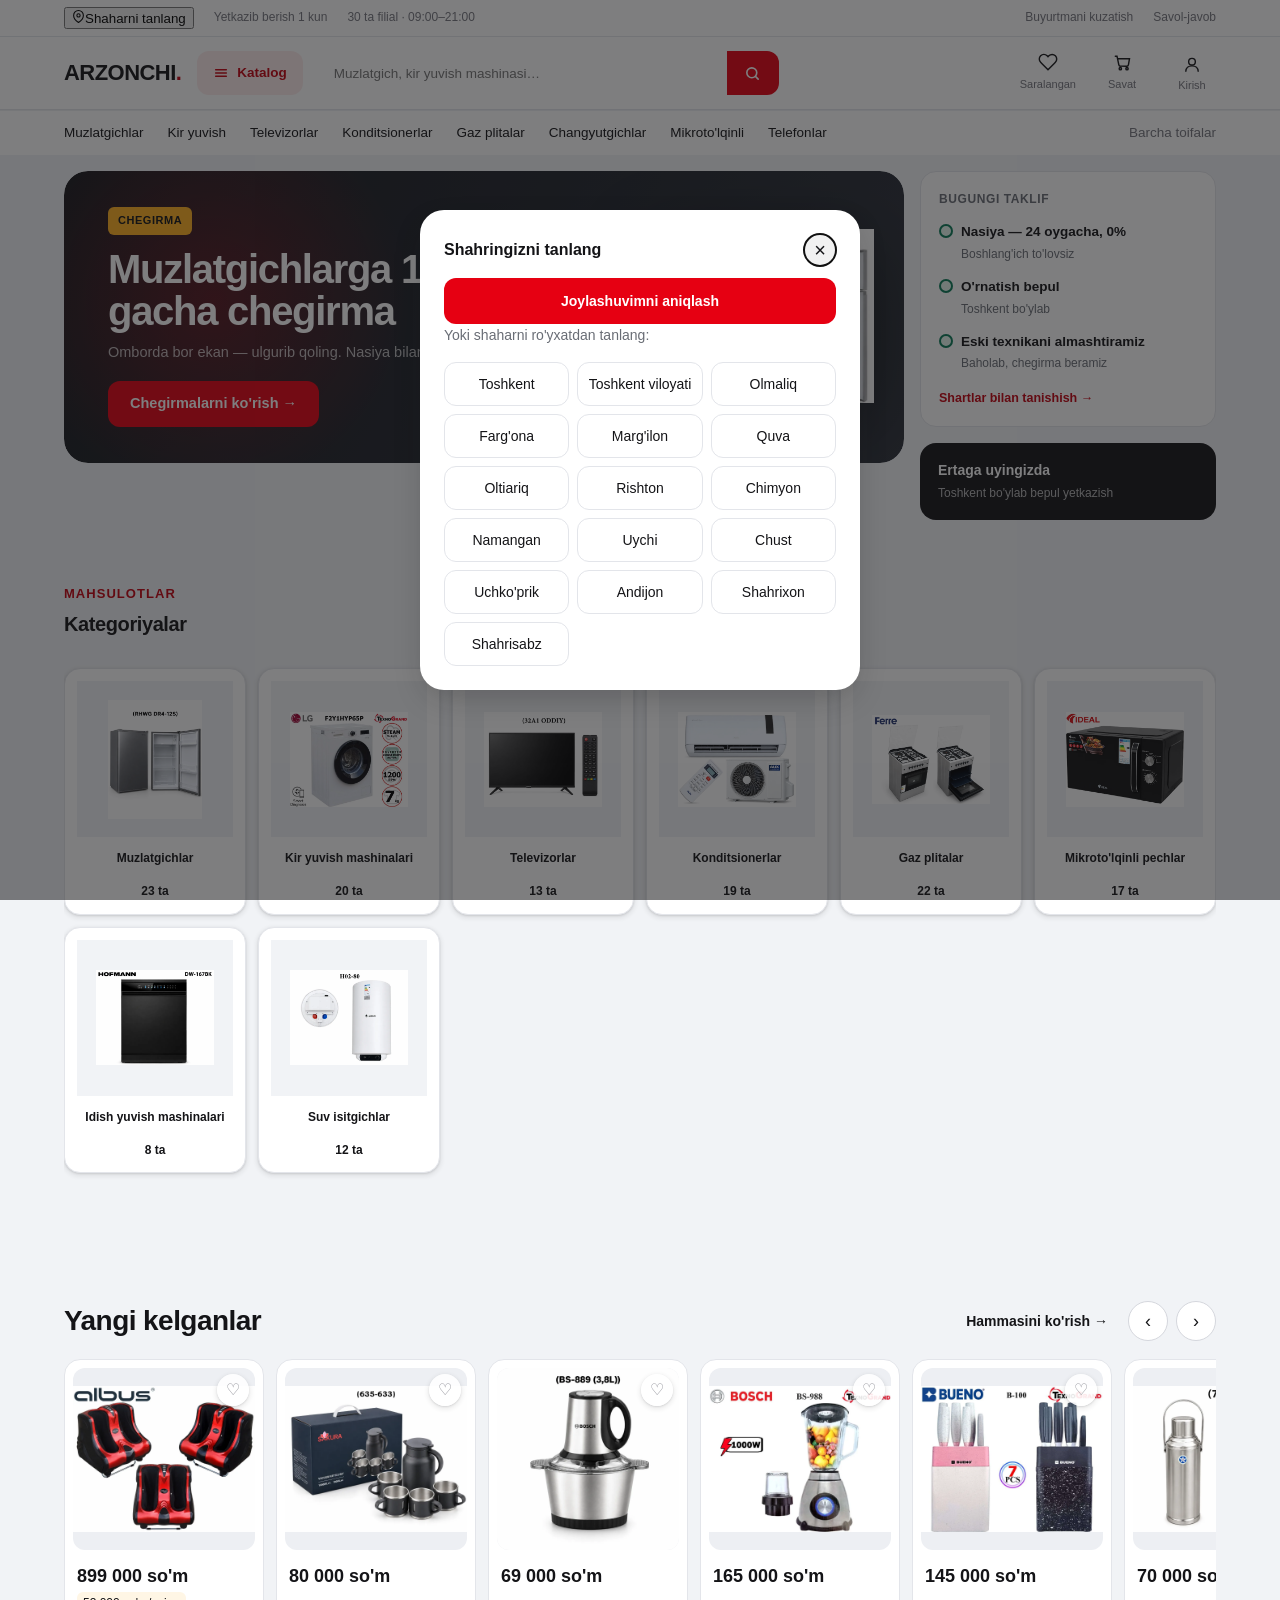
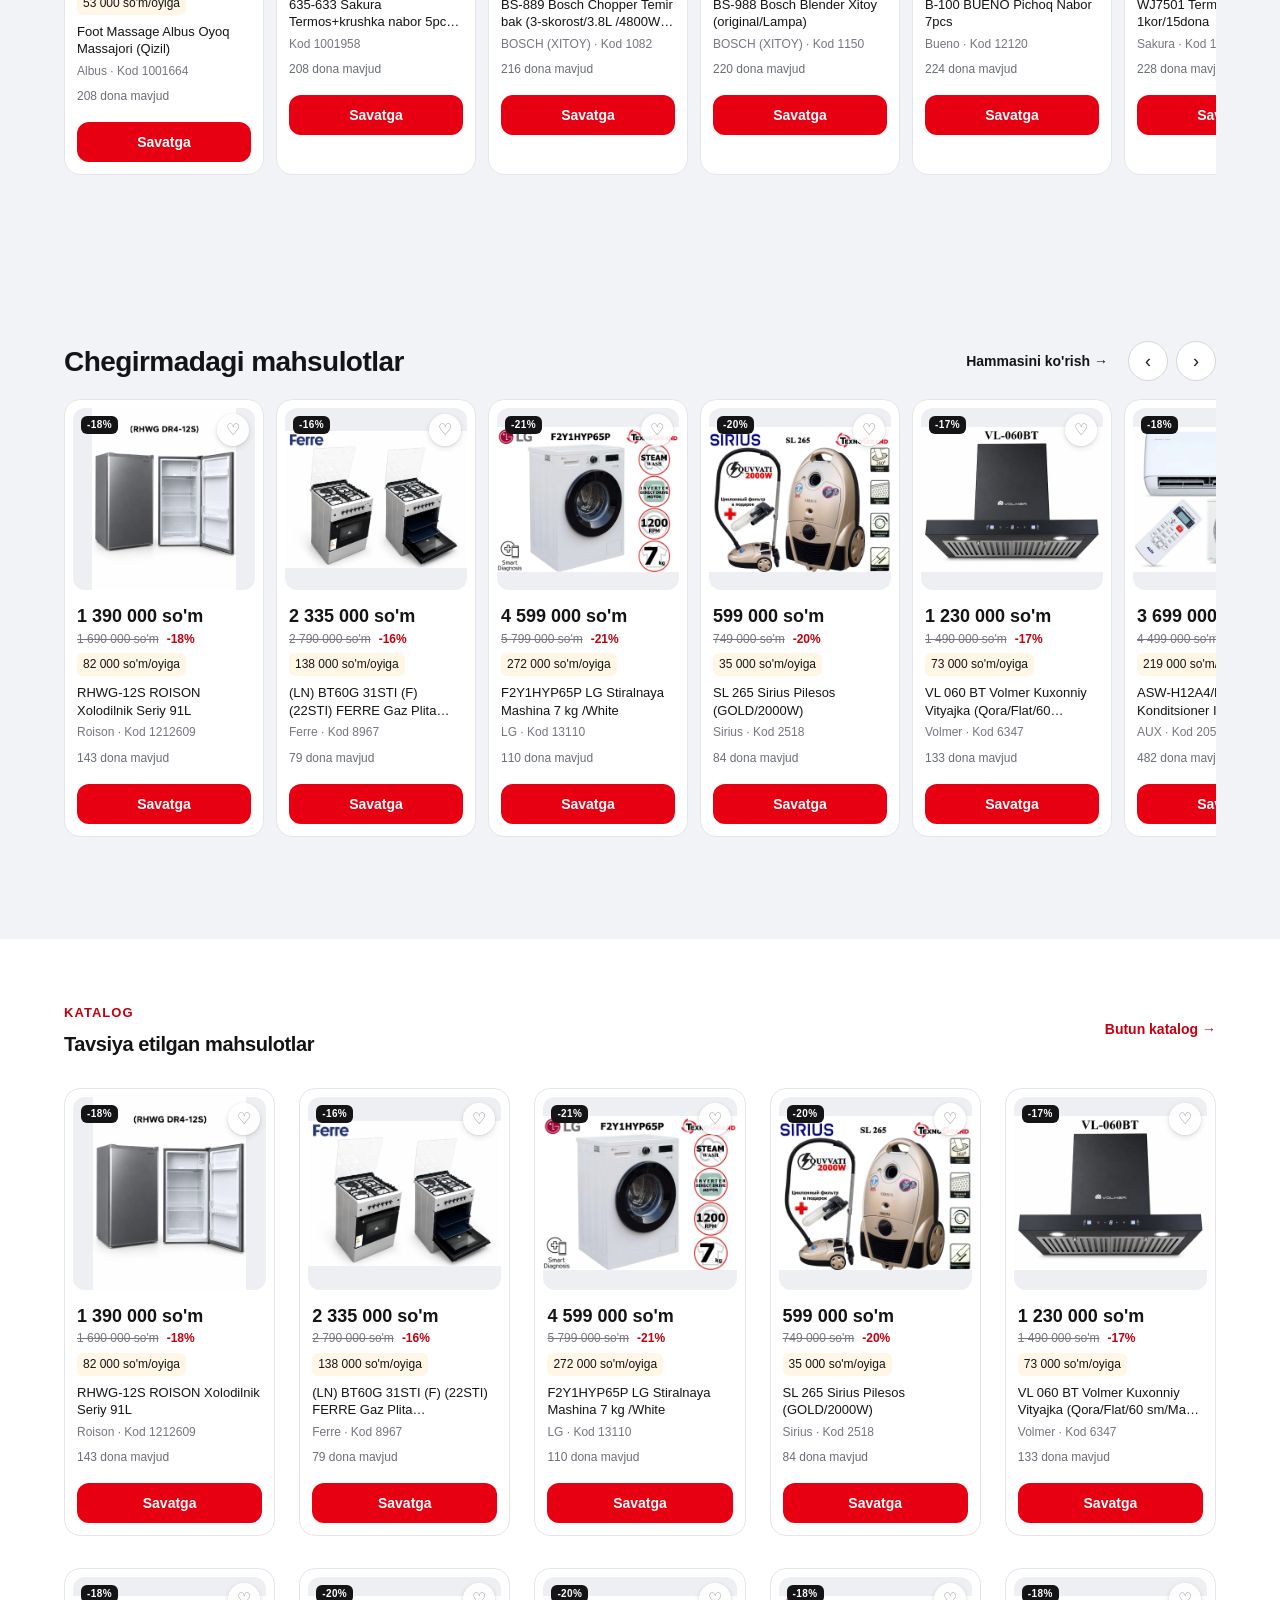
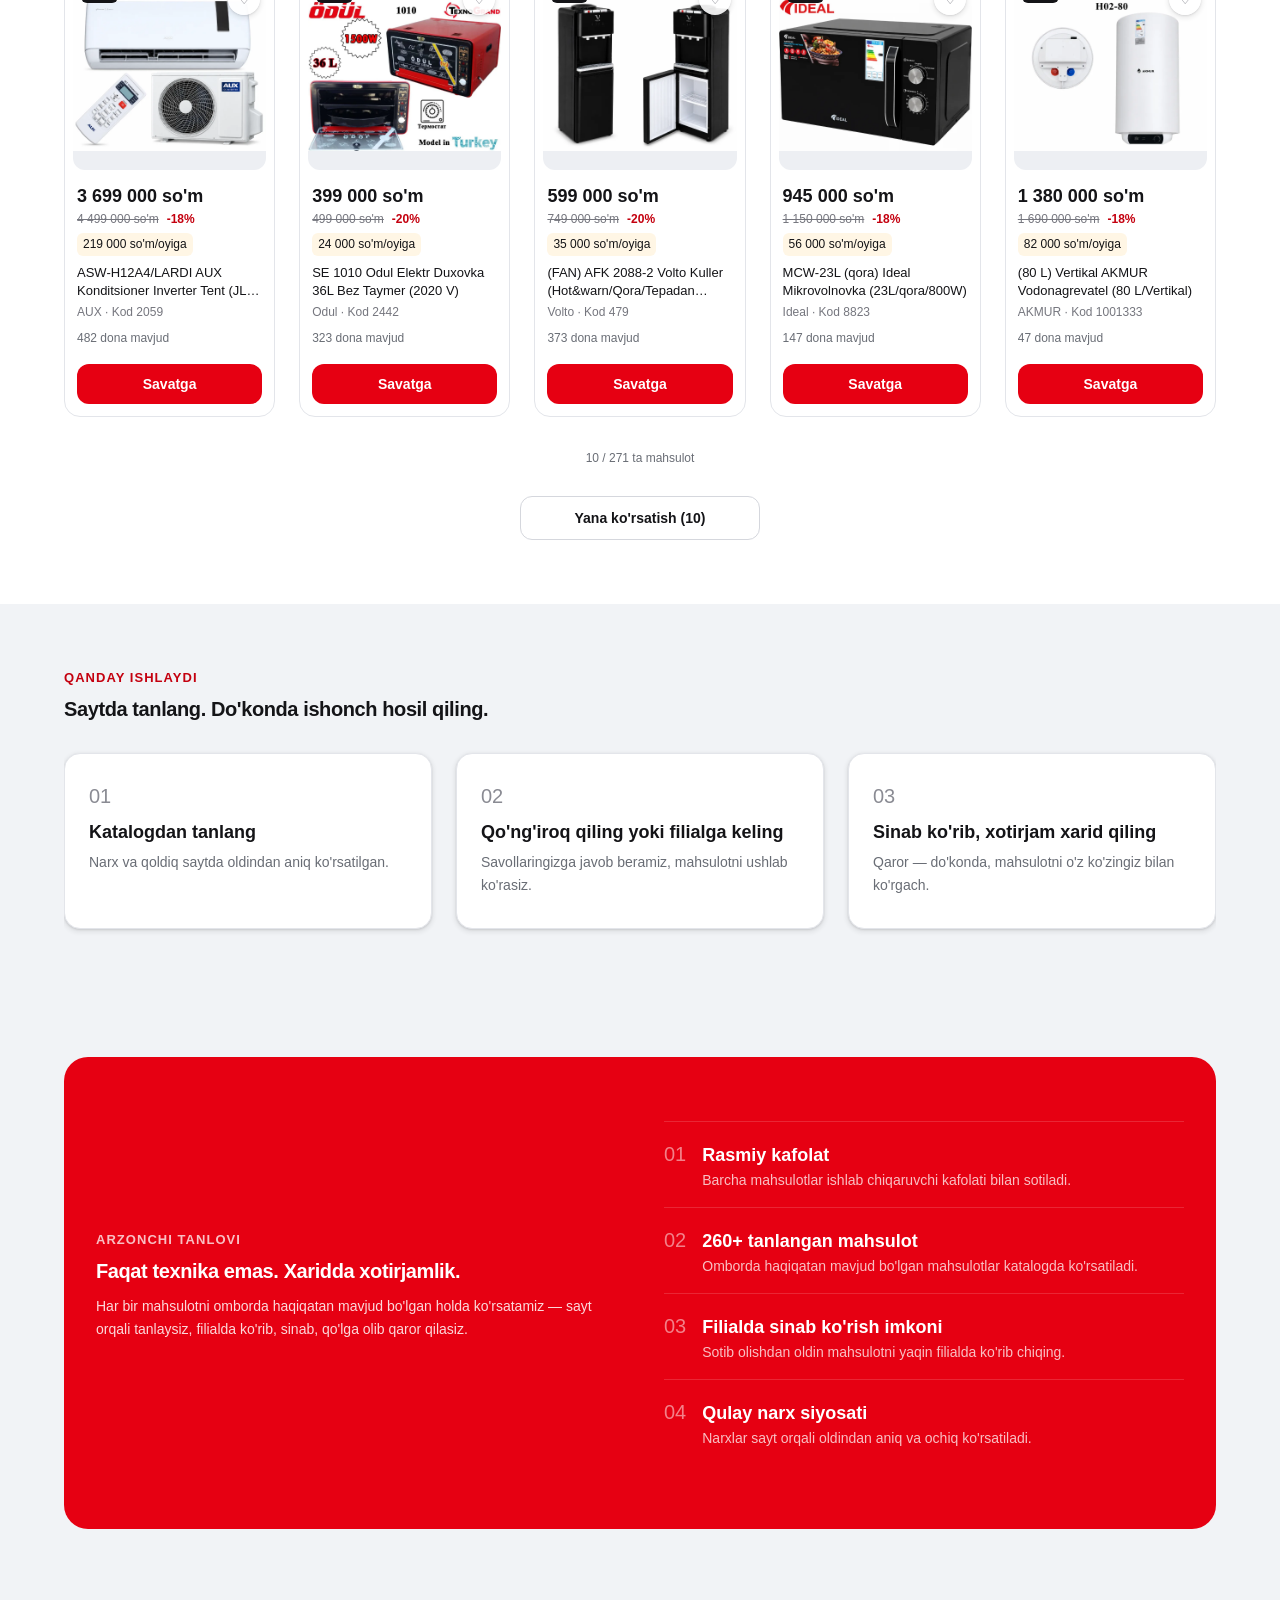
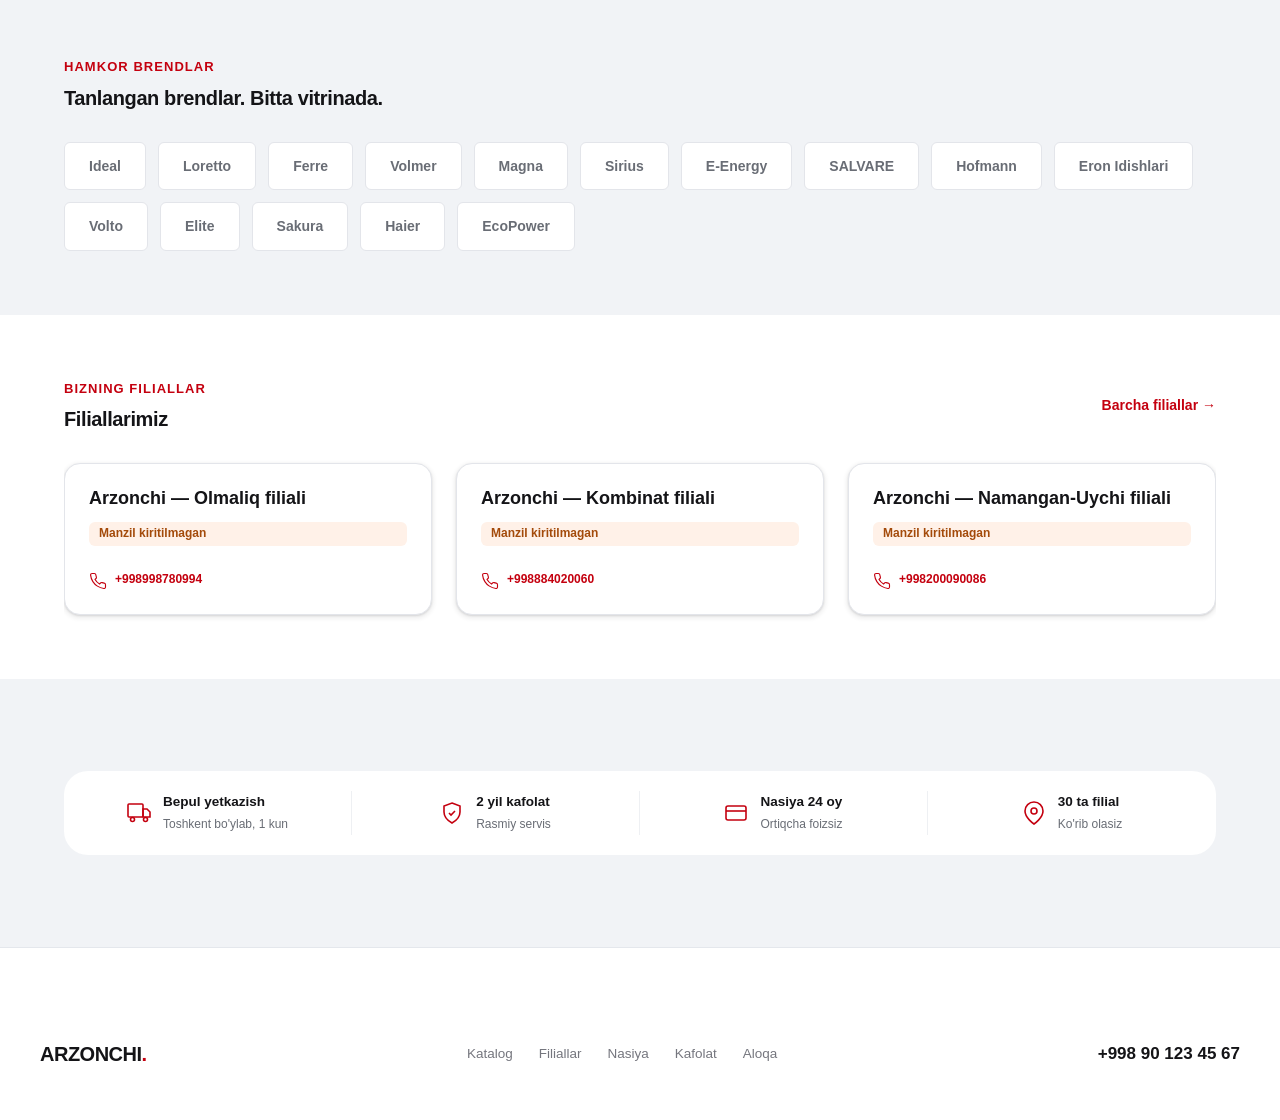
==== index.html @ 521cc1b5 "Arzonchi sayti — Vercel uchun (statik, mijoz ma'lumotisiz)" ====
<!DOCTYPE html>
<html lang="uz">
<head>
  <meta charset="UTF-8">
  <meta name="viewport" content="width=device-width, initial-scale=1.0">
  <title>Arzonchi — Uyingiz uchun kerakli texnika</title>
  <meta name="description" content="Arzonchi — televizor, muzlatgich, kir yuvish mashinasi, telefon va boshqa maishiy texnika. Qulay narxda, ishonchli sifatda. Yaqiningizdagi filialga marhamat.">
  <link rel="stylesheet" href="css/style.css">
  <link rel="stylesheet" href="css/ilova.css">
</head>
<body data-sahifa="bosh">

  <!-- ══ XIZMAT QATORI (Dizayner TZ 03) ══ -->
  <div class="xizmat-qatori">
    <div class="konteyner xizmat-ichki">
      <div class="xizmat-chap">
        <button type="button" class="xizmat-shahar" data-shahar-tugma aria-label="Shaharni tanlash"><svg width="13" height="13" viewBox="0 0 24 24" fill="none" stroke="currentColor" stroke-width="2"><path d="M21 10c0 7-9 13-9 13s-9-6-9-13a9 9 0 0 1 18 0z"/><circle cx="12" cy="10" r="3"/></svg><span data-manzil-matn>Toshkent</span></button>
        <span>Yetkazib berish 1 kun</span>
        <span>30 ta filial · 09:00–21:00</span>
      </div>
      <div class="xizmat-ong">
        <a href="savat.html">Buyurtmani kuzatish</a>
        <a href="aloqa.html">Savol-javob</a>
      </div>
    </div>
  </div>

  <!-- ══ HEADER (Katalog tugmasi + qidiruv header ichida) ══ -->
  <header class="sayt-header">
    <div class="konteyner header-ichki">
      <a href="index.html" class="logo" aria-label="Arzonchi bosh sahifasi">ARZONCHI<span class="logo-nuqta">.</span></a>
      <a href="katalog.html" class="katalog-tugma"><svg width="16" height="16" viewBox="0 0 24 24" fill="none" stroke="currentColor" stroke-width="2.2" stroke-linecap="round"><path d="M4 7h16M4 12h16M4 17h16"/></svg>Katalog</a>
      <form class="header-qidiruv" action="katalog.html" method="get" role="search">
        <input type="search" name="q" placeholder="Muzlatgich, kir yuvish mashinasi…" aria-label="Qidiruv">
        <button type="submit" aria-label="Qidirish"><svg width="17" height="17" viewBox="0 0 24 24" fill="none" stroke="currentColor" stroke-width="2.3" stroke-linecap="round"><circle cx="11" cy="11" r="7"/><path d="M20 20l-3.5-3.5"/></svg></button>
      </form>
      <div class="header-bosh"></div>
      <div class="header-ong">
        <a href="saralangan.html" class="dokon-ikonka" aria-label="Saralanganlar">
          <svg viewBox="0 0 24 24" fill="none" stroke="currentColor" stroke-width="1.7"><path d="M20.84 4.61a5.5 5.5 0 0 0-7.78 0L12 5.67l-1.06-1.06a5.5 5.5 0 0 0-7.78 7.78l1.06 1.06L12 21.23l7.78-7.78 1.06-1.06a5.5 5.5 0 0 0 0-7.78z"/></svg><span>Saralangan</span><span class="dokon-badge" data-saralangan-soni hidden>0</span>
        </a>
        <a href="savat.html" class="dokon-ikonka" aria-label="Savat">
          <svg viewBox="0 0 24 24" fill="none" stroke="currentColor" stroke-width="1.7" stroke-linecap="round"><path d="M4 5h2l2.2 10.4a2 2 0 0 0 2 1.6h7.5a2 2 0 0 0 2-1.6L21 8H7"/><circle cx="10" cy="20" r="1.4"/><circle cx="18" cy="20" r="1.4"/></svg><span>Savat</span><span class="dokon-badge" data-savat-soni hidden>0</span>
        </a>
        <button type="button" class="dokon-ikonka" data-hisob-tugma aria-label="Hisobim">
          <svg viewBox="0 0 24 24" fill="none" stroke="currentColor" stroke-width="1.7"><circle cx="12" cy="8" r="4"/><path d="M4.5 20c0-4.4 3.4-7 7.5-7s7.5 2.6 7.5 7"/></svg><span data-hisob-nom>Kirish</span>
        </button>
        <button type="button" class="hamburger-tugma" aria-label="Menyuni ochish" aria-expanded="false">
          <svg class="ikon-och" width="24" height="24" viewBox="0 0 24 24" fill="none" stroke="currentColor" stroke-width="2" stroke-linecap="round"><line x1="3" y1="6" x2="21" y2="6"/><line x1="3" y1="12" x2="21" y2="12"/><line x1="3" y1="18" x2="21" y2="18"/></svg>
          <svg class="ikon-yop" width="24" height="24" viewBox="0 0 24 24" fill="none" stroke="currentColor" stroke-width="2" stroke-linecap="round"><line x1="18" y1="6" x2="6" y2="18"/><line x1="6" y1="6" x2="18" y2="18"/></svg>
        </button>
      </div>
    </div>
  </header>

  <!-- ══ KATEGORIYA QATORI ══ -->
  <nav class="kategoriya-qatori" aria-label="Kategoriyalar">
    <div class="konteyner kategoriya-ichki">
      <a href="katalog.html?kategoriya=muzlatgich">Muzlatgichlar</a>
      <a href="katalog.html?kategoriya=kir-yuvish-mashinasi">Kir yuvish</a>
      <a href="katalog.html?kategoriya=televizor">Televizorlar</a>
      <a href="katalog.html?kategoriya=konditsioner">Konditsionerlar</a>
      <a href="katalog.html?kategoriya=gaz-plita">Gaz plitalar</a>
      <a href="katalog.html?kategoriya=changyutgich">Changyutgichlar</a>
      <a href="katalog.html?kategoriya=mikrotolqinli-pech">Mikroto'lqinli</a>
      <a href="katalog.html?kategoriya=telefon">Telefonlar</a>
      <a href="katalog.html" class="kategoriya-barcha">Barcha toifalar</a>
    </div>
  </nav>

  <!-- HERO: qora aylanadigan banner (chap) + "Bugungi taklif" ustuni (o'ng).
       Bannerlar js/bosh-sahifa.js orqali #hero-banner ichiga chiziladi
       (REKLAMA_BANNERLARI). JS o'chiq bo'lsa chap tomon bo'sh, o'ng ustun
       baribir ko'rinadi. -->
  <section class="hero">
    <div class="konteyner hero-tor">
      <div class="hero-banner" id="hero-banner" aria-label="Aksiya bannerlari"></div>
      <aside class="hero-yon">
        <div class="hero-taklif">
          <span class="hero-taklif-sarlavha">Bugungi taklif</span>
          <ul class="hero-imtiyoz">
            <li><b>Nasiya — 24 oygacha, 0%</b><span>Boshlang'ich to'lovsiz</span></li>
            <li><b>O'rnatish bepul</b><span>Toshkent bo'ylab</span></li>
            <li><b>Eski texnikani almashtiramiz</b><span>Baholab, chegirma beramiz</span></li>
          </ul>
          <a href="katalog.html" class="hero-taklif-havola">Shartlar bilan tanishish &rarr;</a>
        </div>
        <div class="hero-yetkazish">
          <b>Ertaga uyingizda</b>
          <span>Toshkent bo'ylab bepul yetkazish</span>
        </div>
      </aside>
    </div>
  </section>

  <section class="bolim">
    <div class="konteyner">
      <div class="bolim-sarlavha">
        <div class="bolim-sarlavha-matn">
          <span class="bolim-yorliq">Mahsulotlar</span>
          <h2>Kategoriyalar</h2>
        </div>
      </div>
      <div class="kategoriya-grid">
        <a class="kategoriya-karta" href="katalog.html?kategoriya=muzlatgich" data-kategoriya="muzlatgich">
          <svg width="32" height="32" viewBox="0 0 24 24" fill="none" stroke="currentColor" stroke-width="1.5"><rect x="5" y="2" width="14" height="20" rx="2"/><line x1="5" y1="10" x2="19" y2="10"/><line x1="9" y1="5" x2="9" y2="7"/><line x1="9" y1="13" x2="9" y2="15"/></svg>
          <span>Muzlatgichlar</span>
        </a>
        <a class="kategoriya-karta" href="katalog.html?kategoriya=kir-yuvish-mashinasi" data-kategoriya="kir-yuvish-mashinasi">
          <svg width="32" height="32" viewBox="0 0 24 24" fill="none" stroke="currentColor" stroke-width="1.5"><rect x="3" y="3" width="18" height="18" rx="2"/><circle cx="12" cy="13" r="5"/><line x1="7" y1="6" x2="7.01" y2="6"/><line x1="10" y1="6" x2="10.01" y2="6"/></svg>
          <span>Kir yuvish mashinalari</span>
        </a>
        <a class="kategoriya-karta" href="katalog.html?kategoriya=televizor" data-kategoriya="televizor">
          <svg width="32" height="32" viewBox="0 0 24 24" fill="none" stroke="currentColor" stroke-width="1.5"><rect x="2" y="3" width="20" height="14" rx="2"/><line x1="8" y1="21" x2="16" y2="21"/><line x1="12" y1="17" x2="12" y2="21"/></svg>
          <span>Televizorlar</span>
        </a>
        <a class="kategoriya-karta" href="katalog.html?kategoriya=konditsioner" data-kategoriya="konditsioner">
          <svg width="32" height="32" viewBox="0 0 24 24" fill="none" stroke="currentColor" stroke-width="1.5"><rect x="2" y="6" width="20" height="8" rx="2"/><path d="M6 14v3M10 14v4M14 14v3M18 14v4"/></svg>
          <span>Konditsionerlar</span>
        </a>
        <a class="kategoriya-karta" href="katalog.html?kategoriya=gaz-plita" data-kategoriya="gaz-plita">
          <svg width="32" height="32" viewBox="0 0 24 24" fill="none" stroke="currentColor" stroke-width="1.5"><rect x="3" y="4" width="18" height="16" rx="2"/><circle cx="8.5" cy="10" r="2.2"/><circle cx="15.5" cy="10" r="2.2"/><line x1="7" y1="16.5" x2="17" y2="16.5"/></svg>
          <span>Gaz plitalar</span>
        </a>
        <a class="kategoriya-karta" href="katalog.html?kategoriya=mikrotolqinli-pech" data-kategoriya="mikrotolqinli-pech">
          <svg width="32" height="32" viewBox="0 0 24 24" fill="none" stroke="currentColor" stroke-width="1.5"><rect x="2" y="5" width="20" height="14" rx="2"/><rect x="4" y="7" width="11" height="10" rx="1"/><circle cx="18.5" cy="10" r="1"/><line x1="17" y1="14" x2="20" y2="14"/></svg>
          <span>Mikroto'lqinli pechlar</span>
        </a>
        <a class="kategoriya-karta" href="katalog.html?kategoriya=idish-yuvish-mashinasi" data-kategoriya="idish-yuvish-mashinasi">
          <svg width="32" height="32" viewBox="0 0 24 24" fill="none" stroke="currentColor" stroke-width="1.5"><rect x="3" y="3" width="18" height="18" rx="2"/><circle cx="12" cy="12" r="4.5"/><circle cx="12" cy="12" r="1.5"/></svg>
          <span>Idish yuvish mashinalari</span>
        </a>
        <a class="kategoriya-karta" href="katalog.html?kategoriya=suv-isitgich" data-kategoriya="suv-isitgich">
          <svg width="32" height="32" viewBox="0 0 24 24" fill="none" stroke="currentColor" stroke-width="1.5"><path d="M12 3c3 4 6 7.2 6 10.5A6 6 0 0 1 6 13.5C6 10.2 9 7 12 3z"/></svg>
          <span>Suv isitgichlar</span>
        </a>
      </div>
    </div>
  </section>

  <section class="bolim bolim-kulrang">
    <div class="konteyner">
      <div class="bolim-sarlavha">
        <div class="bolim-sarlavha-matn">
          <span class="bolim-yorliq">Katalog</span>
          <h2>Tavsiya etilgan mahsulotlar</h2>
        </div>
        <a href="katalog.html" class="havola-korish">Butun katalog →</a>
      </div>
      <div class="mahsulot-grid" id="tavsiya-mahsulotlar">
        <!-- js/bosh-sahifa.js orqali JS bilan to'ldiriladi -->
      </div>
    </div>
  </section>

  <section class="bolim">
    <div class="konteyner">
      <div class="bolim-sarlavha">
        <div class="bolim-sarlavha-matn">
          <span class="bolim-yorliq">Qanday ishlaydi</span>
          <!-- KONTENT EGASI TASDIQLAYDI: sarlavha namunasi -->
          <h2>Saytda tanlang. Do'konda ishonch hosil qiling.</h2>
        </div>
      </div>
      <div class="qadam-grid">
        <div class="qadam-karta">
          <span class="qadam-raqam">01</span>
          <h3>Katalogdan tanlang</h3>
          <!-- KONTENT EGASI TASDIQLAYDI: qadam matni namunasi -->
          <p>Narx va qoldiq saytda oldindan aniq ko'rsatilgan.</p>
        </div>
        <div class="qadam-karta">
          <span class="qadam-raqam">02</span>
          <h3>Qo'ng'iroq qiling yoki filialga keling</h3>
          <!-- KONTENT EGASI TASDIQLAYDI: qadam matni namunasi -->
          <p>Savollaringizga javob beramiz, mahsulotni ushlab ko'rasiz.</p>
        </div>
        <div class="qadam-karta">
          <span class="qadam-raqam">03</span>
          <h3>Sinab ko'rib, xotirjam xarid qiling</h3>
          <!-- KONTENT EGASI TASDIQLAYDI: qadam matni namunasi -->
          <p>Qaror — do'konda, mahsulotni o'z ko'zingiz bilan ko'rgach.</p>
        </div>
      </div>
    </div>
  </section>

  <section class="bolim">
    <div class="konteyner">
      <div class="qizil-panel">
        <div>
          <span class="bolim-yorliq">Arzonchi tanlovi</span>
          <h2>Faqat texnika emas. Xaridda xotirjamlik.</h2>
          <p class="qizil-panel-matn">Har bir mahsulotni omborda haqiqatan mavjud bo'lgan holda ko'rsatamiz — sayt orqali tanlaysiz, filialda ko'rib, sinab, qo'lga olib qaror qilasiz.</p>
        </div>
        <ul class="qizil-panel-royxat">
          <li>
            <span class="qizil-panel-raqam">01</span>
            <div>
              <h3>Rasmiy kafolat</h3>
              <p>Barcha mahsulotlar ishlab chiqaruvchi kafolati bilan sotiladi.</p>
            </div>
          </li>
          <li>
            <span class="qizil-panel-raqam">02</span>
            <div>
              <h3>260+ tanlangan mahsulot</h3>
              <p>Omborda haqiqatan mavjud bo'lgan mahsulotlar katalogda ko'rsatiladi.</p>
            </div>
          </li>
          <li>
            <span class="qizil-panel-raqam">03</span>
            <div>
              <h3>Filialda sinab ko'rish imkoni</h3>
              <p>Sotib olishdan oldin mahsulotni yaqin filialda ko'rib chiqing.</p>
            </div>
          </li>
          <li>
            <span class="qizil-panel-raqam">04</span>
            <div>
              <h3>Qulay narx siyosati</h3>
              <p>Narxlar sayt orqali oldindan aniq va ochiq ko'rsatiladi.</p>
            </div>
          </li>
        </ul>
      </div>
    </div>
  </section>

  <section class="bolim">
    <div class="konteyner">
      <div class="bolim-sarlavha">
        <div class="bolim-sarlavha-matn">
          <span class="bolim-yorliq">Hamkor brendlar</span>
          <!-- KONTENT EGASI TASDIQLAYDI: sarlavha namunasi -->
          <h2>Tanlangan brendlar. Bitta vitrinada.</h2>
        </div>
      </div>
      <div class="brend-grid" id="hamkor-brendlar">
        <!-- js/bosh-sahifa.js MAHSULOTLAR'dagi noyob brendlardan to'ldiradi;
             JS o'chiq bo'lsa bo'sh qoladi, sahifa buzilmaydi -->
      </div>
    </div>
  </section>

  <section class="bolim bolim-kulrang">
    <div class="konteyner">
      <div class="bolim-sarlavha">
        <div class="bolim-sarlavha-matn">
          <span class="bolim-yorliq">Bizning filiallar</span>
          <h2>Filiallarimiz</h2>
        </div>
        <a href="filiallar.html" class="havola-korish">Barcha filiallar →</a>
      </div>
      <div class="filial-grid" id="bosh-sahifa-filiallar">
        <!-- js/bosh-sahifa.js orqali js/malumotlar-filial.js asosida to'ldiriladi -->
      </div>
    </div>
  </section>

  <!-- ══ ISHONCH QATORI (Dizayner TZ 04 §4) ══ -->
  <section class="bolim">
    <div class="konteyner">
      <div class="ishonch-qatori">
        <div class="ishonch-katak">
          <svg viewBox="0 0 24 24" fill="none" stroke="currentColor" stroke-width="1.6"><rect x="1" y="3" width="15" height="13" rx="1"/><path d="M16 8h4l3 3v5h-7z"/><circle cx="5.5" cy="18.5" r="2"/><circle cx="18.5" cy="18.5" r="2"/></svg>
          <div><b>Bepul yetkazish</b><span>Toshkent bo'ylab, 1 kun</span></div>
        </div>
        <div class="ishonch-katak">
          <svg viewBox="0 0 24 24" fill="none" stroke="currentColor" stroke-width="1.6"><path d="M12 2l8 3v6c0 5-3.5 8.5-8 11-4.5-2.5-8-6-8-11V5z"/><path d="M9 12l2 2 4-4"/></svg>
          <div><b>2 yil kafolat</b><span>Rasmiy servis</span></div>
        </div>
        <div class="ishonch-katak">
          <svg viewBox="0 0 24 24" fill="none" stroke="currentColor" stroke-width="1.6"><rect x="2" y="5" width="20" height="14" rx="2"/><line x1="2" y1="10" x2="22" y2="10"/></svg>
          <div><b>Nasiya 24 oy</b><span>Ortiqcha foizsiz</span></div>
        </div>
        <div class="ishonch-katak">
          <svg viewBox="0 0 24 24" fill="none" stroke="currentColor" stroke-width="1.6"><path d="M21 10c0 7-9 13-9 13s-9-6-9-13a9 9 0 0 1 18 0z"/><circle cx="12" cy="10" r="3"/></svg>
          <div><b>30 ta filial</b><span>Ko'rib olasiz</span></div>
        </div>
      </div>
    </div>
  </section>

  <footer class="sayt-footer sayt-footer--yangi">
    <div class="konteyner footer-yangi-ichki">
      <div class="footer-yangi-logo">ARZONCHI<span class="logo-nuqta">.</span></div>
      <nav class="footer-yangi-havola" aria-label="Footer havolalar">
        <a href="katalog.html">Katalog</a>
        <a href="filiallar.html">Filiallar</a>
        <a href="katalog.html">Nasiya</a>
        <a href="biz-haqimizda.html">Kafolat</a>
        <a href="aloqa.html">Aloqa</a>
      </nav>
      <a href="tel:+998901234567" class="footer-yangi-tel">+998 90 123 45 67</a>
    </div>
  </footer>

  <script src="js/malumotlar-mahsulot.js"></script>
  <script src="js/malumotlar-kategoriya.js"></script>
  <script src="js/malumotlar-filial.js"></script>
  <script src="js/malumotlar-qoshimcha.js"></script>
  <script src="js/umumiy.js"></script>
  <script src="js/do-kon.js"></script>
  <script src="js/qidiruv.js"></script>
  <script src="js/ilova.js"></script>
  <script src="js/bosh-sahifa.js"></script>
  <script src="js/harakat.js"></script>
  <nav class="mobil-panel" aria-label="Tezkor navigatsiya">
    <a href="index.html" data-mobil="bosh">
      <svg viewBox="0 0 24 24" fill="none" stroke="currentColor" stroke-width="2"><path d="M3 9l9-7 9 7v11a2 2 0 0 1-2 2H5a2 2 0 0 1-2-2z"/><polyline points="9 22 9 12 15 12 15 22"/></svg>
      <span>Bosh sahifa</span>
    </a>
    <a href="katalog.html" data-mobil="katalog">
      <svg viewBox="0 0 24 24" fill="none" stroke="currentColor" stroke-width="2"><line x1="3" y1="6" x2="21" y2="6"/><line x1="3" y1="12" x2="21" y2="12"/><line x1="3" y1="18" x2="21" y2="18"/></svg>
      <span>Katalog</span>
    </a>
    <a href="saralangan.html" data-mobil="saralangan">
      <svg viewBox="0 0 24 24" fill="none" stroke="currentColor" stroke-width="2"><path d="M20.84 4.61a5.5 5.5 0 0 0-7.78 0L12 5.67l-1.06-1.06a5.5 5.5 0 0 0-7.78 7.78l1.06 1.06L12 21.23l7.78-7.78 1.06-1.06a5.5 5.5 0 0 0 0-7.78z"/></svg>
      <span>Saralangan</span>
      <span class="dokon-badge" data-saralangan-soni hidden>0</span>
    </a>
    <a href="savat.html" data-mobil="savat">
      <svg viewBox="0 0 24 24" fill="none" stroke="currentColor" stroke-width="2"><circle cx="9" cy="21" r="1"/><circle cx="20" cy="21" r="1"/><path d="M1 1h4l2.68 13.39a2 2 0 0 0 2 1.61h9.72a2 2 0 0 0 2-1.61L23 6H6"/></svg>
      <span>Savat</span>
      <span class="dokon-badge" data-savat-soni hidden>0</span>
    </a>
    <a href="#" data-hisob-tugma data-mobil="hisob">
      <svg viewBox="0 0 24 24" fill="none" stroke="currentColor" stroke-width="2"><path d="M20 21v-2a4 4 0 0 0-4-4H8a4 4 0 0 0-4 4v2"/><circle cx="12" cy="7" r="4"/></svg>
      <span data-hisob-nom>Kirish</span>
    </a>
  </nav>
</body>
</html>
---- css/style.css ----
/* =======================================================================
   ARZONCHI — UMUMIY STIL FAYLI (css/style.css)
   Brend: Light Premium / Bold Red Accent — qizil (#E60012) + oq + qora.
   Barcha sahifalar shu bitta faylni ishlatadi.
   ======================================================================= */

/* -----------------------------------------------------------------
   0. RESET / ASOS
------------------------------------------------------------------ */
*,
*::before,
*::after {
  box-sizing: border-box;
}

html {
  scroll-behavior: smooth;
}

body {
  margin: 0;
  overflow-x: hidden;
}

img {
  max-width: 100%;
  display: block;
}

a {
  text-decoration: none;
  color: inherit;
}

ul {
  margin: 0;
  padding: 0;
  list-style: none;
}

button {
  font-family: inherit;
  cursor: pointer;
}

input,
select {
  font-family: inherit;
}

/* -----------------------------------------------------------------
   1. DIZAYN TOKENLARI (o'lchangan qiymatlar — DIZAYN.md, band 2)
------------------------------------------------------------------ */
:root {
  /* ═══════════════ 1-QATLAM: PRIMITIVLAR (xom ranglar) ═══════════════ */
  /* Bu qatlamni komponentlarda TO'G'RIDAN-TO'G'RI ISHLATMANG.           */
  /* Raqam = yorug'lik darajasi: kichik = to'q, katta = och.             */

  /* Qizil shkala — brend.
     ⚠️ IKKITA ROL (DIZAYN.md 14.1, ega tasdig'i 2026-09-09):
       to'ldirilgan YUZA  -> --qizil-50 (#E60012), ustida oq matn 4.80 ✓
       QIZIL MATN/IKONKA  -> --qizil-45 (#C4000F), eng yomon fonda 5.44 ✓
     #E60012 ni MATN qilib ishlatish faqat oq fonda o'tadi (4.80);
     sahifa fonida 4.32, tintda 4.20, yo'lakchada 4.17 — AA dan past.
     Hover YORUG'LASHMAYDI, QORAYADI. */
  --qizil-40:  #B8000E;   /* BOSILGAN holat — oq matn 6.90 */
  --qizil-45:  #C4000F;   /* ★ QIZIL MATN va IKONKA + hover — oq matn 6.26 */
  --qizil-50:  #E60012;   /* ★ BREND — faqat TO'LDIRILGAN YUZA */
  --qizil-55:  #C4000F;   /* BEKOR QILINDI (eski #F5121F, oq matn 4.21 — AA dan past).
                             Eski kod buzilmasin uchun --qizil-45 ga bog'landi. */
  --qizil-90:  #FFD6DA;   /* och tint — chegara/belgi */
  --qizil-97:  #FFF1F2;   /* eng och tint — tanlangan filtr foni */
  --qizil-96:  #FDECEC;   /* TZ tint (XIT/tanlov foni) — yangi, ulanmagan */

  /* Neytral shkala — ozgina sovuq (texnika do'koni hissi, Uzum saboqi) */
  --kul-10:   #0E0F12;
  --kul-15:   #141417;   /* ★ asosiy matn, quyuq bo'lim, footer */
  --kul-25:   #26282E;
  --kul-35:   #45474F;
  --kul-55:   #696D75;   /* ★ ikkinchi darajali matn — eski #6C6D75 kulrang
                            yo'lakchada 4.47 berardi (me'yorga 0.03 yetmasdi);
                            yangisi 4.51 ✓ (DIZAYN.md 14.1) */
  --kul-58:   #75767E;   /* uchinchi darajali matn — OQ yuzada AA (4.52:1) */
  --kul-65:   #8A8B93;   /* "mavjud emas" grafit */
  --kul-75:   #B9BAC2;   /* uchinchi darajali (mahsulot kodi) */
  --kul-85:   #D5D7DD;
  --kul-90:   #E3E5EA;   /* chegara */
  --kul-94:   #EDEFF3;   /* kulrang yo'lakcha — tema tugmasi, neytral yorliq
                            (eski #EDEEF2 — TZ 01 §1.1 o'lchoviga keltirildi) */
  --kul-96:   #F1F3F6;   /* ★ sahifa foni (TZ 01 §1.1 o'lchovi) */
  --kul-97:   #F4F6F8;   /* yuza-ichki (ikkilamchi blok, stepper) — TZ */
  --kul-98:   #FAFBFC;   /* yuza-yumshoq (zebra, bo'sh holat) — TZ (eski #F8F9FB) */
  --kul-100:  #FFFFFF;   /* ★ kartochka/sirt */

  /* Yordamchi — FAQAT yorliqlar uchun (qizil byudjetini yemasin) */
  --sariq-50:  #FFB020;  /* yulduzcha, "KAM QOLDI" — ustidagi matn DOIM qora */
  --sariq-95:  #FFF6E5;
  --yashil-45: #0B7A58;  /* ★ TEJAM/"Bepul"/"Punktda" MATNI — oq 4.72 ✓ */
  --yashil-50: #12A150;  /* faqat TO'LDIRILGAN YUZA/ikonka — matn uchun 3.37 ✗ */
  --yashil-95: #E4F5EE;

  /* Holat ranglari (TZ 01 §1.4) — matn/fon juftligi, hammasi AA dan o'tgan */
  --ogoh-matn:    #A34A0A;  --ogoh-fon:    #FFF1E8;   /* 5.37 */
  --ogoh-sarlavha:#7A3A08;                            /* 7.80 */
  --nasiya-matn:  #6B5320;  --nasiya-fon:  #FFF7E8;   /* 6.84 */
  --tayyor-matn:  #8A5A00;  --tayyor-fon:  #FFF4DC;   /* 5.43 */
  --yolda-matn:   #1560BF;  --yolda-fon:   #EAF3FF;   /* 5.43 */
  --neytral-matn: #55585F;  --neytral-fon: #EDEFF3;   /* 6.19 */

  /* Ataylab past kontrast — o'chirilgan boshqaruvlar (WCAG 1.4.3 ozod qiladi).
     ⛔ BULARNI "TUZATMANG": aks holda element ishlaydigandek ko'rinadi. */
  --ochiq-matn:   #B0B5BD;   /* mavjud emas varianti, ishlamaydigan maydon */
  --ochiq-belgi:  #C3C7CE;   /* o'chgan −/+ tugmasi */

  /* ═══════════════ 2-QATLAM: SEMANTIK (rangning VAZIFASI) ═══════════════ */
  /* Komponentlar FAQAT shu qatlamni ishlatadi.                            */

  /* — Yuzalar: chuqurlik soya bilan emas, POG'ONA bilan (Material 3 saboqi) */
  --yuza-sahifa:      var(--kul-96);   /* <body> */
  --yuza-karta:       var(--kul-100);  /* kartochka, panel */
  --yuza-ikkilamchi:  var(--kul-97);   /* ichki blok — #F4F6F8 (TZ yuza-ichki) */
  --yuza-yumshoq:     var(--kul-98);   /* #FAFBFC — zebra, bo'sh holat (TZ) */
  --yuza-uchinchi:    var(--kul-94);   /* rasm o'rni, skeleton */
  --yuza-quyuq:       var(--kul-15);   /* footer, quyuq bo'lim */

  /* — Matn (har fon uchun "on-" jufti bor — kontrast avtomatik to'g'ri) */
  --matn-asosiy-rang:   var(--kul-15);
  --matn-ikkinchi:      var(--kul-55);
  --matn-uchinchi:      var(--kul-58);   /* eski qiymat edi: var(--kul-75), 1.93:1 — endi 4.52:1 */
  --matn-bezak-raqam:   var(--kul-65);   /* YANGI: katta/qalin dekorativ raqam uchun (3.08:1) */
  --matn-qizil-ustida:  var(--kul-100);              /* on-red */
  --matn-quyuq-ustida:  var(--kul-100);              /* on-dark, 1-daraja */
  --matn-quyuq-ustida-2: rgba(255, 255, 255, 0.70);  /* on-dark, 2-daraja */
  /* ⚠️ Qizil MATN har doim --qizil-45 (#C4000F). --qizil-50 faqat yuza. */
  --matn-qizil:       var(--qizil-45);  /* ★ har qanday qizil yozuv va SVG shtrix */
  --matn-tejam:       var(--qizil-45);  /* chegirma foizi, "arzonlashdi" — MATN */
  --matn-tejam-yashil: var(--yashil-45); /* tejam summasi, "Bepul", "Punktda" */

  /* — Chegaralar */
  --chegara-nozik:    var(--kul-90);
  --chegara-kuchli:   var(--kul-85);
  --chegara-fokus:    var(--qizil-50);

  /* — Tugma: ASOSIY (qizil) — 4 holat majburiy */
  --tugma-asosiy-rest:      var(--qizil-50);   /* oq matn 4.80 */
  --tugma-asosiy-hover:     var(--qizil-45);   /* QORAYADI — oq matn 6.26 */
  --tugma-asosiy-pressed:   var(--qizil-40);   /* yanada to'q — oq matn 6.90 */
  --tugma-asosiy-ochiq:     var(--kul-85);     /* disabled */
  --tugma-asosiy-matn:      var(--matn-qizil-ustida);

  /* — Tugma: IKKILAMCHI (shaffof qora — har fonda moslashadi, Uzum saboqi) */
  --tugma-ikki-rest:     rgba(20, 20, 23, 0.06);
  --tugma-ikki-hover:    rgba(20, 20, 23, 0.10);
  --tugma-ikki-pressed:  rgba(20, 20, 23, 0.14);
  --tugma-ikki-matn:     var(--matn-asosiy-rang);

  /* — Umumiy holat qatlami (istalgan bosiladigan element uchun) */
  --holat-hover:    rgba(20, 20, 23, 0.05);
  --holat-pressed:  rgba(20, 20, 23, 0.10);

  /* — Yorliqlar (badge) */
  --yorliq-yangi-fon:    var(--kul-15);    --yorliq-yangi-matn:    var(--kul-100);
  --yorliq-xit-fon:      var(--qizil-97);  --yorliq-xit-matn:      var(--qizil-45);  /* 4.37->5.70 AA (TZ 01) */
  --yorliq-kam-fon:      var(--sariq-50);  --yorliq-kam-matn:      var(--kul-15);
  --yorliq-yoq-fon:      var(--kul-94);    --yorliq-yoq-matn:      var(--kul-65);

  /* "Mavjud emas" — brend qizildan ATAYLAB farqli, neytral grafit (band 9) */
  --rang-mavjud-emas:      var(--kul-65);
  --rang-mavjud-emas-fon:  var(--kul-94);

  /* ============ SOYALAR — atigi IKKITA retsept ============ */
  /* Qoida: kartochkada SOYA YO'Q. Soya faqat "suzuvchi" narsalarda:      */
  /* dropdown, modal, sticky header, rasm ustidagi yorliq.                */
  --soya-suzuvchi: 0 2px 4px 2px rgba(20, 20, 23, 0.06),
                   0 1px 2px 0 rgba(20, 20, 23, 0.12);
  --soya-modal:    0 12px 32px -8px rgba(20, 20, 23, 0.28);

  /* ============ SHRIFT ============ */
  --shrift-asosiy: Inter, -apple-system, BlinkMacSystemFont, "Segoe UI", Roboto,
    "Helvetica Neue", Arial, sans-serif;

  /* O'lcham shkalasi (desktop) — v3: marketpleys shkalasi. */
  --matn-h1: 1.75rem;             /* 28px, 700 — bo'lim sarlavhasi ("Mashhur") */
  --matn-h2: 1.25rem;             /* 20px, 700 — katalog/sahifa sarlavhasi */
  --matn-h3: 1.125rem;            /* 18px, 700 — mahsulot sahifasi nomi */
  --matn-h4: 1rem;                /* 16px, 600 — blok sarlavhasi */
  --matn-asosiy: 0.875rem;        /* 14px, 400 — asosiy o'qish o'lchami */
  --matn-kichik: 0.75rem;         /* 12px, 400 */
  --matn-narx-katta: 1.75rem;     /* 28px, 800 — mahsulot sahifasi narxi */
  --matn-narx-kichik: 1.125rem;   /* 18px, 700 — kartochka narxi */
  --matn-nom-karta: 0.8125rem;    /* 13px, 400 — kartochkada mahsulot nomi */
  --matn-yorliq: 0.625rem;        /* 10px, 700, UPPERCASE, tracking 0.04em */
  --matn-eyebrow: 0.8125rem;      /* 13px, 700, UPPERCASE, tracking 0.08em */
  --matn-wordmark: clamp(2.5rem, 6vw, 4.5rem); /* 40-72px — FAQAT bosh sahifa hero */

  /* ============ LAYOUT / ORALIQLAR (8px shkala) ============ */
  --konteyner-max: 1200px;
  --konteyner-padding: 24px;
  --oraliq-1: 4px;
  --oraliq-2: 8px;
  --oraliq-3: 12px;
  --oraliq-4: 16px;
  --oraliq-5: 24px;
  --oraliq-6: 32px;
  --oraliq-7: 48px;
  --oraliq-8: 64px;

  /* ============ RADIUS — v3: ICHMA-ICH KAMAYADI ============ */
  --radius-blok: 24px;        /* katta panel, quyuq bo'lim, hero */
  --radius-kartochka: 16px;   /* mahsulot/filial kartochkasi (TZ 01 §3: eski 20px) */
  --radius-rasm: 12px;        /* kartochka ichidagi rasm */
  --radius-tugma: 12px;       /* ★ PILL EMAS. Marketpleys tugmasi yumaloq-burchakli */
  --radius-maydon: 12px;      /* input, select, qidiruv qutisi */
  --radius-yorliq: 6px;       /* badge, kichik belgi */
  --radius-chip: 999px;       /* YAGONA pill istisnosi: filtr chiplari */

  /* ============ TEZLIK ============ */
  --tezlik: 0.2s ease;
  --tezlik-tez: 0.15s ease;

  /* ═══════════ TZ QO'SHIMCHA TOKENLARI (B1 — TZ 01 to'liq qamrovi) ═══════════ */
  /* Additiv: mavjud tokenlar O'ZGARMAYDI. Bular TZ ning kengaytirilgan     */
  /* chegara/soya/oraliq/radius shkalasini qo'shadi — B2 komponentlari       */
  /* shulardan foydalanadi. Ko'zga ko'rinadigan o'zgarish YO'Q (ulanmagan). */

  /* — Chegara: 2 → 7 daraja (TZ 01 §2) */
  --chegara-ichki:   1px solid #EEF0F3;            /* ajratgich, jadval qatori */
  --chegara-bolim:   1px solid #E4E7EC;            /* header/footer ajratgichi */
  --chegara-belgi:   1.5px solid #C6CBD3;          /* bo'sh checkbox/radio */
  --chegara-faol:    1.5px solid var(--qizil-50);  /* tanlangan maydon, stepper */
  --chegara-qora:    1.5px solid var(--kul-15);    /* tanlangan variant chipi */

  /* — Fokus halqasi (TZ 01 §1.2, §4) */
  --qizil-halqa:  rgba(230, 0, 18, 0.13);
  --fokus:        0 0 0 3px var(--qizil-halqa);                          /* kiritish maydoni */
  --fokus-tugma:  0 0 0 3px var(--kul-100), 0 0 0 5.5px var(--qizil-50); /* klaviatura fokusi */

  /* — Soya: 2 → 7 retsept (TZ 01 §4). Kartochka HOVER soyasi ATAYLAB
       ulanmagan (--soya-brend: none) — Dizayner qarori, TZ bilan ziddiyat. */
  --soya-mayda:   0 1px 2px rgba(20, 20, 23, 0.12);
  --soya-karta:   0 4px 16px rgba(20, 20, 23, 0.08);
  --soya-hover:   0 10px 26px rgba(20, 20, 23, 0.13);   /* TAYYOR, kartochkaga ULANMAGAN */
  --soya-varaq:   0 -8px 28px rgba(20, 20, 23, 0.16);
  --bosilgan:     inset 0 2px 5px rgba(0, 0, 0, 0.22);

  /* — Oraliq: 8px grid + TZ "tabiiy" darajalari (TZ 01 §6, additiv) */
  --oraliq-5px:  5px;   --oraliq-9px:  9px;    --oraliq-10px: 10px;
  --oraliq-11px: 11px;  --oraliq-14px: 14px;   --oraliq-20px: 20px;

  /* — Radius: TZ 01 §3 to'liq shkalasi (additiv; --radius-kartochka 20px
       o'zgarmadi — ega "oldin/keyin" ko'rishi kerak) */
  --radius-8:  8px;   --radius-9:  9px;    --radius-10: 10px;
  --radius-11: 11px;  --radius-14: 14px;   --radius-18: 18px;  --radius-22: 22px;

  /* — TZ nomli ko'priklar: TZ matnidagi nomlar bevosita ishlasin
       (TZ §8: "DIZAYN.md — qonun, TZ nomlari faqat o'qish uchun") */
  --qizil:        var(--qizil-50);
  --qizil-matn:   var(--qizil-45);
  --qizil-hover:  var(--qizil-40);
  --qizil-tint:   var(--qizil-96);
  --matn-1:       var(--matn-asosiy-rang);
  --matn-2:       var(--matn-ikkinchi);
  --matn-3:       #55585F;
  --matn-bosh:    var(--kul-58);
  --matn-teskari: var(--matn-qizil-ustida);
  --yuza-ichki:   var(--yuza-ikkilamchi);
  --yuza-yolak:   var(--kul-94);
  --yuza-qora:    var(--kul-15);
  --chg-ichki:    var(--chegara-ichki);
  --chg-tashqi:   1px solid #DDE1E7;
  --chg-kuchli:   1.5px solid #DDE1E7;
  --chg-bolim:    var(--chegara-bolim);
  --chg-belgi:    var(--chegara-belgi);
  --chg-faol:     var(--chegara-faol);
  --chg-qora:     var(--chegara-qora);
  --r-dumaloq:    999px;
  --r-katta:      16px;
  --r-orta:       12px;
  --r-kichik:     11px;
  --r-mayda:      9px;
  --r-yorliq:     6px;

  /* ═══════════ KO'CHISH KO'PRIGI (eski nomlar — vaqtinchalik) ═══════════ */
  /* Mavjud style.css eski nomlarni ishlatadi. Ularni birdan olib tashlasak
     sayt buziladi. Shuning uchun eski nomlar yangisiga BOG'LANADI.
     ⛔ YANGI kodda bu nomlarni ISHLATMANG. */
  --rang-brend:        var(--qizil-50);
  --rang-brend-tuq:    var(--qizil-45);
  --rang-brend-tint:   var(--qizil-97);
  --oq:                var(--kul-100);
  --qora:              var(--kul-15);
  --fon-sahifa:        var(--yuza-sahifa);
  --chegara:           var(--chegara-nozik);
  --radius-teg:        var(--radius-yorliq);
  /* Gradientlar bekor qilindi (marketpleysda gradient yo'q) — tekis rangga */
  --gradient-kartochka: var(--yuza-karta);
  --gradient-panel:     var(--yuza-karta);
  --gradient-hero:      linear-gradient(172deg, var(--qizil-97), var(--kul-100) 70%);
  /* Eski soyalar → yangi ikkitaga */
  --soya-kichik:       var(--soya-suzuvchi);
  --soya-orta:         var(--soya-suzuvchi);
  --soya-katta:        var(--soya-modal);
  --soya-brend:        none;
  --soya-brend-hover:  none;
}

body {
  font-family: var(--shrift-asosiy);
  color: var(--qora);
  background: var(--fon-sahifa);
  font-size: var(--matn-asosiy);
  line-height: 1.6;
}

h1, h2, h3, h4 {
  margin: 0;
  line-height: 1.2;
  font-weight: 800;
  letter-spacing: -0.02em;
}

h1 { font-size: var(--matn-h1); }
h2 { font-size: var(--matn-h2); }
h3 { font-size: var(--matn-h3); font-weight: 700; letter-spacing: normal; }
h4 { font-size: var(--matn-h4); font-weight: 700; letter-spacing: normal; }

p {
  margin: 0 0 var(--oraliq-4) 0;
}

/* -----------------------------------------------------------------
   2. LAYOUT YORDAMCHILARI
------------------------------------------------------------------ */
.konteyner {
  max-width: var(--konteyner-max);
  margin: 0 auto;
  padding: 0 var(--konteyner-padding);
}

.bolim {
  padding: var(--oraliq-8) 0;
}

.bolim-tepasi-kichik {
  padding-top: var(--oraliq-3);
}

.bolim-sarlavha {
  display: flex;
  align-items: center;
  justify-content: space-between;
  gap: var(--oraliq-4);
  margin-bottom: var(--oraliq-6);
  flex-wrap: wrap;
}

.matn-markaz {
  text-align: center;
}

.bolim-sarlavha-markaz {
  justify-content: center;
  text-align: center;
  flex-direction: column;
}

/* Bo'lim yorlig'i (eyebrow) — har bo'lim shu bilan boshlanadi */
.bolim-yorliq {
  display: block;
  color: var(--matn-qizil);
  font-size: var(--matn-eyebrow);
  font-weight: 700;
  text-transform: uppercase;
  letter-spacing: 0.08em;
  margin-bottom: var(--oraliq-2);
}

.bolim-sarlavha-matn {
  min-width: 0;
}

.bolim-sarlavha .havola-korish {
  color: var(--matn-qizil);
  font-weight: 600;
  white-space: nowrap;
}

.bolim-sarlavha .havola-korish:hover {
  text-decoration: underline;
}

.breadcrumb {
  font-size: var(--matn-kichik);
  color: var(--matn-ikkinchi);
  padding: var(--oraliq-4) 0;
}

/* v3 qizil-auditi (3.7): breadcrumb neytral — qizil faqat CTA,
   eyebrow, faol-holat va wordmark nuqtasi uchun band */
.breadcrumb a {
  color: var(--matn-ikkinchi);
}

.breadcrumb a:hover {
  color: var(--qora);
  text-decoration: underline;
}

/* -----------------------------------------------------------------
   3. TUGMALAR
------------------------------------------------------------------ */
.tugma {
  display: inline-flex;
  align-items: center;
  justify-content: center;
  gap: var(--oraliq-2);
  padding: 14px 28px;
  border-radius: var(--radius-tugma);
  font-size: var(--matn-asosiy);
  font-weight: 700;
  border: 1px solid transparent;
  transition: background var(--tezlik), color var(--tezlik), transform var(--tezlik),
    border-color var(--tezlik), box-shadow var(--tezlik);
  white-space: nowrap;
}

.tugma-asosiy {
  background: var(--rang-brend);
  color: var(--oq);
}

.tugma-asosiy:hover {
  background: var(--rang-brend-tuq);          /* #C4000F */
  transform: translateY(-1px);
  box-shadow: 0 6px 16px rgba(230, 0, 18, 0.30);  /* TZ K1 hover porlash */
}

.tugma-asosiy:active {
  background: var(--qizil-40);                /* #B8000E */
  transform: translateY(1px);
  box-shadow: var(--bosilgan);               /* inset — TZ K1 */
}

.tugma-asosiy:focus-visible {
  outline: none;
  box-shadow: var(--fokus-tugma);            /* oq+qizil qo'sh halqa (TZ K1) */
}

.tugma-asosiy[disabled],
.tugma-asosiy:disabled {
  background: var(--kul-94); color: #A8ADB5;
  cursor: not-allowed; transform: none; box-shadow: none;
}

.tugma-ikkilamchi {
  background: var(--oq);
  color: var(--qora);
  border-color: var(--chegara);
}

.tugma-ikkilamchi:hover {
  border-color: var(--qora);
  background: var(--fon-sahifa);
}

.tugma-qongiroq {
  padding: 16px 32px;
  font-size: 1.05rem;
}

.tugma-kichik {
  padding: 8px 18px;
  font-size: var(--matn-kichik);
}

.tugma-toliq {
  width: 100%;
}

/* -----------------------------------------------------------------
   4. HEADER
------------------------------------------------------------------ */
.sayt-header {
  position: sticky;
  top: 0;
  z-index: 100;
  background: var(--oq);
  border-bottom: 1px solid var(--chegara);
}

.header-ichki {
  display: flex;
  align-items: center;
  justify-content: space-between;
  gap: var(--oraliq-5);
  padding-top: var(--oraliq-3);
  padding-bottom: var(--oraliq-3);
}

.logo {
  font-size: 1.25rem;
  font-weight: 800;
  letter-spacing: -0.01em;
  text-transform: uppercase;
  color: var(--qora);
  flex-shrink: 0;
}

.logo-nuqta {
  color: var(--matn-qizil);
}

.header-nav {
  display: flex;
  align-items: center;
  gap: var(--oraliq-6);
}

.header-nav a {
  position: relative;
  font-weight: 600;
  color: var(--qora);
  padding: var(--oraliq-2) 0;
  transition: color var(--tezlik);
}

.header-nav a:hover {
  color: var(--matn-qizil);
}

.header-nav a.faol {
  color: var(--matn-qizil);
}

.header-nav a.faol::after {
  content: "";
  position: absolute;
  left: 0;
  right: 0;
  bottom: -4px;
  height: 2px;
  background: var(--rang-brend);
  border-radius: var(--radius-tugma);
}

.header-ong {
  display: flex;
  align-items: center;
  gap: var(--oraliq-5);
  flex-shrink: 0;
}

.header-telefon {
  display: flex;
  align-items: center;
  gap: var(--oraliq-2);
  font-weight: 600;
  color: var(--qora);
  white-space: nowrap;
}

.header-telefon:hover {
  color: var(--matn-qizil);
}

.header-telefon svg {
  color: var(--matn-ikkinchi);
}

.hamburger-tugma {
  display: none;
  background: transparent;
  border: none;
  padding: var(--oraliq-2);
  color: var(--qora);
}

.hamburger-tugma .ikon-yop {
  display: none;
}

.hamburger-tugma.ochiq .ikon-och {
  display: none;
}

.hamburger-tugma.ochiq .ikon-yop {
  display: block;
}

/* -----------------------------------------------------------------
   5. HERO
------------------------------------------------------------------ */
.hero {
  min-height: 520px;
  display: flex;
  align-items: center;
  background: var(--gradient-hero);
  color: var(--qora);
}

.hero-ichki {
  max-width: 720px;
  /* Faqat vertikal: gorizontal padding .konteyner'dan keladi (chekka bo'shlig'i
     saqlanadi — mobilda harflar chetga yopishmaydi) */
  padding-top: var(--oraliq-8);
  padding-bottom: var(--oraliq-8);
}

.hero-wordmark {
  display: block;
  font-size: var(--matn-wordmark);
  font-weight: 800;
  letter-spacing: -0.03em;
  text-transform: uppercase;
  line-height: 1;
  color: var(--qora);
  margin-bottom: var(--oraliq-5);
}

.hero-wordmark .logo-nuqta {
  color: var(--matn-qizil);
}

.hero h1 {
  color: var(--qora);
  margin-bottom: var(--oraliq-4);
}

.hero p {
  font-size: 1.125rem;
  color: var(--matn-ikkinchi);
  margin-bottom: var(--oraliq-6);
}

.hero-tugmalar {
  display: flex;
  gap: var(--oraliq-4);
  flex-wrap: wrap;
}

/* v3: hero ikki qism — chapda matn, o'ngda vizual blok (DIZAYN.md
   5-band ruxsati). Vizual faqat >=1024px'da ko'rinadi — mobilda hero
   100vh dan oshmasligi kafolati uchun butunlay yashirin. */
.hero-matn {
  min-width: 0;
}

.hero-vizual {
  display: none;
}

@media (min-width: 1024px) {
  .hero-ichki {
    max-width: var(--konteyner-max);
    display: grid;
    grid-template-columns: minmax(0, 1fr) 420px;
    gap: var(--oraliq-7);
    align-items: center;
  }

  .hero-matn {
    max-width: 720px;
  }

  .hero-vizual {
    display: grid;
    grid-template-columns: 1fr 1fr;
    gap: var(--oraliq-3);
    background: var(--gradient-kartochka);
    border: 1px solid var(--chegara);
    border-radius: var(--radius-blok);
    box-shadow: var(--soya-orta);
    padding: var(--oraliq-5);
  }

  /* JS o'chiq yoki ma'lumot buzilgan — blok bo'sh: joy egallamasin */
  .hero-vizual:empty {
    display: none;
  }

  .hero-vizual-rasm {
    border-radius: var(--radius-kartochka);
    overflow: hidden;
    background: var(--oq);
    aspect-ratio: 4 / 3;
  }

  .hero-vizual-rasm:first-child {
    grid-column: 1 / -1;
  }

  .hero-vizual-rasm img {
    width: 100%;
    height: 100%;
    object-fit: cover;
  }

  .hero-vizual-rasm .rasm-placeholder {
    aspect-ratio: auto;
    height: 100%;
    border: none;
    border-radius: 0;
  }
}

/* -----------------------------------------------------------------
   6. KATEGORIYA TEZKOR HAVOLALARI
------------------------------------------------------------------ */
.kategoriya-grid {
  display: grid;
  grid-template-columns: repeat(6, minmax(0, 1fr));  /* Dizayner: 6 ustun */
  gap: var(--oraliq-3);
}
.kategoriya-soni { display: block; margin-top: 2px; font-size: 11.5px; color: var(--matn-ikkinchi); font-weight: 400; }

.kategoriya-karta {
  display: flex;
  flex-direction: column;
  align-items: center;
  gap: var(--oraliq-3);
  padding: var(--oraliq-6) var(--oraliq-3);
  background: var(--oq);
  border: 1px solid var(--chegara);
  border-radius: var(--radius-kartochka);
  box-shadow: var(--soya-kichik);
  overflow: hidden;
  text-align: center;
  transition: transform var(--tezlik), box-shadow var(--tezlik), border-color var(--tezlik);
}

.kategoriya-karta:hover {
  transform: translateY(-4px);
  box-shadow: var(--soya-orta);
  border-color: transparent;
}

.kategoriya-karta svg {
  color: var(--matn-qizil);
}

.kategoriya-karta span {
  font-weight: 600;
  font-size: var(--matn-kichik);
  color: var(--qora);
}

/* v3: foto-karta rejimi — rasmni JS qo'yadi va kartaga .foto sinfini
   beradi; JS o'chiq bo'lsa yuqoridagi ikonkali ko'rinish o'zgarmaydi */
.kategoriya-karta.foto {
  padding: var(--oraliq-3);
}

.kategoriya-karta-rasm {
  width: 100%;
  aspect-ratio: 1 / 1;
  overflow: hidden;
  background: var(--fon-sahifa);
}

.kategoriya-karta-rasm img {
  width: 100%;
  height: 100%;
  object-fit: contain;
  padding: 12%;
}

.kategoriya-karta-rasm .rasm-placeholder {
  aspect-ratio: auto;
  height: 100%;
  border: none;
  border-radius: 0;
}

/* -----------------------------------------------------------------
   7. MAHSULOT GRIDI VA KARTOCHKA
------------------------------------------------------------------ */
.mahsulot-grid {
  display: grid;
  grid-template-columns: repeat(4, 1fr);
  gap: var(--oraliq-5);
}

.mahsulot-karta {
  background: var(--gradient-kartochka);
  border: 1px solid var(--chegara);
  border-radius: var(--radius-kartochka);
  box-shadow: var(--soya-kichik);
  overflow: hidden;
  display: flex;
  flex-direction: column;
  transition: transform var(--tezlik), box-shadow var(--tezlik);
}

.mahsulot-karta:hover {
  transform: translateY(-4px);
  box-shadow: var(--soya-orta);
}

.mahsulot-karta-rasm {
  position: relative;
  width: 100%;
  aspect-ratio: 4 / 3;
  overflow: hidden;
  background: var(--fon-sahifa);
}

.mahsulot-karta-rasm img {
  width: 100%;
  height: 100%;
  object-fit: cover;
}

.mahsulot-karta-rasm .rasm-placeholder {
  aspect-ratio: auto;
  height: 100%;
  border: none;
  border-radius: 0;
}

.mavjud-emas-overlay {
  position: absolute;
  inset: 0;
  background: rgba(20, 20, 23, 0.55);
  color: var(--oq);
  display: flex;
  align-items: center;
  justify-content: center;
  font-weight: 600;
  font-size: var(--matn-kichik);
  text-align: center;
  padding: var(--oraliq-3);
}

.mahsulot-karta-tarkib {
  padding: var(--oraliq-5) var(--oraliq-4) var(--oraliq-4);
  display: flex;
  flex-direction: column;
  gap: var(--oraliq-2);
  flex: 1;
}

.mahsulot-karta-brend {
  font-size: var(--matn-kichik);
  color: var(--matn-ikkinchi);
  text-transform: uppercase;
  letter-spacing: 0.02em;
  font-weight: 600;
}

.kategoriya-teg {
  align-self: flex-start;
  font-size: var(--matn-kichik);
  color: var(--matn-ikkinchi);
}

.mahsulot-karta-nom {
  font-size: var(--matn-h4);
  font-weight: 700;
  color: var(--qora);
  display: -webkit-box;
  -webkit-line-clamp: 2;
  -webkit-box-orient: vertical;
  overflow: hidden;
  min-height: calc(var(--matn-h4) * 1.2 * 2);
}

.mahsulot-karta-kod {
  color: var(--matn-uchinchi);
  font-size: var(--matn-kichik);
}

.mahsulot-karta-narx-blok {
  margin-top: auto;
  padding-top: var(--oraliq-2);
}

.mahsulot-karta-narx {
  color: var(--qora);
  font-weight: 800;
  font-size: var(--matn-narx-kichik);
}

.mahsulot-karta-qoldiq {
  color: var(--matn-ikkinchi);
  font-size: var(--matn-kichik);
  margin-top: 2px;
}

.mahsulot-karta-tarkib .tugma {
  margin-top: var(--oraliq-3);
}

/* -----------------------------------------------------------------
   8. "MAVJUD EMAS" HOLATI (brend qizildan ataylab farqli)
------------------------------------------------------------------ */
.holat-yoq {
  display: inline-flex;
  align-items: center;
  gap: var(--oraliq-2);
  color: var(--rang-mavjud-emas);
  background: var(--rang-mavjud-emas-fon);
  font-size: var(--matn-kichik);
  font-weight: 600;
  padding: 4px 12px;
  border-radius: var(--radius-teg);
}

/* -----------------------------------------------------------------
   9. RASM PLACEHOLDER (internetsiz holat uchun — kutilgan holat)
------------------------------------------------------------------ */
.rasm-placeholder {
  position: relative;
  width: 100%;
  aspect-ratio: 4 / 3;
  display: flex;
  flex-direction: column;
  align-items: center;
  justify-content: center;
  gap: var(--oraliq-2);
  background: var(--gradient-kartochka);
  border: 1px solid var(--chegara);
  border-radius: inherit;
  color: var(--matn-uchinchi);
  overflow: hidden;
}

.rasm-placeholder svg {
  stroke: var(--matn-uchinchi);
}

.rasm-placeholder span {
  font-size: var(--matn-kichik);
  color: var(--matn-ikkinchi);
  font-weight: 500;
}

.rasm-placeholder::after {
  content: "";
  position: absolute;
  inset: 0;
  background: linear-gradient(100deg, transparent 35%, rgba(255, 255, 255, 0.55) 50%, transparent 65%);
  background-size: 200% 100%;
  animation: rp-yaltirash 2.6s ease-in-out infinite;
}

/* v3: universal reduced-motion bloki (motion.md andozasi) — OS'da
   "kamaytirilgan harakat" yoqilganda BARCHA animatsiya/transition
   o'chadi: placeholder-yaltirash, hero-kirish, .reveal, hover
   o'tishlari va smooth scroll. js/harakat.js ham o'z tomonidan
   hech qanday reveal sinfi qo'ymaydi. */
@media (prefers-reduced-motion: reduce) {
  *,
  *::before,
  *::after {
    animation-duration: 0.01ms !important;
    animation-iteration-count: 1 !important;
    transition-duration: 0.01ms !important;
    scroll-behavior: auto !important;
  }
}

@keyframes rp-yaltirash {
  0% {
    background-position: 150% 0;
  }
  100% {
    background-position: -50% 0;
  }
}

.rasm-placeholder.nisbat-16-9 {
  aspect-ratio: 16 / 9;
}

/* -----------------------------------------------------------------
   10. BOSHQARUV PANELI: QIDIRUV, FILTR, SARALASH
------------------------------------------------------------------ */
.boshqaruv-panel {
  display: flex;
  flex-wrap: wrap;
  align-items: center; /* faqat row holatida mazmunli */
  gap: var(--oraliq-4);
  margin-bottom: var(--oraliq-5);
}

.qidiruv-qutisi {
  position: relative;
  flex: 1 1 260px; /* row holatida: min taxminiy 260px, cho'zilishi mumkin */
  max-width: 360px;
}

.qidiruv-qutisi svg {
  position: absolute;
  left: 14px;
  top: 50%;
  transform: translateY(-50%);
  color: var(--matn-ikkinchi);
  pointer-events: none;
}

.qidiruv-qutisi input {
  width: 100%;
  padding: 12px 20px 12px 44px;
  border: 1px solid var(--chegara);
  border-radius: var(--radius-tugma);
  background: var(--oq);
  font-size: var(--matn-asosiy);
  color: var(--qora);
}

.qidiruv-qutisi input:focus {
  outline: none;
  border-color: var(--rang-brend);
  box-shadow: 0 0 0 3px rgba(230, 0, 18, 0.12);
}

.saralash-select {
  padding: 12px 20px;
  border: 1px solid var(--chegara);
  border-radius: var(--radius-tugma);
  background: var(--oq);
  font-size: var(--matn-asosiy);
  color: var(--qora);
}

.saralash-select:focus {
  outline: none;
  border-color: var(--rang-brend);
}

.filtr-panel {
  display: flex;
  flex-wrap: wrap;
  gap: var(--oraliq-2);
  margin-bottom: var(--oraliq-5);
}

.filtr-pill {
  background: var(--oq);
  border: 1px solid var(--chegara);
  border-radius: var(--radius-tugma);
  color: var(--qora);
  padding: 8px 18px;
  font-size: var(--matn-kichik);
  font-weight: 600;
  transition: background var(--tezlik), color var(--tezlik), border-color var(--tezlik);
}

.filtr-pill:hover {
  border-color: var(--kul-15);
  color: var(--matn-asosiy-rang);
  box-shadow: 0 3px 10px rgba(20, 20, 23, 0.10);
}

.filtr-pill.faol {
  background: var(--yuza-qora);
  color: var(--matn-teskari);
  border-color: var(--kul-15);
  font-weight: 700;
}

.natijalar-soni {
  color: var(--matn-ikkinchi);
  font-size: var(--matn-kichik);
  margin-bottom: var(--oraliq-4);
}

.natija-yoq {
  text-align: center;
  padding: var(--oraliq-8) var(--oraliq-4);
  color: var(--matn-ikkinchi);
}

.natija-yoq svg {
  color: var(--matn-ikkinchi);
  margin-bottom: var(--oraliq-4);
}

/* -----------------------------------------------------------------
   11. QIZIL PANEL ("ARZONCHI TANLOVI")
------------------------------------------------------------------ */
.qizil-panel {
  background: var(--rang-brend);
  color: var(--oq);
  border-radius: var(--radius-blok);
  padding: var(--oraliq-8) var(--oraliq-6);
  display: grid;
  grid-template-columns: 1fr 1fr;
  gap: var(--oraliq-7);
  align-items: center;
}

.qizil-panel .bolim-yorliq {
  color: rgba(255, 255, 255, 0.75);
}

.qizil-panel h2 {
  color: var(--oq);
}

.qizil-panel-matn {
  color: rgba(255, 255, 255, 0.85);
  margin-top: var(--oraliq-3);
}

.qizil-panel-royxat li {
  display: flex;
  align-items: baseline;
  gap: var(--oraliq-4);
  padding: var(--oraliq-4) 0;
  border-top: 1px solid rgba(255, 255, 255, 0.15);
}

.qizil-panel-raqam {
  font-size: var(--matn-h2);
  font-weight: 300;
  color: rgba(255, 255, 255, 0.5);
  flex-shrink: 0;
}

.qizil-panel-royxat h3 {
  color: var(--oq);
  margin-bottom: 2px;
}

.qizil-panel-royxat p {
  color: rgba(255, 255, 255, 0.75);
  margin: 0;
}

/* -----------------------------------------------------------------
   12. QUYUQ BO'LIM (#141417 — biz-haqimizda va h.k.)
------------------------------------------------------------------ */
.quyuq-bolim {
  background: var(--qora);
  color: var(--oq);
  border-radius: var(--radius-blok);
  padding: var(--oraliq-8) var(--oraliq-6);
}

.quyuq-bolim h2,
.quyuq-bolim h3 {
  color: var(--oq);
}

.quyuq-bolim p {
  color: rgba(255, 255, 255, 0.7);
}

/* -----------------------------------------------------------------
   13. "NEGA ARZONCHI" / QADRIYATLAR BLOKI
------------------------------------------------------------------ */
.qadriyat-grid {
  display: grid;
  grid-template-columns: repeat(3, 1fr);
  gap: var(--oraliq-5);
  margin-top: var(--oraliq-6);
}

.qadriyat-karta {
  padding: var(--oraliq-5);
  background: var(--oq);
  border: 1px solid var(--chegara);
  border-radius: var(--radius-kartochka);
}

.qadriyat-karta h3 {
  margin-bottom: var(--oraliq-2);
}

.qadriyat-karta p {
  color: var(--matn-ikkinchi);
  margin-bottom: 0;
}

/* -----------------------------------------------------------------
   13.5. "QANDAY XARID QILINADI" — 3 QADAM BO'LIMI (v3, bosh sahifa)
------------------------------------------------------------------ */
.qadam-grid {
  display: grid;
  grid-template-columns: repeat(3, 1fr);
  gap: var(--oraliq-5);
}

.qadam-karta {
  background: var(--gradient-kartochka);
  border: 1px solid var(--chegara);
  border-radius: var(--radius-kartochka);
  box-shadow: var(--soya-kichik);
  padding: var(--oraliq-6) var(--oraliq-5);
  transition: transform var(--tezlik), box-shadow var(--tezlik);
}

.qadam-karta:hover {
  transform: translateY(-4px);
  box-shadow: var(--soya-orta);
}

/* Raqam uslubi qizil paneldagi 01/02/03 bilan izchil: katta, yengil
   og'irlik, past urg'u; faqat hover'da brend qizili — bu bo'limdagi
   yagona qizil ishtirok */
.qadam-raqam {
  display: block;
  font-size: var(--matn-h2);
  font-weight: 300;
  line-height: 1;
  color: var(--matn-bezak-raqam);
  margin-bottom: var(--oraliq-4);
  transition: color var(--tezlik);
}

.qadam-karta:hover .qadam-raqam {
  color: var(--matn-qizil);
}

.qadam-karta h3 {
  margin-bottom: var(--oraliq-2);
}

.qadam-karta p {
  color: var(--matn-ikkinchi);
  margin: 0;
}

/* -----------------------------------------------------------------
   14. FILIALLAR HAQIDA QISQA BLOK VA FILIAL KARTOCHKASI
------------------------------------------------------------------ */
.bolim-kulrang {
  background: var(--oq);
}

.filial-grid {
  display: grid;
  grid-template-columns: repeat(3, 1fr);
  gap: var(--oraliq-5);
}

.filial-karta {
  background: var(--oq);
  border: 1px solid var(--chegara);
  border-radius: var(--radius-kartochka);
  box-shadow: var(--soya-kichik);
  padding: var(--oraliq-5);
  display: flex;
  flex-direction: column;
  gap: var(--oraliq-3);
  transition: transform var(--tezlik), box-shadow var(--tezlik);
}

.filial-karta:hover {
  transform: translateY(-4px);
  box-shadow: var(--soya-orta);
}

.filial-karta h3 {
  margin-bottom: 0;
  color: var(--qora);
}

.filial-karta > img {
  width: 100%;
  aspect-ratio: 16 / 9;
  object-fit: cover;
  border-radius: var(--radius-teg);
}

.filial-karta .rasm-placeholder.nisbat-16-9 {
  border-radius: var(--radius-teg);
}

.filial-qator {
  display: flex;
  align-items: flex-start;
  gap: var(--oraliq-2);
  color: var(--matn-ikkinchi);
  font-size: var(--matn-kichik);
}

.filial-qator svg {
  flex-shrink: 0;
  margin-top: 2px;
  color: var(--matn-uchinchi);
}

.filial-qator.telefon-qator {
  color: var(--matn-qizil);
  font-weight: 600;
}

.filial-qator.telefon-qator svg {
  color: var(--matn-qizil);
}

.filial-qator.telefon-qator a:hover {
  text-decoration: underline;
}

.filial-karta iframe {
  width: 100%;
  height: 200px;
  border: 0;
  border-radius: var(--radius-teg);
  margin-top: var(--oraliq-2);
}

/* -----------------------------------------------------------------
   15. MAHSULOT SAHIFASI
------------------------------------------------------------------ */
.mahsulot-tafsilot {
  display: grid;
  grid-template-columns: 1fr 1fr;
  gap: var(--oraliq-7);
  align-items: start;
}

/* B6 — rasm ustuni yopishqoq: mahsulot rasmi ma'lumotni o'qiyotganda
   ko'rinib turadi (Uzum/Amazon naqshi). Faqat desktopda; sticky header
   (64px) uchun top ~80px. */
@media (min-width: 900px) {
  .mahsulot-tafsilot > div:first-child {
    position: sticky;
    top: 80px;
    align-self: start;
  }
}

.bolim-ichki-blok {
  margin-top: var(--oraliq-8);
}

.bolim-ichki-blok h2 {
  margin-bottom: var(--oraliq-4);
}

.mahsulot-tafsilot-rasm img,
.mahsulot-tafsilot-rasm .rasm-placeholder {
  border-radius: var(--radius-kartochka);
  border: 1px solid var(--chegara);
  width: 100%;
  aspect-ratio: 4 / 3;
  object-fit: cover;
}

.mahsulot-tafsilot-malumot .mahsulot-karta-brend {
  display: block;
  margin-bottom: var(--oraliq-2);
}

.mahsulot-tafsilot-malumot h1 {
  margin-bottom: var(--oraliq-2);
}

.mahsulot-tafsilot-kod {
  display: block;
  color: var(--matn-uchinchi);
  font-size: var(--matn-kichik);
  margin-bottom: var(--oraliq-3);
}

.holat-belgi {
  display: inline-flex;
  align-items: center;
  gap: var(--oraliq-2);
  font-size: var(--matn-kichik);
  font-weight: 600;
  margin-bottom: var(--oraliq-3);
  color: var(--matn-ikkinchi);
}

.mahsulot-tafsilot-narx {
  font-size: var(--matn-narx-katta);
  font-weight: 800;
  color: var(--qora);
  margin-bottom: var(--oraliq-1);
}

.mahsulot-tafsilot-qoldiq {
  color: var(--matn-ikkinchi);
  font-size: var(--matn-kichik);
  margin-bottom: var(--oraliq-4);
}

.mahsulot-tafsilot-tavsif {
  color: var(--matn-ikkinchi);
  margin-bottom: var(--oraliq-5);
}

.xarakteristikalar-jadval {
  width: 100%;
  border-collapse: collapse;
  margin-top: var(--oraliq-3);
}

.xarakteristikalar-jadval tr {
  border-bottom: 1px solid var(--chegara);
}

.xarakteristikalar-jadval tr:last-child {
  border-bottom: none;
}

.xarakteristikalar-jadval td {
  padding: var(--oraliq-3) var(--oraliq-2);
  vertical-align: top;
}

.xarakteristikalar-jadval td:first-child {
  color: var(--matn-ikkinchi);
  width: 45%;
}

.xarakteristikalar-jadval td:last-child {
  font-weight: 700;
  color: var(--qora);
}

.mahsulot-filial-royxati {
  display: flex;
  flex-wrap: wrap;
  gap: var(--oraliq-3);
}

.mahsulot-filial-chip {
  display: flex;
  align-items: center;
  gap: var(--oraliq-2);
  padding: var(--oraliq-3) var(--oraliq-4);
  background: var(--oq);
  border: 1px solid var(--chegara);
  border-radius: var(--radius-tugma);
  font-size: var(--matn-kichik);
  font-weight: 600;
  color: var(--qora);
  transition: border-color var(--tezlik), color var(--tezlik);
}

.mahsulot-filial-chip:hover {
  border-color: var(--rang-brend);
  color: var(--matn-qizil);
}

.mahsulot-filial-chip svg {
  color: var(--matn-ikkinchi);
}

.mahsulot-topilmadi {
  text-align: center;
  padding: var(--oraliq-8) var(--oraliq-4);
}

.mahsulot-topilmadi h2 {
  margin-bottom: var(--oraliq-3);
}

.mahsulot-topilmadi p {
  color: var(--matn-ikkinchi);
  margin-bottom: var(--oraliq-5);
}

/* -----------------------------------------------------------------
   16. XATO XABARI (ma'lumot fayli buzilgan / bo'sh bo'lganda)
------------------------------------------------------------------ */
.xato-xabar {
  text-align: center;
  padding: var(--oraliq-7) var(--oraliq-4);
  background: var(--oq);
  border: 1px dashed var(--chegara);
  border-radius: var(--radius-kartochka);
  color: var(--matn-ikkinchi);
}

.xato-xabar h3 {
  color: var(--rang-mavjud-emas);
  margin-bottom: var(--oraliq-2);
}

/* -----------------------------------------------------------------
   17. ALOQA VA BIZ HAQIMIZDA SAHIFALARI
------------------------------------------------------------------ */
.oraliq-ustki-katta {
  margin-top: var(--oraliq-6);
}

.ikki-ustun {
  display: grid;
  grid-template-columns: 1fr 1fr;
  gap: var(--oraliq-7);
  align-items: start;
}

.aloqa-royxat {
  display: flex;
  flex-direction: column;
  gap: var(--oraliq-4);
}

.aloqa-band {
  display: flex;
  align-items: center;
  gap: var(--oraliq-4);
  padding: var(--oraliq-4);
  background: var(--oq);
  border: 1px solid var(--chegara);
  border-radius: var(--radius-kartochka);
  font-weight: 600;
  transition: border-color var(--tezlik), transform var(--tezlik);
}

.aloqa-band:hover {
  border-color: var(--rang-brend);
  transform: translateY(-2px);
}

.aloqa-ikon {
  width: 44px;
  height: 44px;
  border-radius: 50%;
  background: var(--rang-brend-tint);
  color: var(--matn-qizil);
  display: flex;
  align-items: center;
  justify-content: center;
  flex-shrink: 0;
}

.ijtimoiy-tarmoq-royxat {
  display: flex;
  gap: var(--oraliq-3);
  margin-top: var(--oraliq-3);
}

.ijtimoiy-tarmoq-royxat a {
  width: 44px;
  height: 44px;
  border-radius: 50%;
  background: var(--oq);
  border: 1px solid var(--chegara);
  color: var(--qora);
  display: flex;
  align-items: center;
  justify-content: center;
  transition: background var(--tezlik), color var(--tezlik), border-color var(--tezlik);
}

.ijtimoiy-tarmoq-royxat a:hover {
  background: var(--rang-brend);
  border-color: var(--rang-brend);
  color: var(--oq);
}

.statistika-grid {
  display: grid;
  grid-template-columns: repeat(4, 1fr);
  gap: var(--oraliq-5);
  text-align: center;
}

.statistika-son {
  font-size: var(--matn-h1);
  font-weight: 800;
  color: var(--qora);
}

.statistika-label {
  color: var(--matn-ikkinchi);
  font-size: var(--matn-kichik);
}

/* -----------------------------------------------------------------
   17.5. FAQ — SAVOL-JAVOB (v3, aloqa sahifasi; sof HTML details/summary)
------------------------------------------------------------------ */
.faq-royxat {
  display: flex;
  flex-direction: column;
  gap: var(--oraliq-3);
}

.faq-band {
  background: var(--oq);
  border: 1px solid var(--chegara);
  border-radius: var(--radius-kartochka);
  overflow: hidden;
}

.faq-band summary {
  display: flex;
  align-items: center;
  justify-content: space-between;
  gap: var(--oraliq-4);
  min-height: 44px; /* touch-target talabi */
  padding: var(--oraliq-4) var(--oraliq-5);
  font-size: var(--matn-h4);
  font-weight: 700;
  cursor: pointer;
  list-style: none; /* default uchburchak marker yashirinadi */
  transition: color var(--tezlik);
}

.faq-band summary::-webkit-details-marker {
  display: none;
}

.faq-band summary:focus-visible {
  outline: 2px solid var(--rang-brend);
  outline-offset: 2px;
}

.faq-chevron {
  flex-shrink: 0;
  color: var(--matn-ikkinchi);
  transition: transform var(--tezlik);
}

.faq-band[open] > summary {
  color: var(--matn-qizil);
}

.faq-band[open] .faq-chevron {
  transform: rotate(180deg);
}

.faq-javob {
  padding: 0 var(--oraliq-5) var(--oraliq-4);
  color: var(--matn-ikkinchi);
}

.faq-javob p {
  margin: 0;
}

/* -----------------------------------------------------------------
   18. FOOTER
------------------------------------------------------------------ */
.sayt-footer {
  background: var(--qora);
  color: rgba(255, 255, 255, 0.85);
  padding: var(--oraliq-8) 0 var(--oraliq-5);
}

.footer-grid {
  display: grid;
  grid-template-columns: 1.5fr 1fr 1fr 1fr;
  gap: var(--oraliq-6);
  margin-bottom: var(--oraliq-6);
}

.footer-logo {
  font-size: 1.3rem;
  font-weight: 800;
  letter-spacing: -0.01em;
  text-transform: uppercase;
  color: var(--oq);
  margin-bottom: var(--oraliq-3);
}

.footer-shior {
  color: rgba(255, 255, 255, 0.7);
  font-size: var(--matn-kichik);
}

.footer-ustun h4 {
  color: var(--oq);
  margin-bottom: var(--oraliq-4);
}

.footer-ustun ul {
  display: flex;
  flex-direction: column;
  gap: var(--oraliq-2);
}

.footer-ustun a {
  color: rgba(255, 255, 255, 0.75);
  font-size: var(--matn-kichik);
  transition: color var(--tezlik);
}

.footer-ustun a:hover {
  color: var(--oq);
}

.footer-ijtimoiy {
  display: flex;
  gap: var(--oraliq-3);
  margin-top: var(--oraliq-3);
}

.footer-ijtimoiy a {
  width: 36px;
  height: 36px;
  border-radius: 50%;
  background: rgba(255, 255, 255, 0.1);
  display: flex;
  align-items: center;
  justify-content: center;
  color: var(--oq);
  transition: background var(--tezlik);
}

.footer-ijtimoiy a:hover {
  background: var(--rang-brend);
}

.aloqa-xarita-havola {
  margin-top: var(--oraliq-3);
  margin-bottom: 0;
}

.footer-pastki {
  border-top: 1px solid rgba(255, 255, 255, 0.12);
  padding-top: var(--oraliq-4);
  text-align: center;
  font-size: var(--matn-kichik);
  color: rgba(255, 255, 255, 0.6);
}

/* -----------------------------------------------------------------
   19. HAMKOR BRENDLAR (v3: majburiy bo'lim — matn-chip grid,
   js/bosh-sahifa.js to'ldiradi)
------------------------------------------------------------------ */
.brend-grid {
  display: flex;
  flex-wrap: wrap;
  gap: var(--oraliq-3);
}

.brend-chip {
  padding: var(--oraliq-3) var(--oraliq-5);
  background: var(--oq);
  border: 1px solid var(--chegara);
  border-radius: var(--radius-teg);
  font-weight: 600;
  color: var(--matn-ikkinchi);
  transition: color var(--tezlik);
}

/* hover'da faqat matn qizil bo'ladi — chegara neytral qoladi
   (qizil me'yori: yangi bo'limda qizil ishtirok minimal) */
.brend-chip:hover {
  color: var(--matn-qizil);
}

/* -----------------------------------------------------------------
   19.5. HARAKAT (v3): skroll-reveal + hero kirish ketma-ketligi
   Faqat transform/opacity animatsiya qilinadi (motion.md qoidasi).
   .reveal sinfini js/harakat.js qo'yadi — JS o'chiq foydalanuvchi
   uchun HTML'da hech narsa yashirilmagan bo'ladi.
------------------------------------------------------------------ */
.reveal {
  opacity: 0;
  transform: translateY(16px);
}

.reveal.in {
  opacity: 1;
  transform: none;
  transition: opacity 0.4s cubic-bezier(0.16, 1, 0.3, 1),
    transform 0.4s cubic-bezier(0.16, 1, 0.3, 1);
}

/* Chop etish himoyasi: qog'ozda skroll yo'q — IntersectionObserver quyi
   bo'limlarni hech qachon "ko'rmaydi" va ular opacity:0 holida bo'sh
   chiqib qolardi. Printda barcha reveal darhol to'liq ko'rinadi. */
@media print {
  .reveal {
    opacity: 1 !important;
    transform: none !important;
  }
}

/* Hero kirish — sof CSS (JS talab qilmaydi): wordmark → h1 → matn →
   tugmalar → vizual ketma-ket keladi. animation-fill-mode: backwards
   — element o'z kechikishigacha ko'rinmay turadi, tugagach odatiy
   holatiga qaytadi (opacity/transform'ga boshqa hech narsa tegmaydi). */
.hero-wordmark,
.hero h1,
.hero p,
.hero-tugmalar,
.hero-vizual {
  animation: hero-kirish 0.45s cubic-bezier(0.16, 1, 0.3, 1) backwards;
}

.hero-wordmark { animation-delay: 0s; }
.hero h1 { animation-delay: 0.08s; }
.hero p { animation-delay: 0.16s; }
.hero-tugmalar { animation-delay: 0.24s; }
.hero-vizual { animation-delay: 0.32s; }

@keyframes hero-kirish {
  from {
    opacity: 0;
    transform: translateY(14px);
  }
  to {
    opacity: 1;
    transform: none;
  }
}

/* -----------------------------------------------------------------
   20. RESPONSIV — PLANSHET (<1024px)
------------------------------------------------------------------ */
@media (max-width: 1023px) {
  .mahsulot-grid {
    grid-template-columns: repeat(3, 1fr);
  }

  .kategoriya-grid {
    grid-template-columns: repeat(4, 1fr);
  }

  .filial-grid {
    grid-template-columns: repeat(2, 1fr);
  }

  .qadriyat-grid {
    grid-template-columns: 1fr;
  }

  .qizil-panel {
    grid-template-columns: 1fr;
  }

  .statistika-grid {
    grid-template-columns: repeat(2, 1fr);
    gap: var(--oraliq-6);
  }

  .footer-grid {
    grid-template-columns: 1fr 1fr;
  }

  /* Header qoidalari 1199px blokiga ko'chirildi (2026-09-08):
     navga 'Virtual ko'rinish' qo'shilgach to'liq header 1024-1199px
     oralig'ida ham sig'maydigan bo'lib qoldi — so'zlar ikki qatorga
     o'ralib xunuk ko'rinardi. Fayl oxiriga qarang. */
}

/* -----------------------------------------------------------------
   21. RESPONSIV — MOBIL (<768px)
------------------------------------------------------------------ */
@media (max-width: 767px) {
  :root {
    --matn-h1: 1.75rem;
    --matn-h2: 1.5rem;
    --matn-h3: 1.25rem;
    --matn-narx-katta: 1.5rem;
  }

  .hero {
    min-height: 340px;
  }

  .hero-ichki {
    padding-top: var(--oraliq-6);
    padding-bottom: var(--oraliq-6);
  }

  /* Mobil: hero shriftlari kichikroq (ega talabi) */
  .hero-wordmark { font-size: 2rem; margin-bottom: var(--oraliq-4); }
  .hero h1 { font-size: 1.375rem; }
  .hero p { font-size: 0.9375rem; }

  .hero-tugmalar .tugma {
    width: 100%;
  }

  .kategoriya-grid {
    grid-template-columns: repeat(2, 1fr);
  }

  .mahsulot-grid {
    grid-template-columns: repeat(2, 1fr);
    gap: var(--oraliq-3);
  }

  .filial-grid {
    grid-template-columns: 1fr;
  }

  .mahsulot-tafsilot,
  .ikki-ustun {
    grid-template-columns: 1fr;
    gap: var(--oraliq-5);
  }

  .xarakteristikalar-jadval td:first-child {
    width: 50%;
  }

  .statistika-grid {
    grid-template-columns: 1fr 1fr;
  }

  .footer-grid {
    grid-template-columns: 1fr;
    gap: var(--oraliq-5);
  }

  .qizil-panel,
  .quyuq-bolim {
    padding: var(--oraliq-6) var(--oraliq-4);
  }

  .boshqaruv-panel {
    flex-direction: column;
    align-items: stretch;
  }

  .qidiruv-qutisi {
    /* MUHIM (bug tuzatildi): ustunli flex konteynerda flex-basis kenglikka
       emas, BALANDLIKKA tegishli bo'lib qoladi — shuning uchun eski
       "flex: 1 1 260px" shu yerda 260px balandlikka cho'zilib, lupa
       ikonkasini inputdan pastga tushirib yuborardi. Yechim: flex-basis'ni
       butunlay bekor qilib, faqat width bilan ishlash. */
    flex: 0 0 auto;
    width: 100%;
    max-width: none;
  }

  .bolim {
    padding: var(--oraliq-7) 0;
  }

  /* v3: qadam kartalari mobilda bitta ustun */
  .qadam-grid {
    grid-template-columns: 1fr;
  }
}

/* -----------------------------------------------------------------
   22. RESPONSIV — KICHIK MOBIL (<480px)
------------------------------------------------------------------ */
@media (max-width: 479px) {
  :root {
    --konteyner-padding: 12px;
  }

  .mahsulot-grid {
    gap: var(--oraliq-3);
  }

  .kategoriya-grid {
    grid-template-columns: repeat(2, 1fr);
    gap: var(--oraliq-3);
  }

  .footer-grid,
  .qadriyat-grid,
  .statistika-grid {
    grid-template-columns: 1fr;
  }
}

/* ═══════════════════════════════════════════════════════════════════════
   MARKETPLEYS QATLAMI (v4) — DIZAYN.md v3 spetsifikatsiyasi bo'yicha
   -----------------------------------------------------------------------
   Bu blok fayl OXIRIDA turadi va yuqoridagi eski qoidalarni ataylab
   qayta belgilaydi (kaskadda keyingisi ustun keladi).
   ═══════════════════════════════════════════════════════════════════════ */

/* ─────────────── 1. MAHSULOT GRIDI — koridor mantiqi ─────────────── */
/* Kartochka eni 168–240px oralig'ida ushlab turiladi; ustun soni
   kenglikka qarab 2 → 3 → 4 → 5 bo'lib o'sadi (Uzum o'lchovi). */
.mahsulot-grid {
  display: grid;
  grid-template-columns: repeat(auto-fill, minmax(168px, 1fr));
  column-gap: var(--oraliq-2);
  row-gap: var(--oraliq-5);
  align-items: stretch;
}

@media (min-width: 768px) {
  .mahsulot-grid {
    grid-template-columns: repeat(auto-fill, minmax(190px, 1fr));
    column-gap: var(--oraliq-4);
  }
}

@media (min-width: 1024px) {
  .mahsulot-grid {
    grid-template-columns: repeat(auto-fill, minmax(205px, 1fr));
    column-gap: var(--oraliq-5);
    row-gap: var(--oraliq-6);
  }
}

/* ─────────────── 2. MAHSULOT KARTOCHKASI — v3 ─────────────── */
/* SOYA YO'Q, GRADIENT YO'Q, TRANSFORM YO'Q (DIZAYN.md 5-band) */
.mahsulot-karta {
  position: relative;
  background: var(--yuza-karta);
  border: 1px solid var(--chegara-nozik);
  border-radius: var(--radius-kartochka);
  box-shadow: none;
  overflow: hidden;
  display: flex;
  flex-direction: column;
  transition: border-color var(--tezlik);
}

.mahsulot-karta:hover {
  transform: none;
  box-shadow: none;
  border-color: var(--chegara-kuchli);
}

.mahsulot-karta:focus-within {
  outline: 2px solid var(--chegara-fokus);
  outline-offset: 2px;
}

/* — Rasm bloki: kvadrat, ichki radius tashqarisidan kichik */
.mahsulot-karta-rasm {
  position: relative;
  display: block;
  width: auto;
  aspect-ratio: 1 / 1;
  margin: var(--oraliq-2);
  border-radius: var(--radius-rasm);
  overflow: hidden;
  background: var(--yuza-uchinchi);
}

.mahsulot-karta-rasm img {
  width: 100%;
  height: 100%;
  object-fit: contain;
  display: block;
}

/* Hover'da aylanadigan rasmlar — bir-birining ustida turadi */
.karta-rasm-slayd {
  position: absolute;
  inset: 0;
  opacity: 0;
  transition: opacity var(--tezlik);
}

.karta-rasm-slayd--faol { opacity: 1; }

/* Rasm ostidagi nuqtachalar */
.karta-nuqtalar {
  position: absolute;
  left: 0;
  right: 0;
  bottom: 6px;
  display: flex;
  justify-content: center;
  gap: 4px;
  z-index: 2;
}

.karta-nuqta {
  width: 16px;
  height: 3px;
  border-radius: 999px;
  background: var(--kul-85);
  cursor: pointer;
  border: 0;
  padding: 0;
}

.karta-nuqta--faol { background: var(--kul-35); }

/* — Yorliqlar (rasm ustida, chap yuqorida) */
.karta-yorliqlar {
  position: absolute;
  top: var(--oraliq-2);
  left: var(--oraliq-2);
  display: flex;
  flex-direction: column;
  align-items: flex-start;
  gap: 4px;
  z-index: 3;
}

.yorliq {
  display: inline-block;
  font-size: var(--matn-yorliq);
  font-weight: 700;
  line-height: 1;
  letter-spacing: 0.04em;
  text-transform: uppercase;
  padding: 4px 6px;
  border-radius: var(--radius-yorliq);
}

.yorliq--chegirma { background: var(--yorliq-yangi-fon); color: var(--yorliq-yangi-matn); }
.yorliq--kam      { background: var(--yorliq-kam-fon);   color: var(--yorliq-kam-matn); }
.yorliq--xit      { background: var(--yorliq-xit-fon);   color: var(--yorliq-xit-matn); }
.yorliq--yoq      { background: var(--yorliq-yoq-fon);   color: var(--yorliq-yoq-matn); }

/* — Sevimli (yurakcha), o'ng yuqorida */
.yurak {
  position: absolute;
  top: 14px;
  right: 14px;
  z-index: 3;
  width: 32px;
  height: 32px;
  border-radius: 50%;
  border: 0;
  background: rgba(255, 255, 255, 0.9);
  color: var(--kul-65);
  font-size: 16px;
  line-height: 1;
  cursor: pointer;
  display: flex;
  align-items: center;
  justify-content: center;
  box-shadow: var(--soya-suzuvchi);
  transition: color var(--tezlik-tez), background var(--tezlik-tez);
}

.yurak:hover { background: var(--kul-100); color: var(--matn-qizil); }
.yurak--faol { color: var(--matn-qizil); }
.yurak:focus-visible { outline: 2px solid var(--chegara-fokus); outline-offset: 2px; }

/* — Tarkib */
.mahsulot-karta-tarkib {
  padding: var(--oraliq-2) var(--oraliq-3) var(--oraliq-3);
  display: flex;
  flex-direction: column;
  gap: var(--oraliq-1);
  flex: 1;
}

/* 1. NARX — birinchi element (DIZAYN.md: narx nomdan YUQORIDA) */
.mahsulot-karta-narx-blok {
  display: flex;
  flex-direction: column;
  gap: 2px;
  margin: 0;
  padding: 0;
  border: 0;
}

.mahsulot-karta-narx {
  color: var(--matn-asosiy-rang);
  font-weight: 700;
  font-size: var(--matn-narx-kichik);
  line-height: 1.2;
}

.narx-eski-qator {
  display: flex;
  align-items: baseline;
  gap: var(--oraliq-2);
  flex-wrap: wrap;
}

.mahsulot-karta-narx-eski {
  color: var(--matn-uchinchi);
  font-size: var(--matn-kichik);
  text-decoration: line-through;
}

/* YAGONA qizil matn kartochkada */
.mahsulot-karta-chegirma {
  color: var(--matn-tejam);
  font-size: var(--matn-kichik);
  font-weight: 700;
}

/* — Nasiya yorlig'i: SARIQ (qizil CTA'da band — DIZAYN.md ochiq masala 3) */
.nasiya-yorliq {
  align-self: flex-start;
  background: var(--sariq-95);
  color: var(--matn-asosiy-rang);
  font-size: var(--matn-kichik);
  border-radius: var(--radius-yorliq);
  padding: 2px 6px;
  margin-top: 2px;
}

/* 2. NOM — narxdan keyin, kichikroq, 2 qator */
.mahsulot-karta-nom {
  margin: var(--oraliq-1) 0 0;
  font-size: var(--matn-nom-karta);
  font-weight: 400;
  line-height: 1.35;
  color: var(--matn-asosiy-rang);
  display: -webkit-box;
  -webkit-line-clamp: 2;
  -webkit-box-orient: vertical;
  overflow: hidden;
  min-height: 2.7em;
}

.mahsulot-karta-nom a { color: inherit; text-decoration: none; }
.mahsulot-karta-nom a:hover { text-decoration: underline; }

.mahsulot-karta-meta {
  font-size: var(--matn-kichik);
  color: var(--matn-uchinchi);
}

.mahsulot-karta-qoldiq {
  font-size: var(--matn-kichik);
  color: var(--matn-ikkinchi);
}

.mahsulot-karta-qoldiq--kam { color: var(--kul-35); font-weight: 600; }

/* — Reyting (yulduzchalar) — SARIQ, hech qachon qizil emas */
.karta-reyting {
  display: flex;
  align-items: center;
  gap: 4px;
  font-size: var(--matn-kichik);
  color: var(--matn-uchinchi);
}

.yulduzlar { display: inline-flex; gap: 1px; font-size: 12px; line-height: 1; }
.yulduz { color: var(--kul-85); }
.yulduz--toliq { color: var(--sariq-50); }

/* — CTA: to'liq kenglik, pastda */
.karta-cta {
  margin-top: var(--oraliq-3);
  height: 40px;
  border-radius: var(--radius-tugma);
  font-size: var(--matn-asosiy);
  font-weight: 600;
  font-family: inherit;
  border: 0;
  cursor: pointer;
  width: 100%;
  background: var(--tugma-asosiy-rest);
  color: var(--tugma-asosiy-matn);
  transition: background var(--tezlik-tez);
}

.karta-cta:hover   { background: var(--tugma-asosiy-hover); }
.karta-cta:active  { background: var(--tugma-asosiy-pressed); }
.karta-cta:focus-visible { outline: 2px solid var(--chegara-fokus); outline-offset: 2px; }
.karta-cta.savatda { background: var(--yuza-qora); }
.karta-cta[disabled] { background: var(--tugma-asosiy-ochiq); cursor: not-allowed; }

/* ─────────────── 3. "YANA KO'RSATISH" ─────────────── */
.yana-blok {
  display: flex;
  flex-direction: column;
  align-items: center;
  gap: var(--oraliq-3);
  margin-top: var(--oraliq-6);
}

.yana-hisob { font-size: var(--matn-kichik); color: var(--matn-ikkinchi); }

.yana-tugma {
  min-width: 240px;
  max-width: 100%;
  height: 44px;
  border-radius: var(--radius-tugma);
  border: 1px solid var(--chegara-kuchli);
  background: var(--yuza-karta);
  color: var(--matn-asosiy-rang);
  font-size: var(--matn-asosiy);
  font-family: inherit;
  font-weight: 600;
  cursor: pointer;
  transition: background var(--tezlik-tez), border-color var(--tezlik-tez);
}

.yana-tugma:hover { background: var(--holat-hover); border-color: var(--kul-65); }
.yana-tugma:focus-visible { outline: 2px solid var(--chegara-fokus); outline-offset: 2px; }

/* ─────────────── 4. HEADER — do'kon vidjetlari ─────────────── */
.header-dokon {
  display: flex;
  align-items: center;
  gap: var(--oraliq-2);
}

.dokon-ikonka {
  position: relative;
  display: inline-flex;
  flex-direction: column;
  align-items: center;
  justify-content: center;
  gap: 2px;
  min-width: 48px;
  height: 44px;
  padding: 0 var(--oraliq-2);
  border: 0;
  background: transparent;
  border-radius: var(--radius-yorliq);
  color: var(--matn-asosiy-rang);
  font-family: inherit;
  font-size: 10px;
  text-decoration: none;
  cursor: pointer;
  transition: background var(--tezlik-tez);
}

.dokon-ikonka:hover { background: var(--holat-hover); }
.dokon-ikonka:focus-visible { outline: 2px solid var(--chegara-fokus); outline-offset: 2px; }
.dokon-ikonka svg { width: 20px; height: 20px; }

.dokon-badge {
  position: absolute;
  top: 2px;
  right: 4px;
  min-width: 16px;
  height: 16px;
  padding: 0 4px;
  border-radius: 999px;
  background: var(--qizil-50);
  color: var(--matn-qizil-ustida);
  font-size: 10px;
  font-weight: 700;
  line-height: 16px;
  text-align: center;
}

/* Shahar tanlash tugmasi */
.shahar-tanlash {
  display: inline-flex;
  align-items: center;
  gap: 4px;
  border: 0;
  background: transparent;
  color: var(--matn-ikkinchi);
  font-family: inherit;
  font-size: var(--matn-kichik);
  cursor: pointer;
  padding: 4px 6px;
  border-radius: var(--radius-yorliq);
}

.shahar-tanlash:hover { background: var(--holat-hover); color: var(--matn-asosiy-rang); }

/* Header qidiruv */
.header-qidiruv {
  flex: 1;
  min-width: 0;
  display: flex;
  gap: var(--oraliq-2);
}

.header-qidiruv input {
  flex: 1;
  min-width: 0;
  height: 40px;
  padding: 0 var(--oraliq-4);
  border: 1px solid var(--chegara-kuchli);
  border-radius: var(--radius-maydon);
  background: var(--yuza-karta);
  font-family: inherit;
  font-size: var(--matn-asosiy);
  color: var(--matn-asosiy-rang);
}

.header-qidiruv input:focus-visible {
  outline: 2px solid var(--chegara-fokus);
  outline-offset: 1px;
}

.header-qidiruv button {
  height: 40px;
  padding: 0 var(--oraliq-4);
  border: 0;
  border-radius: var(--radius-tugma);
  background: var(--tugma-asosiy-rest);
  color: var(--tugma-asosiy-matn);
  font-family: inherit;
  font-size: var(--matn-asosiy);
  font-weight: 600;
  cursor: pointer;
}

.header-qidiruv button:hover { background: var(--tugma-asosiy-hover); }

/* ─────────────── 5. XABAR (toast) ─────────────── */
.xabar-idishi {
  position: fixed;
  left: 50%;
  bottom: 24px;
  transform: translateX(-50%);
  z-index: 200;
  display: flex;
  flex-direction: column;
  gap: var(--oraliq-2);
  pointer-events: none;
  width: min(92vw, 420px);
}

.xabar {
  padding: var(--oraliq-3) var(--oraliq-4);
  border-radius: var(--radius-tugma);
  background: var(--yuza-quyuq);
  color: var(--matn-quyuq-ustida);
  font-size: var(--matn-asosiy);
  box-shadow: var(--soya-modal);
  opacity: 0;
  transform: translateY(12px);
  transition: opacity var(--tezlik), transform var(--tezlik);
}

.xabar--chiqdi { opacity: 1; transform: translateY(0); }
.xabar--ogoh { background: var(--sariq-50); color: var(--kul-15); }
.xabar--xato { background: var(--qizil-50); color: var(--matn-qizil-ustida); }

@media (prefers-reduced-motion: reduce) {
  .xabar { transition: none; }
}

/* ─────────────── 6. MODAL ─────────────── */
.modal-qatlam {
  position: fixed;
  inset: 0;
  z-index: 300;
  background: rgba(20, 20, 23, 0.55);
  display: flex;
  align-items: center;
  justify-content: center;
  padding: var(--oraliq-4);
}

body.modal-ochiq { overflow: hidden; }

.modal {
  width: min(100%, 440px);
  max-height: 90vh;
  overflow-y: auto;
  background: var(--yuza-karta);
  border-radius: var(--radius-blok);
  box-shadow: var(--soya-modal);
}

.modal-bosh {
  display: flex;
  align-items: center;
  justify-content: space-between;
  gap: var(--oraliq-3);
  padding: var(--oraliq-5) var(--oraliq-5) var(--oraliq-3);
}

.modal-bosh h3 { margin: 0; font-size: var(--matn-h4); font-weight: 700; }

.modal-yop {
  width: 32px;
  height: 32px;
  border: 0;
  border-radius: 50%;
  background: var(--tugma-ikki-rest);
  color: var(--matn-asosiy-rang);
  font-size: 20px;
  line-height: 1;
  cursor: pointer;
}

.modal-yop:hover { background: var(--tugma-ikki-hover); }

.modal-tan { padding: 0 var(--oraliq-5) var(--oraliq-5); }
.modal-izoh { margin: 0 0 var(--oraliq-4); color: var(--matn-ikkinchi); font-size: var(--matn-asosiy); }
.modal-mayda { margin: var(--oraliq-3) 0 0; font-size: var(--matn-kichik); color: var(--matn-uchinchi); text-align: center; }

/* Shakl maydonlari */
.maydon { display: block; margin-bottom: var(--oraliq-4); }
.maydon > span { display: block; margin-bottom: 6px; font-size: var(--matn-kichik); color: var(--matn-ikkinchi); }

.maydon input,
.maydon select,
.maydon textarea {
  width: 100%;
  min-height: 44px;
  padding: var(--oraliq-3) var(--oraliq-4);
  border: 1px solid var(--chegara-kuchli);
  border-radius: var(--radius-maydon);
  background: var(--yuza-karta);
  font-family: inherit;
  font-size: var(--matn-asosiy);
  color: var(--matn-asosiy-rang);
}

.maydon textarea { min-height: 96px; resize: vertical; }
.maydon input:focus-visible,
.maydon select:focus-visible,
.maydon textarea:focus-visible { outline: 2px solid var(--chegara-fokus); outline-offset: 1px; }

.maydon-xato {
  margin: 0 0 var(--oraliq-3);
  color: var(--matn-qizil);
  font-size: var(--matn-kichik);
  font-weight: 600;
}

/* K4 — kiritish maydoni holatlari (TZ 02 §4) */
.maydon input:focus,
.maydon select:focus,
.maydon textarea:focus {
  outline: none;
  border-color: var(--qizil-50);
  box-shadow: var(--fokus);            /* 0 0 0 3px rgba(230,0,18,.13) */
}
.maydon--xato input,
.maydon--xato select,
.maydon--xato textarea { border-color: var(--qizil-50); }
.maydon--togri input,
.maydon--togri select,
.maydon--togri textarea { border-color: var(--yashil-45); }
.maydon-xato-inline {
  margin: 5px 0 0;
  font-size: 11.5px;
  color: var(--matn-qizil);
}

/* Shahar ro'yxati modalida */
.shahar-royxat {
  display: grid;
  grid-template-columns: repeat(auto-fill, minmax(120px, 1fr));
  gap: var(--oraliq-2);
}

.shahar-tugma {
  min-height: 44px;
  border: 1px solid var(--chegara-nozik);
  border-radius: var(--radius-tugma);
  background: var(--yuza-karta);
  font-family: inherit;
  font-size: var(--matn-asosiy);
  color: var(--matn-asosiy-rang);
  cursor: pointer;
}

.shahar-tugma:hover { background: var(--qizil-97); border-color: var(--qizil-90); }

/* ─────────────── 7. REKLAMA KARUSELI ─────────────── */
.reklama-bolim { margin-bottom: var(--oraliq-6); }

.reklama-karusel {
  display: flex;
  gap: var(--oraliq-3);
  overflow-x: auto;
  scroll-snap-type: x mandatory;
  scrollbar-width: none;
  -webkit-overflow-scrolling: touch;
  padding-bottom: var(--oraliq-2);
}

.reklama-karusel::-webkit-scrollbar { display: none; }

.reklama-slayd {
  flex: 0 0 100%;
  scroll-snap-align: start;
  min-height: 220px;
  border-radius: var(--radius-blok);
  padding: var(--oraliq-6);
  display: flex;
  flex-direction: column;
  justify-content: center;
  gap: var(--oraliq-3);
  background-size: cover;
  background-position: center;
  text-decoration: none;
}

.reklama-slayd h3 { margin: 0; font-size: var(--matn-h1); font-weight: 800; line-height: 1.15; }
.reklama-slayd p { margin: 0; font-size: var(--matn-asosiy); max-width: 46ch; opacity: 0.92; }

.reklama-tugma {
  align-self: flex-start;
  margin-top: var(--oraliq-2);
  padding: 10px var(--oraliq-5);
  border-radius: var(--radius-tugma);
  background: var(--kul-100);
  color: var(--kul-15);
  font-size: var(--matn-asosiy);
  font-weight: 600;
}

.reklama-boshqaruv {
  display: flex;
  justify-content: center;
  gap: 6px;
  margin-top: var(--oraliq-3);
}

.reklama-nuqta {
  width: 24px;
  height: 4px;
  border: 0;
  padding: 0;
  border-radius: 999px;
  background: var(--kul-85);
  cursor: pointer;
}

.reklama-nuqta--faol { background: var(--qizil-50); }

/* ─────────────── 8. SAVAT SAHIFASI ─────────────── */
.savat-tuzilma {
  display: grid;
  grid-template-columns: 1fr;
  gap: var(--oraliq-5);
  align-items: start;
}

@media (min-width: 960px) {
  .savat-tuzilma { grid-template-columns: 1fr 340px; gap: var(--oraliq-6); }
  .savat-xulosa { position: sticky; top: 88px; }
}

.savat-royxat { display: flex; flex-direction: column; gap: var(--oraliq-3); }

.savat-bosh-qator {
  display: flex;
  align-items: center;
  justify-content: space-between;
  gap: var(--oraliq-3);
  padding: var(--oraliq-3) var(--oraliq-4);
  background: var(--yuza-karta);
  border: 1px solid var(--chegara-nozik);
  border-radius: var(--radius-kartochka);
}

.savat-qator {
  display: grid;
  grid-template-columns: auto 88px 1fr auto;
  gap: var(--oraliq-3);
  align-items: center;
  padding: var(--oraliq-3);
  background: var(--yuza-karta);
  border: 1px solid var(--chegara-nozik);
  border-radius: var(--radius-kartochka);
}

@media (max-width: 639px) {
  .savat-qator { grid-template-columns: auto 72px 1fr; }
  .savat-qator-boshqaruv { grid-column: 2 / -1; }
}

.savat-qator-rasm {
  width: 100%;
  aspect-ratio: 1 / 1;
  border-radius: var(--radius-rasm);
  background: var(--yuza-uchinchi);
  overflow: hidden;
}

.savat-qator-rasm img { width: 100%; height: 100%; object-fit: contain; display: block; }

.savat-qator-nom {
  font-size: var(--matn-asosiy);
  color: var(--matn-asosiy-rang);
  text-decoration: none;
  display: -webkit-box;
  -webkit-line-clamp: 2;
  -webkit-box-orient: vertical;
  overflow: hidden;
}

.savat-qator-nom:hover { text-decoration: underline; }
.savat-qator-narx { font-weight: 700; font-size: var(--matn-narx-kichik); margin-top: 4px; }

.savat-qator-boshqaruv {
  display: flex;
  align-items: center;
  gap: var(--oraliq-3);
  justify-content: flex-end;
}

.soni-boshqaruv {
  display: inline-flex;
  align-items: center;
  border: 1px solid var(--chegara-kuchli);
  border-radius: var(--radius-tugma);
  overflow: hidden;
}

.soni-tugma {
  width: 36px;
  height: 36px;
  border: 0;
  background: var(--yuza-karta);
  font-size: 18px;
  font-family: inherit;
  color: var(--matn-asosiy-rang);
  cursor: pointer;
}

.soni-tugma:hover:not([disabled]) { background: var(--holat-hover); }
.soni-tugma[disabled] { color: var(--matn-uchinchi); cursor: not-allowed; }
.soni-qiymat { min-width: 36px; text-align: center; font-weight: 600; font-size: var(--matn-asosiy); }
.soni-max-eslatma { display: block; font-size: var(--matn-kichik); color: var(--matn-ikkinchi); margin-top: var(--oraliq-1); }

.ochir-tugma {
  border: 0;
  background: transparent;
  color: var(--matn-ikkinchi);
  font-family: inherit;
  font-size: var(--matn-kichik);
  cursor: pointer;
  padding: 8px;
  border-radius: var(--radius-yorliq);
}

.ochir-tugma:hover { background: var(--holat-hover); color: var(--matn-qizil); }

/* Belgilash katakchasi */
.belgi {
  width: 22px;
  height: 22px;
  accent-color: var(--qizil-50);
  cursor: pointer;
}

/* Xulosa paneli */
.savat-xulosa {
  background: var(--yuza-karta);
  border: 1px solid var(--chegara-nozik);
  border-radius: var(--radius-kartochka);
  padding: var(--oraliq-5);
}

.xulosa-qator {
  display: flex;
  justify-content: space-between;
  gap: var(--oraliq-3);
  padding: var(--oraliq-2) 0;
  font-size: var(--matn-asosiy);
  color: var(--matn-ikkinchi);
}

.xulosa-qator--jami {
  border-top: 1px solid var(--chegara-nozik);
  margin-top: var(--oraliq-3);
  padding-top: var(--oraliq-4);
  font-size: var(--matn-h4);
  font-weight: 700;
  color: var(--matn-asosiy-rang);
}

.xulosa-tejam { color: var(--matn-tejam); font-weight: 600; }

/* To'lov usullari */
.tolov-royxat { display: flex; flex-direction: column; gap: var(--oraliq-2); margin: var(--oraliq-3) 0; }

.tolov-variant {
  display: flex;
  align-items: flex-start;
  gap: var(--oraliq-3);
  padding: var(--oraliq-3);
  border: 1px solid var(--chegara-nozik);
  border-radius: var(--radius-tugma);
  cursor: pointer;
}

.tolov-variant:hover { background: var(--holat-hover); }
.tolov-variant input { margin-top: 2px; accent-color: var(--qizil-50); width: 18px; height: 18px; }
.tolov-variant strong { display: block; font-size: var(--matn-asosiy); }
.tolov-variant span { font-size: var(--matn-kichik); color: var(--matn-ikkinchi); }

/* ─────────────── 9. BO'SH HOLAT ─────────────── */
.bosh-holat {
  text-align: center;
  padding: 26px 20px;
  background: var(--kul-98);            /* #FAFBFC — TZ §11 */
  border: 1px dashed #D3D8DF;
  border-radius: var(--radius-14);
}

/* Ikonka doirasi 52×52 (TZ §11) */
.bosh-holat-ikonka {
  display: grid; place-items: center;
  width: 52px; height: 52px; margin: 0 auto var(--oraliq-3);
  border-radius: var(--radius-chip);
  background: var(--kul-96);
  color: var(--matn-ikkinchi);
}
.bosh-holat-ikonka svg { width: 26px; height: 26px; }
/* eski to'g'ridan-to'g'ri svg (agar qolgan bo'lsa) */
.bosh-holat > svg { color: var(--matn-uchinchi); margin-bottom: var(--oraliq-3); }

.bosh-holat h2 { margin: 0 0 var(--oraliq-2); font-size: 15px; font-weight: 800; letter-spacing: normal; }
.bosh-holat p,
.bosh-holat-izoh { margin: 0 0 var(--oraliq-5); font-size: 12.5px; line-height: 1.5; color: var(--matn-ikkinchi); }
.bosh-holat .tugma,
.bosh-holat-tugma { height: 42px; padding: 0 20px; display: inline-flex; align-items: center; justify-content: center; width: auto; }

/* "Balki X demoqchimisiz?" — qizil, qalin, chiziqli havola ko'rinishi */
.bosh-holat-taxmin {
  border: 0; background: none; padding: 0; cursor: pointer;
  font: inherit; font-weight: 700; color: var(--matn-qizil);
  text-decoration: underline;
}
.bosh-holat-taxmin:hover { color: var(--qizil-40); }

/* ─────────────── 10. MAHSULOT SAHIFASI — qo'shimchalar ─────────────── */
/* Galereya */
.galereya-kichik {
  display: flex;
  gap: var(--oraliq-2);
  margin-top: var(--oraliq-3);
  flex-wrap: wrap;
}

.galereya-kichik button {
  width: 64px;
  height: 64px;
  padding: 4px;
  border: 1px solid var(--chegara-nozik);
  border-radius: var(--radius-rasm);
  background: var(--yuza-karta);
  cursor: pointer;
  overflow: hidden;
}

.galereya-kichik button img { width: 100%; height: 100%; object-fit: contain; }
.galereya-kichik button.faol { border-color: var(--kul-15); border-width: 2px; }

/* Rang variantlari */
.rang-royxat { display: flex; gap: var(--oraliq-2); flex-wrap: wrap; margin: var(--oraliq-3) 0; }

.rang-variant {
  display: inline-flex;
  align-items: center;
  gap: 6px;
  padding: 6px var(--oraliq-3);
  border: 1px solid var(--chegara-kuchli);
  border-radius: var(--radius-chip);
  background: var(--yuza-karta);
  font-family: inherit;
  font-size: var(--matn-kichik);
  color: var(--matn-asosiy-rang);
  text-decoration: none;
  cursor: pointer;
}

.rang-variant.faol { border-color: var(--kul-15); border-width: 2px; background: var(--yuza-karta); }
.rang-nuqta { width: 14px; height: 14px; border-radius: 50%; border: 1px solid var(--chegara-kuchli); }

/* Nasiya kalkulyatori */
.nasiya-blok {
  background: var(--sariq-95);
  border-radius: var(--radius-kartochka);
  padding: var(--oraliq-4);
  margin: var(--oraliq-4) 0;
}

.nasiya-blok h3 { margin: 0 0 var(--oraliq-3); font-size: var(--matn-h4); }

.nasiya-tugmalar { display: flex; gap: var(--oraliq-2); flex-wrap: wrap; }

.nasiya-tugma {
  flex: 1 1 auto;
  min-width: 72px;
  min-height: 44px;
  padding: var(--oraliq-2);
  border: 1px solid var(--chegara-kuchli);
  border-radius: var(--radius-tugma);
  background: var(--yuza-karta);
  font-family: inherit;
  font-size: var(--matn-kichik);
  color: var(--matn-asosiy-rang);
  cursor: pointer;
  text-align: center;
}

.nasiya-tugma.faol { border-color: var(--kul-15); border-width: 2px; font-weight: 700; }
.nasiya-tugma b { display: block; font-size: var(--matn-asosiy); }
.nasiya-natija { margin: var(--oraliq-3) 0 0; font-size: var(--matn-kichik); color: var(--matn-ikkinchi); }

/* Sharhlar */
.sharh-bolim { margin-top: var(--oraliq-7); }

.sharh-xulosa {
  display: flex;
  align-items: center;
  gap: var(--oraliq-4);
  flex-wrap: wrap;
  margin-bottom: var(--oraliq-4);
}

.sharh-ortacha { font-size: var(--matn-h1); font-weight: 800; line-height: 1; }

.sharh-royxat { display: flex; flex-direction: column; gap: var(--oraliq-3); }

.sharh-karta {
  background: var(--yuza-karta);
  border: 1px solid var(--chegara-nozik);
  border-radius: var(--radius-kartochka);
  padding: var(--oraliq-4);
}

.sharh-bosh {
  display: flex;
  align-items: center;
  justify-content: space-between;
  gap: var(--oraliq-3);
  margin-bottom: var(--oraliq-2);
}

.sharh-ism { font-weight: 600; font-size: var(--matn-asosiy); }
.sharh-sana { font-size: var(--matn-kichik); color: var(--matn-uchinchi); }
.sharh-matn { margin: 0; font-size: var(--matn-asosiy); color: var(--matn-ikkinchi); line-height: 1.55; }

/* Baho tanlash (yulduzcha tugmalari) */
.baho-tanlash { display: flex; gap: 4px; }

.baho-tugma {
  width: 40px;
  height: 40px;
  border: 0;
  background: transparent;
  font-size: 26px;
  line-height: 1;
  color: var(--kul-85);
  cursor: pointer;
  padding: 0;
}

.baho-tugma.faol { color: var(--sariq-50); }

/* ─────────────── 11. MOBIL PASTKI PANEL ─────────────── */
.mobil-panel { display: none; }

@media (max-width: 767px) {
  .mobil-panel {
    display: grid;
    grid-template-columns: repeat(4, 1fr);
    position: fixed;
    inset: auto 0 0 0;
    height: 60px;
    z-index: 150;
    background: var(--yuza-karta);
    border-top: 1px solid var(--chegara-nozik);
  }

  .mobil-panel a {
    display: flex;
    flex-direction: column;
    align-items: center;
    justify-content: center;
    gap: 2px;
    font-size: 10px;
    color: var(--matn-ikkinchi);
    text-decoration: none;
    position: relative;
  }

  .mobil-panel a.faol { color: var(--matn-qizil); }
  .mobil-panel svg { width: 20px; height: 20px; }

  /* Kontent panel tagida qolib ketmasin */
  body { padding-bottom: 60px; }

  .xabar-idishi { bottom: 76px; }
}

/* ─────────────── 12. QORONG'U REJIM TAYYORLIGI (T-3 uchun asos) ─────────────── */
/* Semantik qatlam tayyor — tema almashtirish shu blokni to'ldirish bilan
   ochiladi. Hozircha faqat rang sxemasi e'lon qilinadi (brauzer
   input/scrollbar'ni to'g'ri chizishi uchun). To'liq qorong'u rejim —
   T-3 topshirig'i, Dizayner DIZAYN.md 13-bandida spetsifikatsiya bergan. */
:root { color-scheme: light; }

/* ─────────────── 13. CHOP ETISH ─────────────── */
@media print {
  .mobil-panel,
  .xabar-idishi,
  .modal-qatlam,
  .yurak,
  .karta-cta { display: none !important; }
}


/* ─────────────── 14. HEADER SIG'DIRISH TUZATISHI ───────────────
   Do'kon ikonkalari qo'shilgach header 375–1024px oralig'ida sahifani
   gorizontal buzardi (smoke topdi). Yechim:
     - mobilda (<768px) ikonkalar YASHIRILADI — ular pastki panelda bor;
     - 768–1279px oralig'ida ikonkalar faqat belgi (matnsiz);
     - shahar tanlash qidiruv qatorida (u yerda joy bor).
   ------------------------------------------------------------------ */
.header-qidiruv-qator {
  display: flex;
  align-items: center;
  gap: var(--oraliq-3);
  padding-bottom: var(--oraliq-3);
  flex-wrap: wrap;
}

@media (max-width: 767px) {
  .header-ong .dokon-ikonka { display: none; }
  .mobil-panel { grid-template-columns: repeat(5, 1fr); }
  .mobil-panel span { font-size: 9px; }
  .header-qidiruv button { padding: 0 var(--oraliq-3); }
}

@media (min-width: 768px) and (max-width: 1279px) {
  .dokon-ikonka > span:not(.dokon-badge) { display: none; }
  .dokon-ikonka { min-width: 40px; height: 40px; }
}

/* 1024–1279px: to'liq header + do'kon ikonkalari + telefon matni sig'maydi.
   Telefon MATNI yashiriladi (qo'ng'iroq tugmasi qoladi) — 170px bo'shaydi. */
@media (max-width: 1439px) {
  /* 2026-09-08: navga 6-band qo'shilgach to'liq header 1280px'da ham
     sig'masdi (+50px toshish). Telefon MATNI 1440px'gacha yashiriladi;
     qo'ng'iroq TUGMASI qoladi, ya'ni funksiya yo'qolmaydi. */
  .header-telefon { display: none; }
}


/* ═══════════════════════════════════════════════════════════════════════
   MARKETPLEYS QATLAMI (v4.1) — 2026-09-08 qo'shimchalari
   hero aylanishi, mahsulot karusellari, lightbox, model almashtirish,
   virtual ko'rinish sahifasi
   ═══════════════════════════════════════════════════════════════════════ */

/* ─── Hero rasmlari almashganda yumshoq so'nish ─── */
.hero-vizual { transition: opacity 0.35s ease; }
.hero-vizual--sonmoqda { opacity: 0; }
.hero-vizual-rasm { display: block; }
@media (prefers-reduced-motion: reduce) {
  .hero-vizual { transition: none; }
}

/* ─── Mahsulot karuseli (gorizontal, scroll-snap, o'q tugmalari) ─── */
.mahsulot-karusel-bolim { margin-bottom: var(--oraliq-6); }

.karusel-bosh {
  display: flex;
  align-items: center;
  justify-content: space-between;
  gap: var(--oraliq-3);
  margin-bottom: var(--oraliq-4);
}

.karusel-bosh h2 { margin: 0; font-size: var(--matn-h1); font-weight: 700; }

.karusel-boshqaruv { display: flex; gap: var(--oraliq-2); align-items: center; }

.karusel-oq {
  width: 40px;
  height: 40px;
  border: 1px solid var(--chegara-kuchli);
  border-radius: 50%;
  background: var(--yuza-karta);
  color: var(--matn-asosiy-rang);
  font-size: 18px;
  cursor: pointer;
  display: inline-flex;
  align-items: center;
  justify-content: center;
}

.karusel-oq:hover { background: var(--holat-hover); }
.karusel-oq:focus-visible { outline: 2px solid var(--chegara-fokus); outline-offset: 2px; }

.karusel-hammasi {
  font-size: var(--matn-asosiy);
  font-weight: 600;
  color: var(--matn-asosiy-rang);
  text-decoration: none;
  padding: 8px 12px;
  border-radius: var(--radius-yorliq);
}

.karusel-hammasi:hover { background: var(--holat-hover); }

.mahsulot-karusel {
  display: flex;
  gap: var(--oraliq-3);
  overflow-x: auto;
  scroll-snap-type: x mandatory;
  scrollbar-width: none;
  -webkit-overflow-scrolling: touch;
  padding: 2px 2px 6px;
}

.mahsulot-karusel::-webkit-scrollbar { display: none; }

.mahsulot-karusel > .mahsulot-karta {
  flex: 0 0 200px;
  scroll-snap-align: start;
}

@media (max-width: 767px) {
  .mahsulot-karusel > .mahsulot-karta { flex-basis: 168px; }
  .karusel-bosh h2 { font-size: var(--matn-h2); }
}

/* ─── Lightbox (rasmga bosilganda katta ko'rinish) ─── */
.modal--lightbox .modal { width: min(96vw, 900px); }
.lightbox-rasm {
  display: block;
  width: 100%;
  max-height: 78vh;
  object-fit: contain;
  border-radius: var(--radius-rasm);
  background: var(--yuza-uchinchi);
}

/* ─── Model / rang almashtirish (joyida) ─── */
.model-royxat {
  display: flex;
  gap: var(--oraliq-2);
  flex-wrap: wrap;
  margin: var(--oraliq-3) 0;
}

.model-chip {
  display: inline-flex;
  align-items: center;
  gap: 8px;
  padding: 6px 10px 6px 6px;
  border: 1px solid var(--chegara-kuchli);
  border-radius: var(--radius-tugma);
  background: var(--yuza-karta);
  font-family: inherit;
  font-size: var(--matn-kichik);
  color: var(--matn-asosiy-rang);
  cursor: pointer;
  text-align: left;
  max-width: 220px;
}

.model-chip img {
  width: 36px;
  height: 36px;
  object-fit: contain;
  border-radius: var(--radius-yorliq);
  background: var(--yuza-uchinchi);
  flex: 0 0 auto;
}

.model-chip span {
  display: -webkit-box;
  -webkit-line-clamp: 2;
  -webkit-box-orient: vertical;
  overflow: hidden;
  line-height: 1.3;
}

.model-chip b { display: block; font-size: var(--matn-kichik); margin-top: 2px; }
.model-chip.faol { border-color: var(--kul-15); border-width: 2px; background: var(--yuza-ikkilamchi); }
.model-chip:hover:not(.faol) { background: var(--holat-hover); }

.model-izoh { font-size: var(--matn-kichik); color: var(--matn-ikkinchi); margin: 0 0 var(--oraliq-2); }
.model-izoh-mayda { color: var(--matn-uchinchi); }

/* Boshqa modellar — 3-ustun ostida to'liq kenglikda gorizontal lenta */
.boshqa-modellar { margin-top: var(--oraliq-5); }
.boshqa-modellar .model-royxat {
  flex-wrap: nowrap;
  overflow-x: auto;
  scrollbar-width: thin;
  padding-bottom: var(--oraliq-2);
}
.boshqa-modellar .model-chip { flex: 0 0 auto; }

/* Almashish paytida yumshoq so'nish */
#mahsulot-tarkib { transition: opacity 0.18s ease; }
#mahsulot-tarkib.almashmoqda { opacity: 0.35; }

/* ─── VIRTUAL KO'RINISH sahifasi ─── */
.virtual-tuzilma {
  display: grid;
  grid-template-columns: 1fr;
  gap: var(--oraliq-5);
  align-items: start;
}

@media (min-width: 960px) {
  .virtual-tuzilma { grid-template-columns: 1fr 320px; gap: var(--oraliq-6); }
  .virtual-panel { position: sticky; top: 88px; }
}

.virtual-sahna {
  position: relative;
  width: 100%;
  min-height: 360px;
  border-radius: var(--radius-kartochka);
  background: var(--yuza-uchinchi);
  border: 1px solid var(--chegara-nozik);
  overflow: hidden;
  user-select: none;
  touch-action: none;
}

.virtual-sahna-fon {
  display: block;
  width: 100%;
  height: auto;
  pointer-events: none;
}

.virtual-bosh {
  position: absolute;
  inset: 0;
  display: flex;
  flex-direction: column;
  align-items: center;
  justify-content: center;
  gap: var(--oraliq-3);
  text-align: center;
  padding: var(--oraliq-5);
  color: var(--matn-ikkinchi);
}

.virtual-bosh svg { color: var(--matn-uchinchi); }

.virtual-mahsulot {
  position: absolute;
  left: 30%;
  top: 25%;
  width: 40%;
  cursor: grab;
  filter: drop-shadow(0 8px 16px rgba(20, 20, 23, 0.25));
  transform-origin: center;
}

.virtual-mahsulot:active { cursor: grabbing; }
.virtual-mahsulot img { width: 100%; height: auto; display: block; pointer-events: none; }
.virtual-mahsulot--teskari img { transform: scaleX(-1); }

.virtual-panel {
  background: var(--yuza-karta);
  border: 1px solid var(--chegara-nozik);
  border-radius: var(--radius-kartochka);
  padding: var(--oraliq-5);
  display: flex;
  flex-direction: column;
  gap: var(--oraliq-4);
}

.virtual-panel h2 { margin: 0; font-size: var(--matn-h4); }

.virtual-qadam {
  display: flex;
  gap: var(--oraliq-3);
  align-items: flex-start;
}

.virtual-qadam-raqam {
  flex: 0 0 28px;
  width: 28px;
  height: 28px;
  border-radius: 50%;
  background: var(--yuza-quyuq);
  color: var(--matn-quyuq-ustida);
  font-size: var(--matn-kichik);
  font-weight: 700;
  display: inline-flex;
  align-items: center;
  justify-content: center;
}

.virtual-qadam > div { flex: 1; min-width: 0; }
.virtual-qadam p { margin: 0 0 var(--oraliq-2); font-size: var(--matn-kichik); color: var(--matn-ikkinchi); }

.fayl-tugma {
  display: inline-flex;
  align-items: center;
  justify-content: center;
  gap: 8px;
  width: 100%;
  min-height: 44px;
  border: 1px dashed var(--chegara-kuchli);
  border-radius: var(--radius-tugma);
  background: var(--yuza-ikkilamchi);
  font-family: inherit;
  font-size: var(--matn-asosiy);
  color: var(--matn-asosiy-rang);
  cursor: pointer;
}

.fayl-tugma:hover { background: var(--holat-hover); }
.fayl-tugma input { display: none; }

.virtual-mahsulot-royxat {
  display: grid;
  grid-template-columns: repeat(3, 1fr);
  gap: var(--oraliq-2);
  max-height: 260px;
  overflow-y: auto;
}

.virtual-mahsulot-tugma {
  padding: 4px;
  border: 1px solid var(--chegara-nozik);
  border-radius: var(--radius-rasm);
  background: var(--yuza-karta);
  cursor: pointer;
  font-family: inherit;
  font-size: 10px;
  color: var(--matn-ikkinchi);
  text-align: center;
}

.virtual-mahsulot-tugma img { width: 100%; aspect-ratio: 1; object-fit: contain; display: block; }
.virtual-mahsulot-tugma.faol { border-color: var(--kul-15); border-width: 2px; }
.virtual-mahsulot-tugma span {
  display: -webkit-box; -webkit-line-clamp: 2; -webkit-box-orient: vertical; overflow: hidden;
}

.virtual-sozlama { display: flex; flex-direction: column; gap: var(--oraliq-2); }
.virtual-sozlama label { font-size: var(--matn-kichik); color: var(--matn-ikkinchi); display: flex; justify-content: space-between; }
.virtual-sozlama input[type="range"] { width: 100%; accent-color: var(--qizil-50); }

.virtual-tugmalar { display: flex; gap: var(--oraliq-2); flex-wrap: wrap; }
.virtual-tugmalar .tugma { flex: 1 1 auto; justify-content: center; min-height: 44px; }

.virtual-eslatma {
  font-size: var(--matn-kichik);
  color: var(--matn-uchinchi);
  margin: 0;
  line-height: 1.5;
}

/* virtual sahifasi 375-480px: grid bolasi min-width:auto tufayli kengayib
   ketardi (smoke topdi). Standart davo: grid bolalariga min-width:0, va
   yashirin fon rasmi [hidden] bo'lsa haqiqatan yashirin bo'lsin
   (.virtual-sahna-fon{display:block} [hidden]ni yengib qo'ygan edi). */
.virtual-tuzilma > * { min-width: 0; max-width: 100%; }
.virtual-sahna-fon[hidden] { display: none !important; }
.virtual-sahna { max-width: 100%; }

/* virtual ro'yxat tugmalari — uzun nom grid katagini kengaytirmasin */
.virtual-mahsulot-royxat > * { min-width: 0; }
.virtual-mahsulot-tugma { overflow: hidden; }
.virtual-mahsulot-tugma span { word-break: break-word; }


/* ═══════════════════════════════════════════════════════════════════════
   HEADER HAMBURGER CHEGARASI: 1023px -> 1199px (2026-09-08)
   -----------------------------------------------------------------------
   Sabab: navga 6-band ('Virtual ko'rinish') qo'shildi. To'liq nav endi
   ~600px, ustiga logo 113px + do'kon ikonkalari va CTA 347px = ~1060px.
   1024-1199px oynada bu sig'masdi va brauzer nav so'zlarini ikki qatorga
   o'rab tashlardi ('Bosh / sahifa') — ega aynan shuni ko'rsatdi.
   Yechim: shu oraliqda ham hamburger-rejim. To'liq header >=1200px da.
   ═══════════════════════════════════════════════════════════════════════ */
@media (max-width: 1199px) {

  /* Header 1023px'gacha hamburger-rejimda: to'liq nav + telefon + CTA
     jami ~934px joy talab qiladi va 768-949px oynalarda sahifani
     gorizontal buzadi (vizual audit №1, XATO-1). Planshetda mobil-menyu
     — keng tarqalgan, xavfsiz pattern; 1024px'dan to'liq header. */
  .header-nav {
    position: fixed;
    top: 65px;
    left: 0;
    right: 0;
    background: var(--oq);
    flex-direction: column;
    align-items: flex-start;
    gap: 0;
    padding: var(--oraliq-3) var(--konteyner-padding);
    box-shadow: var(--soya-orta);
    max-height: 0;
    overflow: hidden;
    transition: max-height var(--tezlik);
  }

  .header-nav.ochiq {
    max-height: 400px;
    padding-bottom: var(--oraliq-4);
  }

  .header-nav a {
    width: 100%;
    padding: var(--oraliq-3) 0;
    border-bottom: 1px solid var(--chegara);
  }

  .header-nav a.faol::after {
    display: none;
  }

  /* Telefon-matn havolasi yashiriladi — "Qo'ng'iroq qilish" tugmasi
     bilan takrorlanadi va joy yetishmaydi. CTA sifatida tugma qoladi. */
  .header-telefon {
    display: none;
  }

  .header-ong {
    gap: var(--oraliq-3);
  }

  /* "Qo'ng'iroq qilish" tugmasi matnsiz, faqat ikonkali doira —
     joy tejaladi, tel: havolasi to'liq ishlayveradi. */
  .header-ong .tugma-kichik {
    width: 40px;
    height: 40px;
    padding: 0;
    border-radius: 50%;
    flex-shrink: 0;
  }

  .header-ong .tugma-kichik span {
    display: none;
  }

  .hamburger-tugma {
    display: flex;
  }
}


/* ═══════════════════════════════════════════════════════════════════════
   TUZATISHLAR (v4.2) — 2026-09-08, ega ko'rsatgan kamchiliklar
   ═══════════════════════════════════════════════════════════════════════ */

/* ─── 1. Nav so'zlari HECH QACHON ikki qatorga o'ralmasin ───
   "Bosh / sahifa", "Virtual / ko'rinish" ko'rinishi — ega ko'rsatgan
   birinchi kamchilik. Endi so'z butun qoladi; joy yetmasa 1199px
   qoidasi hamburgerga o'tkazadi. */
.karusel-hammasi,
.dokon-ikonka > span:not(.dokon-badge) {
  white-space: nowrap;
}

/* Karusel sarlavhasi mobilda: sarlavha + "Hammasini ko'rish" + 2 o'q
   bitta qatorga sig'masdi va sahifani 53px gorizontal buzardi (o'lchandi).
   Yechim: qator o'raladi, o'q tugmalari esa mobilda umuman kerak emas —
   u yerda karusel barmoq bilan suriladi. */
@media (max-width: 767px) {
  .karusel-bosh {
    flex-wrap: wrap;
    row-gap: var(--oraliq-2);
  }

  .karusel-oq { display: none; }
}

/* nowrap FAQAT gorizontal (desktop) navda kerak. Mobil dropdownda u
   nav qutisini eng uzun so'z kengligiga cho'zib, sahifani 53px
   gorizontal buzardi (o'lchandi) — u yerda o'ralish normal holat. */
@media (min-width: 1200px) {
  .header-nav a { white-space: nowrap; }
}

@media (max-width: 1199px) {
  .header-nav {
    max-width: 100%;
    box-sizing: border-box;
  }
  .header-nav a { white-space: normal; }
}

/* ─── 2. Yopishqoq header endi FAQAT bitta qator ───
   Qidiruv qatori headerdan tashqariga chiqarildi (HTMLda) — skroll
   qilganda tepada 117px emas, 64px turadi. Ega: "tepada bir narsa
   turibdi, buni yo'qotish kerak". */
.qidiruv-qatori {
  background: var(--yuza-karta);
  border-bottom: 1px solid var(--chegara-nozik);
}

.qidiruv-qatori .header-qidiruv-qator {
  padding-top: var(--oraliq-3);
}

/* Yopishqoq header ostiga tushib qolmasin — sahifa ichidagi
   havolalarga o'tganda sarlavha ko'rinib tursin. */
html {
  scroll-padding-top: 88px;
}

/* ─── 3. VIRTUAL KO'RINISH sahifasi ─── */

/* Kirish matni va sarlavha — chetga yopishmasin, o'qish qulay bo'lsin */
.virtual-kirish {
  max-width: 68ch;
  margin: 0 auto var(--oraliq-6);
  text-align: center;
}

.virtual-tuzilma {
  max-width: 1120px;
  margin-inline: auto;
}

/* Sahna bo'sh turganda ham juda katta bo'shliq qoldirmasin */
.virtual-sahna {
  min-height: 300px;
  aspect-ratio: 4 / 3;
  display: flex;
  align-items: center;
  justify-content: center;
}

.virtual-sahna-fon {
  max-height: 100%;
  width: auto;
  max-width: 100%;
  margin: 0 auto;
}

/* Tugmalar cho'zilib ketmasin — matniga qarab o'lchansin */
.virtual-tugmalar {
  gap: var(--oraliq-2);
}

.virtual-tugmalar .tugma {
  flex: 0 1 auto;
  min-height: 44px;
  padding-inline: var(--oraliq-5);
}

.virtual-sozlama .virtual-tugmalar .tugma {
  flex: 1 1 40%;
  padding-inline: var(--oraliq-3);
  font-size: var(--matn-kichik);
}

/* Panel ichidagi ro'yxat baland bo'lib ketmasin */
.virtual-mahsulot-royxat {
  max-height: 220px;
}

@media (max-width: 959px) {
  .virtual-sahna { aspect-ratio: 3 / 2; min-height: 240px; }
  .virtual-kirish { text-align: left; }
}

/* ─── 4. HERO: rasm bilan birga MATN ham almashadi ───
   Ega: "yozuvga qarab rasm o'zgarsin" — endi hero'dagi rasm to'plami
   almashganda, ostidagi qator ham o'sha mahsulot turkumiga moslashadi. */
.hero-shior {
  display: block;
  min-height: 1.6em;
  margin: 0 0 var(--oraliq-4);
  font-size: var(--matn-asosiy);
  font-weight: 600;
  color: var(--matn-asosiy-rang);
  transition: opacity 0.35s ease;
}

.hero-shior--sonmoqda { opacity: 0; }

.hero-shior b {
  color: var(--matn-qizil);
  font-weight: 700;
}

@media (prefers-reduced-motion: reduce) {
  .hero-shior { transition: none; }
}

/* ─── 5. ANIMATSIYA TURLARI ───
   Ega: "bir xil payt yondan chiqishi kerak, bir xil payt pastdan".
   Qoidalar saqlanadi (motion.md): faqat transform/opacity, kaskad
   qadami 70ms, yuqori chegara 560ms, prefers-reduced-motion hurmat. */
.reveal--past  { transform: translateY(20px); }
.reveal--chap  { transform: translateX(-28px); }
.reveal--ong   { transform: translateX(28px); }
.reveal--katta { transform: scale(0.94); }

/* .reveal.in (0,2,0) yuqoridagi bir sinfli qoidalarni (0,1,0) yengadi —
   shuning uchun barcha yo'nalishlar bir xil "joyiga qo'nish"ga tushadi. */
.reveal--chap.in,
.reveal--ong.in {
  transition: opacity 0.45s cubic-bezier(0.16, 1, 0.3, 1),
    transform 0.45s cubic-bezier(0.16, 1, 0.3, 1);
}

.reveal--katta.in {
  transition: opacity 0.5s cubic-bezier(0.16, 1, 0.3, 1),
    transform 0.5s cubic-bezier(0.16, 1, 0.3, 1);
}

@media print {
  .reveal--past,
  .reveal--chap,
  .reveal--ong,
  .reveal--katta {
    opacity: 1 !important;
    transform: none !important;
  }
}

/* Yon tomondan chiquvchi animatsiya idishdan chiqib ketmasin.
   overflow-x: clip — scroll konteyner YARATMAYDI (hidden dan farqi),
   shuning uchun sticky bolalar buzilmaydi, lekin toshish sahifani
   kengaytirmaydi. */
.qadam-grid,
.kategoriya-grid,
.brend-grid,
.filial-grid,
.hero-ichki {
  overflow-x: clip;
}

/* ─── Virtual kompozit v2: soya, burilish, akslantirish ─── */
.virtual-soya {
  position: absolute;
  transform: translate(-50%, -50%);
  border-radius: 50%;
  background: radial-gradient(ellipse at center,
    rgba(0,0,0,.40) 0%, rgba(0,0,0,.14) 55%, rgba(0,0,0,0) 78%);
  filter: blur(5px);
  pointer-events: none;
  z-index: 1;
}

.virtual-mahsulot {
  z-index: 2;
  --burchak: 0deg;
  transform: rotate(var(--burchak));
  transition: transform var(--tezlik-tez);
}

.virtual-mahsulot.surilmoqda { transition: none; }
.virtual-mahsulot--teskari img { transform: scaleX(-1); }

/* Yoqilgan holatdagi tugma — bosilgan ko'rinishda */
.virtual-tugmalar .tugma.faol {
  background: var(--qizil-97);
  border: 1px solid var(--qizil-50);
  color: var(--matn-qizil);
}

.virtual-sozlama label {
  display: flex;
  justify-content: space-between;
  font-size: var(--matn-kichik);
  color: var(--matn-ikkinchi);
  margin-top: var(--oraliq-2);
}

@media (prefers-reduced-motion: reduce) {
  .virtual-mahsulot { transition: none; }
}

/* ═══════════════════════════════════════════════════════════════════
   [hidden] HAR DOIM YASHIRIN BO'LSIN
   -------------------------------------------------------------------
   HTML'dagi `hidden` atributi brauzerda atigi `display:none` degan
   ODDIY qoida — istalgan `display:flex/grid/block` uni yengib qo'yadi.
   Aynan shu sabab "Xona rasmi hali yuklanmagan" belgisi rasm
   yuklangandan keyin ham mahsulot ustida ko'rinib turdi (o'lchandi:
   hidden=true, lekin kengligi > 0).
   Bitta qoida bilan butun saytda yopamiz.
   ═══════════════════════════════════════════════════════════════════ */
[hidden] { display: none !important; }

/* ═══════════════════════════════════════════════════════════════════
   FILIAL HOLATLARI (2026-09-09, ega qarori)
   -------------------------------------------------------------------
   Ikkita holat mijozga tushunarli ko'rsatiladi:
     • hali ochilmagan filial — nomi qoladi, ma'lumotlari yo'q
     • manzili hali kiritilmagan — ega admin ekrani orqali to'ldiradi
   Ranglar B1 da qo'shilgan holat tokenlaridan (AA dan o'tgan).
   ═══════════════════════════════════════════════════════════════════ */
.filial-yorliq {
  display: inline-block;
  margin: 0 0 var(--oraliq-3);
  padding: 4px 10px;
  border-radius: var(--radius-yorliq);
  font-size: var(--matn-kichik);
  font-weight: 600;
  line-height: 1.3;
}

.filial-yorliq--tez {
  background: var(--yolda-fon);
  color: var(--yolda-matn);
}

.filial-yorliq--toliqmas {
  background: var(--ogoh-fon);
  color: var(--ogoh-matn);
}

.filial-izoh {
  margin: 0;
  font-size: var(--matn-kichik);
  color: var(--matn-ikkinchi);
  line-height: 1.5;
}

/* Hali ochilmagan filial — ko'rinadi, lekin diqqatni tortmaydi */
.filial-karta--yopiq {
  background: var(--yuza-ikkilamchi);
  border-style: dashed;
}

.filial-karta--yopiq h3 { color: var(--matn-ikkinchi); }

/* ═══════════════ K12 — QIDIRUV OCHILUVCHI RO'YXATI (TZ 02 §12) ═══════════════ */
.header-qidiruv--k12 { position: relative; }

.header-qidiruv--k12 input[type="search"]:focus {
  border-color: var(--qizil-50);
  box-shadow: var(--fokus);
  outline: none;
}

.qd-royxat {
  position: absolute;
  top: calc(100% + 4px);
  left: 0;
  right: 0;
  max-width: 614px;
  z-index: 200;
  background: var(--yuza-karta);
  border: 1px solid #DDE1E7;
  border-radius: 0 0 14px 14px;
  box-shadow: 0 18px 44px rgba(20, 20, 23, 0.16);
  padding: var(--oraliq-2) 0;
  max-height: 70vh;
  overflow-y: auto;
}

.qd-bolim + .qd-bolim,
.qd-barcha { border-top: 1px solid #EEF0F3; }
.qd-bolim + .qd-bolim { margin-top: 6px; padding-top: 6px; }

.qd-sarlavha {
  display: flex; align-items: center; justify-content: space-between;
  font-size: 11px; font-weight: 700; color: var(--matn-ikkinchi);
  letter-spacing: .04em; text-transform: uppercase;
  padding: 6px 14px;
}
.qd-tozala {
  border: 0; background: none; cursor: pointer;
  font-size: 11px; font-weight: 600; color: var(--matn-qizil);
  text-transform: none; letter-spacing: 0;
}
.qd-tozala:hover { text-decoration: underline; }

.qd-qator {
  display: flex; align-items: center; gap: var(--oraliq-3);
  padding: 8px 14px; text-decoration: none;
  color: var(--matn-asosiy-rang); cursor: pointer;
}
.qd-qator:hover,
.qd-qator.qd-faol { background: var(--holat-hover); }

.qd-ik { color: var(--matn-ikkinchi); flex: 0 0 auto; }
.qd-matn { flex: 1 1 auto; font-size: var(--matn-asosiy); overflow: hidden; text-overflow: ellipsis; white-space: nowrap; }
.qd-matn b { font-weight: 700; }
.qd-soni { flex: 0 0 auto; font-size: var(--matn-kichik); color: var(--matn-ikkinchi); font-style: normal; }

.qd-rasm {
  flex: 0 0 auto; width: 44px; height: 44px;
  display: grid; place-items: center; overflow: hidden;
  background: var(--yuza-uchinchi); border-radius: var(--radius-9);
}
.qd-rasm img { width: 100%; height: 100%; object-fit: contain; }
.qd-nom {
  flex: 1 1 auto; font-size: 13.5px; line-height: 1.3;
  display: -webkit-box; -webkit-line-clamp: 2; -webkit-box-orient: vertical; overflow: hidden;
}
.qd-nom b { font-weight: 700; }
.qd-narx { flex: 0 0 auto; font-size: 13.5px; font-weight: 700; font-style: normal; }

.qd-barcha {
  justify-content: center;
  font-size: 13px; font-weight: 700; color: var(--matn-qizil);
  margin-top: 6px; padding-top: 12px;
}

.qd-bosh-holat { padding: 16px 14px; font-size: var(--matn-asosiy); color: var(--matn-ikkinchi); text-align: center; }

@media (max-width: 767px) {
  .qd-royxat { max-width: none; }
}

/* ═══════════════ HERO — QORA AYLANADIGAN BANNER (TZ 04 §1) ═══════════════ */
/* Eski och wordmark hero o'rniga: chapda to'q banner karuseli, o'ngda
   "Bugungi taklif" ustuni. Ega talabi: qora fon, oq matn, aylanuvchi. */
.hero {
  background: var(--yuza-sahifa);
  min-height: 0;
  display: block;
  color: var(--matn-asosiy-rang);
  padding-top: var(--oraliq-4);
}
.hero-tor {
  display: grid;
  grid-template-columns: minmax(0, 1fr) 296px;
  gap: var(--oraliq-4);
  align-items: stretch;
}

/* — Chap: banner karuseli — */
.hero-banner { min-width: 0; }
.hero-karusel {
  display: flex;
  gap: 0;                 /* to'liq kenglikdagi slaydlar — gap scroll hisobini buzadi */
  overflow-x: auto;
  scroll-snap-type: x mandatory;
  scrollbar-width: none;
  -webkit-overflow-scrolling: touch;
  border-radius: var(--radius-blok);
}
.hero-karusel::-webkit-scrollbar { display: none; }

.hero-slayd {
  flex: 0 0 100%;
  scroll-snap-align: start;
  position: relative;
  overflow: hidden;
  min-height: 292px;
  border-radius: var(--radius-blok);
  background: linear-gradient(115deg, #16181D 0%, #22262E 58%, #2C313A 100%);
  display: flex;
  align-items: center;
  padding: 0 44px;
  text-decoration: none;
}
.hero-slayd-glow {
  position: absolute; left: -60px; top: -80px; width: 420px; height: 420px;
  background: radial-gradient(circle at center, rgba(230, 0, 18, 0.28) 0%, rgba(230, 0, 18, 0) 66%);
  pointer-events: none;
}
.hero-slayd-matn { position: relative; z-index: 2; max-width: 430px; }
.hero-slayd-yorliq {
  display: inline-block; background: var(--sariq-50); color: var(--kul-15);
  font-size: 11px; font-weight: 700; letter-spacing: .05em;
  padding: 5px 10px; border-radius: var(--radius-yorliq);
}
.hero-slayd h2 {
  color: #FFFFFF; font-size: 40px; font-weight: 800; line-height: 1.04;
  letter-spacing: -0.032em; margin: 14px 0 10px;
}
.hero-slayd p {
  color: rgba(255, 255, 255, 0.68); font-size: 14.5px; line-height: 1.4;
  margin: 0 0 18px; max-width: 430px;
}
.hero-slayd-tugma {
  display: inline-flex; align-items: center; gap: 6px;
  height: 46px; padding: 0 22px; border-radius: var(--radius-tugma);
  background: var(--qizil-50); color: #FFFFFF; font-size: 14.5px; font-weight: 700;
}
.hero-slayd-rasm {
  position: absolute; right: 30px; bottom: -18px;
  width: 218px; height: 330px; object-fit: contain; z-index: 1;
  filter: drop-shadow(0 20px 40px rgba(0, 0, 0, 0.45));
}

.hero-nuqtalar { display: flex; justify-content: center; gap: 6px; margin-top: var(--oraliq-3); }
.hero-nuqta {
  width: 24px; height: 4px; border: 0; padding: 0; border-radius: 999px;
  background: var(--kul-85); cursor: pointer;
}
.hero-nuqta--faol { background: var(--qizil-50); }

/* — O'ng: "Bugungi taklif" + "Ertaga uyingizda" — */
.hero-yon { display: flex; flex-direction: column; gap: var(--oraliq-4); }
.hero-taklif {
  background: var(--yuza-karta);
  border: 1px solid var(--chegara-nozik);
  border-radius: var(--radius-kartochka);
  padding: 18px;
}
.hero-taklif-sarlavha {
  display: block; font-size: 12px; font-weight: 700; text-transform: uppercase;
  letter-spacing: .05em; color: var(--matn-ikkinchi); margin-bottom: 12px;
}
.hero-imtiyoz { list-style: none; margin: 0; padding: 0; display: flex; flex-direction: column; gap: 12px; }
.hero-imtiyoz li { display: flex; flex-direction: column; gap: 2px; padding-left: 22px; position: relative; }
.hero-imtiyoz li::before {
  content: ""; position: absolute; left: 0; top: 3px; width: 14px; height: 14px;
  border-radius: 999px; background: var(--yashil-95);
  box-shadow: inset 0 0 0 2px var(--yashil-45);
}
.hero-imtiyoz b { font-size: 13.5px; color: var(--matn-asosiy-rang); }
.hero-imtiyoz span { font-size: 12px; color: var(--matn-ikkinchi); }
.hero-taklif-havola {
  display: inline-block; margin-top: 14px; font-size: 12.5px; font-weight: 700;
  color: var(--matn-qizil); text-decoration: none;
}
.hero-taklif-havola:hover { text-decoration: underline; }
.hero-yetkazish {
  background: var(--kul-15); color: #FFFFFF;
  border-radius: var(--radius-kartochka); padding: 16px 18px;
  display: flex; flex-direction: column; gap: 3px;
}
.hero-yetkazish b { font-size: 14px; }
.hero-yetkazish span { font-size: 12px; color: rgba(255, 255, 255, 0.68); }

/* — Mobil: bir ustun, banner tepada, taklif ostida — */
@media (max-width: 899px) {
  .hero-tor { grid-template-columns: 1fr; }
  .hero-slayd { min-height: 210px; padding: 0 22px; }
  .hero-slayd h2 { font-size: 24px; margin: 10px 0 8px; }
  .hero-slayd p { font-size: 13px; margin-bottom: 14px; max-width: 60%; }
  .hero-slayd-rasm { width: 130px; height: 190px; right: 10px; bottom: -8px; }
  .hero-slayd-tugma { height: 42px; padding: 0 18px; font-size: 13.5px; }
}
@media (max-width: 479px) {
  .hero-slayd p { max-width: 100%; }
  .hero-slayd-rasm { opacity: 0.32; }
}

/* ═══════════════ KIRISH / KABINET (test rejimi) ═══════════════ */
.test-kod {
  margin: 0 0 var(--oraliq-4);
  padding: 10px 14px;
  border-radius: var(--radius-maydon);
  background: var(--nasiya-fon);
  color: var(--nasiya-matn);
  font-size: var(--matn-kichik);
  text-align: center;
}
.test-kod b { font-size: var(--matn-h3); letter-spacing: 0.3em; color: var(--matn-asosiy-rang); }

.kabinet-bosh {
  display: flex; align-items: center; gap: var(--oraliq-3);
  margin-bottom: var(--oraliq-5);
}
.kabinet-avatar {
  flex: 0 0 auto; width: 48px; height: 48px; border-radius: var(--radius-chip);
  display: grid; place-items: center;
  background: var(--kul-15); color: #fff; font-size: var(--matn-h3); font-weight: 800;
}
.kabinet-sarlavha { margin: 0 0 var(--oraliq-3); font-size: var(--matn-h4); }
.kabinet-royxat { display: flex; flex-direction: column; gap: var(--oraliq-2); }
.kabinet-buyurtma {
  border: 1px solid var(--chegara-nozik);
  border-radius: var(--radius-maydon);
  padding: 12px 14px;
}
.kabinet-buyurtma-bosh { display: flex; align-items: center; justify-content: space-between; }
.kabinet-holat {
  font-size: 11px; font-weight: 700;
  padding: 3px 8px; border-radius: var(--radius-yorliq);
  background: var(--yolda-fon); color: var(--yolda-matn);
}
.kabinet-buyurtma-meta { margin-top: 4px; font-size: var(--matn-kichik); color: var(--matn-ikkinchi); }

/* ═══════════════════════════════════════════════════════════════════
   YANGI KARKAS (Dizayner TZ 03 + Main.dc.html) — desktop
   Xizmat qatori · header (Katalog tugmasi + qidiruv) · kategoriya qatori
   Eski .header-nav / .header-telefon / alohida .qidiruv-qatori o'rniga.
═══════════════════════════════════════════════════════════════════ */

/* ── 1. Xizmat qatori (eng tepa, 36px) ── */
.xizmat-qatori {
  background: var(--yuza-karta);
  border-bottom: 1px solid #E4E7EC;
  font-size: 12px;
  color: var(--kul-58);
}
.xizmat-ichki {
  height: 36px;
  display: flex;
  align-items: center;
  justify-content: space-between;
}
.xizmat-chap, .xizmat-ong { display: flex; align-items: center; gap: 20px; }
.xizmat-qatori a { color: var(--kul-58); text-decoration: none; }
.xizmat-qatori a:hover { color: var(--matn-asosiy-rang); }

/* ── 2. Header (72px) — Katalog tugmasi + qidiruv header ICHIDA ── */
.sayt-header { background: var(--yuza-karta); }
.header-ichki {
  height: 72px;
  display: flex;
  align-items: center;
  gap: var(--oraliq-4);
}
.header-ichki .logo { font-size: 22px; font-weight: 800; letter-spacing: -0.025em; color: var(--matn-asosiy-rang); text-decoration: none; flex: 0 0 auto; }

.katalog-tugma {
  display: inline-flex; align-items: center; gap: 8px; flex: 0 0 auto;
  height: 44px; padding: 0 16px;
  background: var(--qizil-96); color: var(--matn-qizil);
  border-radius: var(--radius-tugma); font-weight: 700; font-size: 13.5px;
  text-decoration: none; border: 0; cursor: pointer;
}
.katalog-tugma:hover { background: var(--qizil-90); }

/* Qidiruv — header ichida, o'ngida qizil kvadrat lupa */
.header-ichki .header-qidiruv {
  flex: 1 1 auto; display: flex; height: 44px; max-width: 560px; gap: 0; position: relative;
}
.header-ichki .header-qidiruv input[type="search"] {
  flex: 1 1 auto; height: 44px; padding: 0 15px; font-size: 13.5px;
  border: 1px solid var(--kul-88); border-right: 0;
  border-radius: var(--radius-tugma) 0 0 var(--radius-tugma);
  background: var(--yuza-karta); color: var(--matn-asosiy-rang); min-width: 0;
}
.header-ichki .header-qidiruv input[type="search"]:focus { outline: none; border-color: var(--qizil-50); box-shadow: none; }
.header-ichki .header-qidiruv button[type="submit"] {
  flex: 0 0 52px; width: 52px; height: 44px; display: grid; place-items: center;
  background: var(--qizil-50); border: 0;
  border-radius: 0 var(--radius-tugma) var(--radius-tugma) 0; cursor: pointer;
}
.header-ichki .header-qidiruv button[type="submit"] svg { stroke: #fff; }

.header-bosh { flex: 1 1 auto; }

/* O'ng ikonkalar — ustun (ikonka + kichik yozuv) */
.header-ong { display: flex; align-items: center; gap: 22px; flex: 0 0 auto; }
.header-ong .dokon-ikonka {
  display: flex; flex-direction: column; align-items: center; gap: 4px;
  font-size: 11px; color: var(--kul-58); text-decoration: none;
  background: none; border: 0; cursor: pointer; position: relative; padding: 0;
}
.header-ong .dokon-ikonka svg { width: 20px; height: 20px; stroke: var(--matn-asosiy-rang); }
.header-ong .dokon-badge {
  position: absolute; top: -5px; right: 1px;
  min-width: 17px; height: 17px; padding: 0 4px;
  background: var(--qizil-50); color: #fff; border-radius: 999px;
  font-size: 10px; font-weight: 700; display: grid; place-items: center;
}

/* ── 3. Kategoriya qatori (header ostida, 44px) ── */
.kategoriya-qatori { background: var(--yuza-karta); border-top: 1px solid #EEF0F3; }
.kategoriya-ichki {
  height: 44px; display: flex; align-items: center; gap: 24px;
  font-size: 13.5px; overflow-x: auto; scrollbar-width: none;
}
.kategoriya-ichki::-webkit-scrollbar { display: none; }
.kategoriya-ichki a { color: var(--matn-asosiy-rang); text-decoration: none; white-space: nowrap; }
.kategoriya-ichki a:hover { color: var(--matn-qizil); }
.kategoriya-ichki a.faol { font-weight: 700; color: var(--matn-qizil); }
.kategoriya-barcha { margin-left: auto; color: var(--kul-58) !important; }

/* ── 5. Footer — OQ, bir qatorli (Dizayner) ── */
.sayt-footer--yangi {
  margin-top: 28px; background: var(--yuza-karta);
  border-top: 1px solid #E4E7EC; color: var(--kul-58);
}
.footer-yangi-ichki {
  display: flex; align-items: center; justify-content: space-between;
  padding: 26px 0; gap: 20px; flex-wrap: wrap;
}
.footer-yangi-logo { font-size: 20px; font-weight: 800; letter-spacing: -0.025em; color: var(--matn-asosiy-rang); }
.footer-yangi-havola { display: flex; gap: 26px; font-size: 13.5px; flex-wrap: wrap; }
.footer-yangi-havola a { color: var(--kul-58); text-decoration: none; }
.footer-yangi-havola a:hover { color: var(--matn-qizil); }
.footer-yangi-tel { font-size: 17px; font-weight: 700; color: var(--matn-asosiy-rang); text-decoration: none; }

/* ── Mobil: header soddalaydi (logo + qidiruv + menyu). Xizmat/kategoriya
      qatorlari va o'ng ikonkalar yashiriladi — pastki tab bar ularni beradi. ── */
@media (max-width: 899px) {
  .xizmat-qatori, .kategoriya-qatori { display: none; }
  .katalog-tugma { display: none; }
  .header-ichki { gap: 10px; height: 60px; }
  .header-ichki .header-qidiruv { max-width: none; height: 40px; }
  .header-ichki .header-qidiruv input[type="search"] { height: 40px; }
  .header-ichki .header-qidiruv button[type="submit"] { height: 40px; flex-basis: 44px; width: 44px; }
  .header-ong { gap: 8px; }
  .header-ong .dokon-ikonka { display: none; }   /* pastki panel bor */
  .footer-yangi-ichki { flex-direction: column; align-items: flex-start; gap: 14px; }
}

/* ── Ishonch qatori (Dizayner TZ 04 §4) ── */
.ishonch-qatori {
  margin-top: 28px; background: var(--yuza-karta); border-radius: var(--radius-blok);
  display: grid; grid-template-columns: repeat(4, minmax(0, 1fr)); padding: 20px 0;
}
.ishonch-katak {
  display: flex; align-items: center; gap: 12px; justify-content: center;
  padding: 0 12px;
}
.ishonch-katak:not(:last-child) { border-right: 1px solid #EEF0F3; }
.ishonch-katak svg { flex: 0 0 auto; width: 24px; height: 24px; stroke: var(--matn-qizil); }
.ishonch-katak b { display: block; font-size: 13.5px; font-weight: 700; }
.ishonch-katak span { font-size: 12px; color: var(--matn-ikkinchi); }
@media (max-width: 767px) {
  .ishonch-qatori { grid-template-columns: repeat(2, 1fr); gap: 8px 0; padding: 16px 0; }
  .ishonch-katak:nth-child(2) { border-right: 0; }
  .kategoriya-grid { grid-template-columns: repeat(3, 1fr) !important; }
}
@media (max-width: 479px) {
  .kategoriya-grid { grid-template-columns: repeat(2, 1fr) !important; }
}

/* ═══════════════ KATALOG — CHAP FILTR PANELI (Dizayner TZ 05) ═══════════════ */
.katalog-tartib { display: grid; grid-template-columns: 248px 1fr; gap: 20px; align-items: start; }
.katalog-kontent { min-width: 0; }
.katalog-kontent .mahsulot-grid { grid-template-columns: repeat(3, minmax(0, 1fr)); }

.filtr-yon {
  background: var(--yuza-karta); border: 1px solid var(--chegara-nozik);
  border-radius: var(--radius-14); padding: 4px 16px 16px; position: sticky; top: 80px;
}
.filtr-yon-bosh { display: flex; align-items: center; justify-content: space-between; padding: 14px 0 4px; }
.filtr-yon-sarlavha { font-size: 15px; font-weight: 800; }
.filtr-tozala { border: 0; background: none; color: var(--matn-qizil); font-size: 12.5px; font-weight: 600; cursor: pointer; }
.filtr-tozala:hover { text-decoration: underline; }
.filtr-blok { border-top: 1px solid #EEF0F3; padding: 14px 0; }
.filtr-blok-sarlavha { font-size: 13.5px; font-weight: 700; margin-bottom: 8px; }
.filtr-narx { display: flex; gap: 8px; }
.filtr-narx input {
  flex: 1 1 0; min-width: 0; height: 36px; padding: 0 10px; font-size: 12.5px;
  border: 1px solid var(--kul-88); border-radius: var(--radius-9);
  background: var(--yuza-karta); color: var(--matn-asosiy-rang);
}
.filtr-narx input:focus { outline: none; border-color: var(--qizil-50); }
.filtr-royxat { display: flex; flex-direction: column; max-height: 240px; overflow-y: auto; }
.filtr-royxat label { display: flex; align-items: center; gap: 9px; padding: 5px 0; font-size: 13px; cursor: pointer; }
.filtr-royxat input[type="checkbox"] { width: 18px; height: 18px; accent-color: var(--qizil-50); flex: 0 0 auto; }
.filtr-royxat .filtr-soni { margin-left: auto; color: var(--matn-ikkinchi); font-size: 12px; }
.filtr-yana { align-self: flex-start; margin-top: 6px; border: 0; background: none; color: var(--matn-qizil); font-size: 12.5px; font-weight: 600; cursor: pointer; }

.filtr-ochish { display: none; }
@media (max-width: 899px) {
  .katalog-tartib { grid-template-columns: 1fr; }
  .katalog-kontent .mahsulot-grid { grid-template-columns: repeat(2, minmax(0, 1fr)); }
  .filtr-ochish {
    display: inline-flex; align-items: center; gap: 8px; height: 42px; padding: 0 16px;
    border: 1.5px solid var(--chegara-kuchli); border-radius: var(--radius-tugma);
    background: var(--yuza-karta); font-weight: 700; font-size: 13.5px; cursor: pointer; margin-bottom: 12px;
  }
  .filtr-yon { display: none; position: static; margin-bottom: 12px; }
  .filtr-yon.ochiq { display: block; }
}
@media (max-width: 479px) {
  .katalog-kontent .mahsulot-grid { grid-template-columns: repeat(2, minmax(0, 1fr)); }
}

/* ═══════════════════════════════════════════════════════════════════════
   MAHSULOT SAHIFASI — 3 ustun (Dizayner MahsulotSahifasi.dc.html, TZ 06)
   galereya · info · sotib-olish kartasi (sticky) -> tablar -> to'plam
   ═══════════════════════════════════════════════════════════════════════ */
.mahsulot-tartib {
  display: grid;
  gap: var(--oraliq-5);
  grid-template-columns: minmax(0, 1.35fr) minmax(0, 1fr) 316px;
  grid-template-areas:
    "galereya info     karta"
    "modellar modellar karta"
    "tablar   tablar   karta";
  align-items: start;
}
.mahsulot-tartib > * { min-width: 0; }
.mahsulot-galereya { grid-area: galereya; }
.mahsulot-info { grid-area: info; }
.sotib-karta { grid-area: karta; align-self: start; }
.mahsulot-tartib > .boshqa-modellar { grid-area: modellar; margin-top: 0; }
.mahsulot-tartib > .mahsulot-tablar-obertka { grid-area: tablar; margin-top: 0; }

@media (min-width: 1080px) {
  .sotib-karta { position: sticky; top: 16px; align-self: start; }
}
@media (max-width: 1079px) {
  .mahsulot-tartib {
    grid-template-columns: minmax(0, 1fr) 300px;
    grid-template-areas:
      "galereya karta"
      "info     karta"
      "modellar karta"
      "tablar   tablar";
  }
}
@media (max-width: 767px) {
  .mahsulot-tartib {
    grid-template-columns: minmax(0, 1fr);
    grid-template-areas:
      "galereya"
      "karta"
      "info"
      "modellar"
      "tablar";
    gap: var(--oraliq-4);
  }
}

/* -- 2-ustun: info -- */
.mahsulot-info .info-brend {
  display: inline-block;
  font-size: var(--matn-kichik);
  font-weight: 700;
  color: var(--matn-qizil);
  text-transform: uppercase;
  letter-spacing: 0.02em;
  margin-bottom: var(--oraliq-2);
}
.mahsulot-info h1 {
  font-size: 1.4rem;
  line-height: 1.24;
  font-weight: 800;
  letter-spacing: -0.02em;
  margin: 0 0 var(--oraliq-3);
}
.info-reyting {
  display: flex;
  flex-wrap: wrap;
  align-items: center;
  gap: var(--oraliq-3);
  font-size: var(--matn-kichik);
  color: var(--matn-ikkinchi);
  margin-bottom: var(--oraliq-3);
}
.info-reyting .ir-baho {
  display: inline-flex;
  align-items: center;
  gap: 4px;
  font-weight: 700;
  color: var(--qora);
}
.info-reyting .ir-havola {
  background: none;
  border: none;
  padding: 0;
  cursor: pointer;
  font: inherit;
  font-weight: 600;
  color: var(--matn-qizil);
  text-decoration: underline;
  text-underline-offset: 2px;
}
.info-reyting .ir-kod { color: var(--matn-uchinchi); }
.info-qoldiq {
  display: inline-block;
  font-size: var(--matn-kichik);
  font-weight: 600;
  color: var(--matn-qizil);
  margin-bottom: var(--oraliq-3);
}

/* Asosiy xususiyatlar mini-karta (nuqtali qatorlar) */
.asosiy-xus {
  margin-top: var(--oraliq-4);
  background: var(--oq);
  border: 1px solid var(--chegara-nozik);
  border-radius: 14px;
  padding: var(--oraliq-4);
}
.asosiy-xus .ax-sarlavha {
  font-size: 0.9rem;
  font-weight: 700;
  margin-bottom: var(--oraliq-2);
}
.ax-qator {
  display: flex;
  align-items: baseline;
  gap: var(--oraliq-2);
  padding: 6px 0;
  font-size: var(--matn-kichik);
}
.ax-qator .ax-nom { color: var(--matn-ikkinchi); white-space: nowrap; }
.ax-qator .ax-chiziq { flex-grow: 1; border-bottom: 1px dotted var(--chegara-kuchli); transform: translateY(-3px); }
.ax-qator .ax-qiymat { font-weight: 600; text-align: right; }
.ax-yana {
  background: none; border: none; padding: 0; margin-top: var(--oraliq-2);
  cursor: pointer; font: inherit; font-size: var(--matn-kichik);
  font-weight: 600; color: var(--matn-qizil);
}

/* -- 3-ustun: sotib-olish kartasi -- */
.sotib-karta {
  background: var(--oq);
  border: 1px solid var(--chegara-nozik);
  border-radius: var(--radius-kartochka);
  padding: 18px 16px;
}
.sotib-karta .sotib-narx {
  font-size: 1.8rem;
  font-weight: 800;
  letter-spacing: -0.03em;
  color: var(--qora);
  line-height: 1.1;
}
.sotib-karta .sotib-eski {
  display: flex;
  flex-wrap: wrap;
  align-items: center;
  gap: var(--oraliq-2);
  margin-top: 6px;
}
.sotib-eski .se-narx { font-size: 0.85rem; color: var(--matn-uchinchi); text-decoration: line-through; }
.sotib-eski .se-foiz { font-size: 0.85rem; font-weight: 700; color: var(--matn-qizil); }
.sotib-eski .se-tejam { font-size: var(--matn-kichik); font-weight: 600; color: var(--matn-tejam-yashil); }

.sotib-nasiya {
  margin-top: var(--oraliq-4);
  background: #FFF7E8;
  border-radius: 12px;
  padding: 12px;
}
.sotib-nasiya .sn-bosh {
  display: flex;
  align-items: baseline;
  justify-content: space-between;
  font-size: var(--matn-kichik);
  color: #6B5320;
}
.sotib-nasiya .sn-hisob {
  background: none; border: none; padding: 0; cursor: pointer;
  font: inherit; font-size: 0.75rem; font-weight: 700; color: #6B5320;
  text-decoration: underline;
}
.sotib-nasiya .sn-oylik { font-size: 1.15rem; font-weight: 800; margin-top: 2px; color: var(--qora); }
.sotib-nasiya .sn-oylik span { font-size: var(--matn-kichik); font-weight: 600; }
.sotib-nasiya .sn-izoh { font-size: 0.72rem; color: #6B5320; margin-top: 2px; }
.nasiya-toliq { margin-top: var(--oraliq-3); }

.sotib-karta .sk-savat {
  width: 100%;
  margin-top: var(--oraliq-4);
  height: 50px;
  font-size: 0.95rem;
}
.sotib-karta .sk-bir-bosish {
  width: 100%;
  margin-top: 9px;
  height: 46px;
  background: var(--oq);
  border: 1.5px solid var(--chegara-kuchli);
  border-radius: var(--radius-tugma);
  font-weight: 700;
  font-size: 0.9rem;
  color: var(--qora);
  cursor: pointer;
  transition: border-color var(--tezlik), background var(--tezlik);
}
.sotib-karta .sk-bir-bosish:hover { border-color: var(--qora); background: var(--yuza-ikkilamchi); }
.sotib-karta .sk-yurak {
  width: 100%;
  margin-top: 10px;
  display: inline-flex;
  align-items: center;
  justify-content: center;
  gap: 7px;
  background: none;
  border: none;
  cursor: pointer;
  font: inherit;
  font-size: var(--matn-kichik);
  font-weight: 600;
  color: var(--matn-ikkinchi);
}
.sotib-karta .sk-yurak svg { stroke: var(--matn-qizil); }
.sotib-karta .sk-yurak[aria-pressed="true"] svg { fill: var(--qizil-50); stroke: var(--qizil-50); }
.sotib-karta .sk-virtual {
  display: block;
  text-align: center;
  margin-top: 12px;
  font-size: var(--matn-kichik);
  font-weight: 600;
  color: var(--matn-ikkinchi);
}
.sotib-karta .sk-virtual:hover { color: var(--qora); }
.sotib-karta .sotib-yoq {
  margin-top: var(--oraliq-3);
  font-size: var(--matn-kichik);
  color: var(--matn-ikkinchi);
  line-height: 1.5;
}

.sotib-ishonch { margin-top: var(--oraliq-4); }
.sotib-ishonch .si-qator {
  display: flex;
  gap: 10px;
  padding: 9px 0;
  border-top: 1px solid var(--chegara-nozik);
}
.sotib-ishonch .si-qator svg { flex-shrink: 0; margin-top: 1px; stroke: var(--matn-qizil); }
.sotib-ishonch .si-bosh { font-size: var(--matn-kichik); font-weight: 700; line-height: 1.35; }
.sotib-ishonch .si-izoh { font-size: 0.75rem; color: var(--matn-ikkinchi); line-height: 1.4; }
.sotib-sotuvchi {
  margin-top: 10px;
  border-top: 1px solid var(--chegara-nozik);
  padding-top: 10px;
  font-size: 0.75rem;
  color: var(--matn-ikkinchi);
}
.sotib-sotuvchi b { color: var(--qora); }

/* -- TABLAR -- */
.mahsulot-tablar-obertka { margin-top: var(--oraliq-6); }
.mahsulot-tablar {
  display: flex;
  gap: var(--oraliq-5);
  border-bottom: 1px solid var(--chegara-nozik);
  overflow-x: auto;
  scrollbar-width: none;
}
.mahsulot-tablar::-webkit-scrollbar { display: none; }
.mahsulot-tablar .mt-tab {
  flex-shrink: 0;
  height: 46px;
  background: none;
  border: none;
  border-bottom: 2.5px solid transparent;
  margin-bottom: -1px;
  padding: 0;
  cursor: pointer;
  font: inherit;
  font-size: 0.9rem;
  font-weight: 600;
  color: var(--matn-ikkinchi);
  transition: color var(--tezlik), border-color var(--tezlik);
}
.mahsulot-tablar .mt-tab.faol {
  font-weight: 700;
  color: var(--qora);
  border-bottom-color: var(--qizil-50);
}
.mt-panellar { padding-top: var(--oraliq-5); }
.mt-panel .tavsif-matn { color: var(--matn-ikkinchi); line-height: 1.6; max-width: 720px; }
.tavsif-kartalar {
  display: grid;
  grid-template-columns: repeat(auto-fit, minmax(200px, 1fr));
  gap: var(--oraliq-3);
  margin-top: var(--oraliq-4);
}
.tavsif-kartalar .tk-karta {
  background: var(--yuza-ikkilamchi);
  border-radius: 12px;
  padding: 14px;
}
.tavsif-kartalar .tk-nom { font-size: 0.85rem; font-weight: 700; margin-bottom: 4px; }
.tavsif-kartalar .tk-qiymat { font-size: var(--matn-kichik); color: var(--matn-ikkinchi); line-height: 1.5; }

.xus-jadval {
  display: grid;
  grid-template-columns: 1fr 1fr;
  gap: 0 var(--oraliq-5);
  max-width: 900px;
}
.xus-qator {
  display: grid;
  grid-template-columns: minmax(120px, 210px) 1fr;
  gap: var(--oraliq-4);
  padding: 9px 12px;
  border-radius: 8px;
  font-size: var(--matn-kichik);
}
.xus-qator.zebra { background: var(--yuza-yumshoq); }
.xus-qator .xus-nom { color: var(--matn-ikkinchi); }
.xus-qator .xus-qiymat { font-weight: 600; }
@media (max-width: 640px) {
  .xus-jadval { grid-template-columns: 1fr; }
}

.yet-blok { margin-bottom: var(--oraliq-5); max-width: 720px; }
.yet-blok h3 { font-size: 0.95rem; margin-bottom: var(--oraliq-2); }
.yet-blok p { color: var(--matn-ikkinchi); line-height: 1.6; }

/* -- BIRGA OLSANGIZ ARZON -- */
.birga-arzon {
  margin-top: var(--oraliq-6);
  background: var(--oq);
  border: 1px solid var(--chegara-nozik);
  border-radius: var(--radius-kartochka);
  padding: var(--oraliq-5);
}
.birga-arzon h2 { font-size: 1.1rem; margin-bottom: var(--oraliq-4); }
.ba-qator {
  display: flex;
  align-items: center;
  gap: var(--oraliq-3);
  flex-wrap: wrap;
}
.ba-karta {
  width: 150px;
  text-align: center;
  color: inherit;
}
.ba-karta .ba-rasm {
  width: 100%;
  aspect-ratio: 1 / 1;
  border-radius: 12px;
  overflow: hidden;
  background: var(--yuza-uchinchi);
  display: grid;
  place-items: center;
}
.ba-karta .ba-rasm img { width: 100%; height: 100%; object-fit: contain; }
.ba-karta .ba-nom {
  font-size: 0.78rem;
  line-height: 1.35;
  margin-top: 8px;
  min-height: 34px;
  color: var(--matn-ikkinchi);
  display: -webkit-box;
  -webkit-line-clamp: 2;
  -webkit-box-orient: vertical;
  overflow: hidden;
}
.ba-karta .ba-narx { font-size: 0.9rem; font-weight: 800; margin-top: 2px; }
.ba-plus { font-size: 1.4rem; font-weight: 300; color: var(--matn-uchinchi); }
.ba-yakun {
  display: flex;
  align-items: center;
  justify-content: space-between;
  flex-wrap: wrap;
  gap: var(--oraliq-3);
  margin-top: var(--oraliq-5);
  padding-top: var(--oraliq-4);
  border-top: 1px solid var(--chegara-nozik);
}
.ba-yakun .ba-jami { display: flex; flex-direction: column; }
.ba-yakun .ba-jami span { font-size: var(--matn-kichik); color: var(--matn-ikkinchi); }
.ba-yakun .ba-jami b { font-size: 1.25rem; font-weight: 800; }
@media (max-width: 480px) {
  .ba-karta { width: calc(50% - 20px); }
  .ba-hammasi { width: 100%; }
}
---- css/ilova.css ----
/* ===================================================================
   ILOVA.CSS — Capacitor ilova qobig'i uslubi (B13, 5-A)
   FAQAT <html class="ilova"> bo'lganda (haqiqiy ilova ichida) ta'sir
   qiladi. Oddiy brauzerda bu qoidalar HECH NARSAGA tegmaydi.
   Arxitektor §5-A/§6: soxta status-bar chizilmaydi, safe-area-inset.
=================================================================== */

/* 1) Pastki tab bar ilovada DOIM ko'rinadi (planshetda ham — ilova
      telefon rejimida ishlaydi). Brauzerda esa faqat <768px da. */
.ilova .mobil-panel {
  display: grid !important;
  padding-bottom: env(safe-area-inset-bottom, 0px);
  height: calc(60px + env(safe-area-inset-bottom, 0px));
}

/* 2) YUQORI safe-area: Android WebView kontentni status-bar OSTIGA joylaydi
   (o'zi inset qiladi), shuning uchun header'ga qo'shimcha padding-top
   BERMAYMIZ — aks holda tepada ortiqcha bo'sh joy paydo bo'ladi (ega
   ko'rsatgan xato). Agar keyin edge-to-edge rejim yoqilsa, StatusBar
   plagini bilan alohida boshqariladi. */

/* 3) Sahifa oxiri tab bar ostida qolib ketmasin — pastki bo'sh joy */
.ilova body,
.ilova .sayt-footer {
  padding-bottom: calc(60px + env(safe-area-inset-bottom, 0px));
}

/* 4) Ilovada telefon raqami/qo'ng'iroq tugmasi header'da ortiqcha —
      pastki panel va mahsulot tugmalari bor. Ixchamlik uchun yashiramiz. */
.ilova .header-telefon { display: none; }

/* 5) Matn tanlash/uzun bosishdagi ko'k belgi ilovada g'aliz ko'rinadi
      (nav/tugmalarda). Kontent matni tanlanadi, boshqaruv yo'q. */
.ilova .mobil-panel,
.ilova .sayt-header,
.ilova .qidiruv-qatori {
  -webkit-user-select: none;
  user-select: none;
  -webkit-tap-highlight-color: transparent;
}
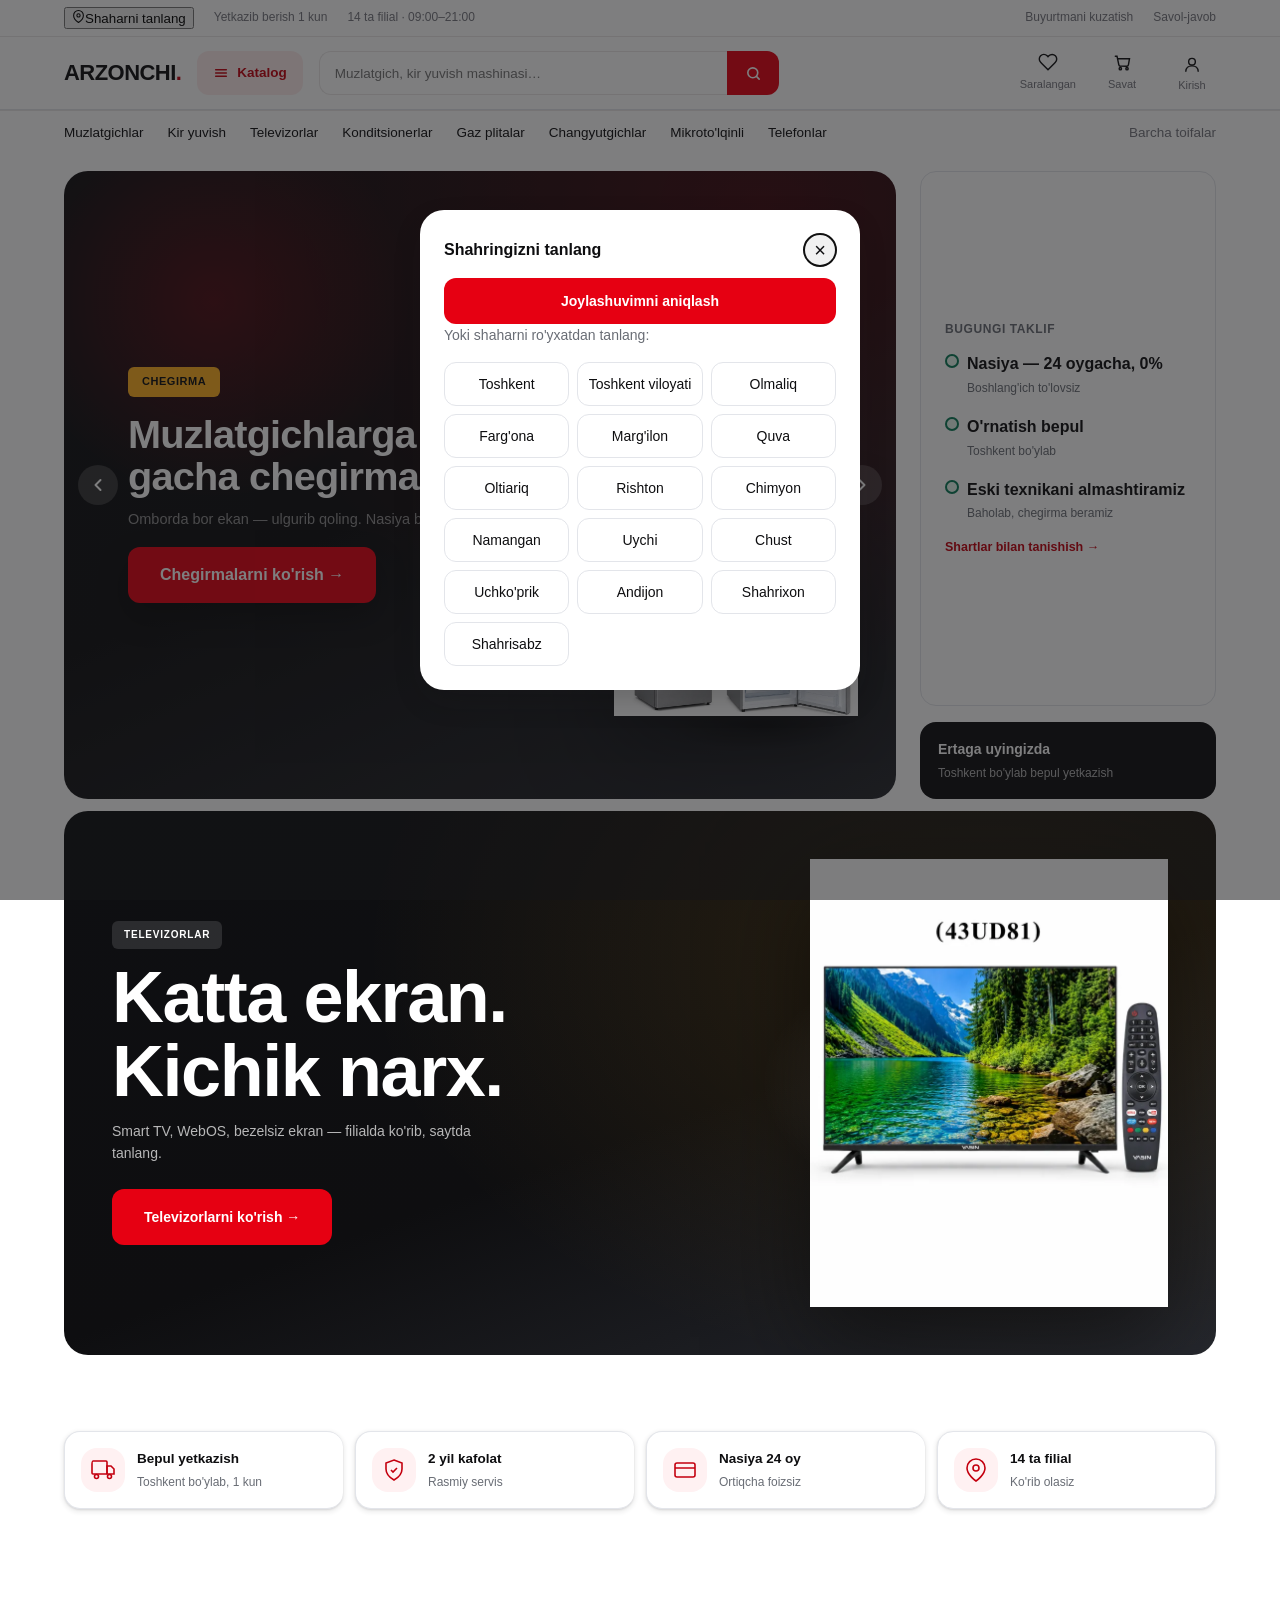
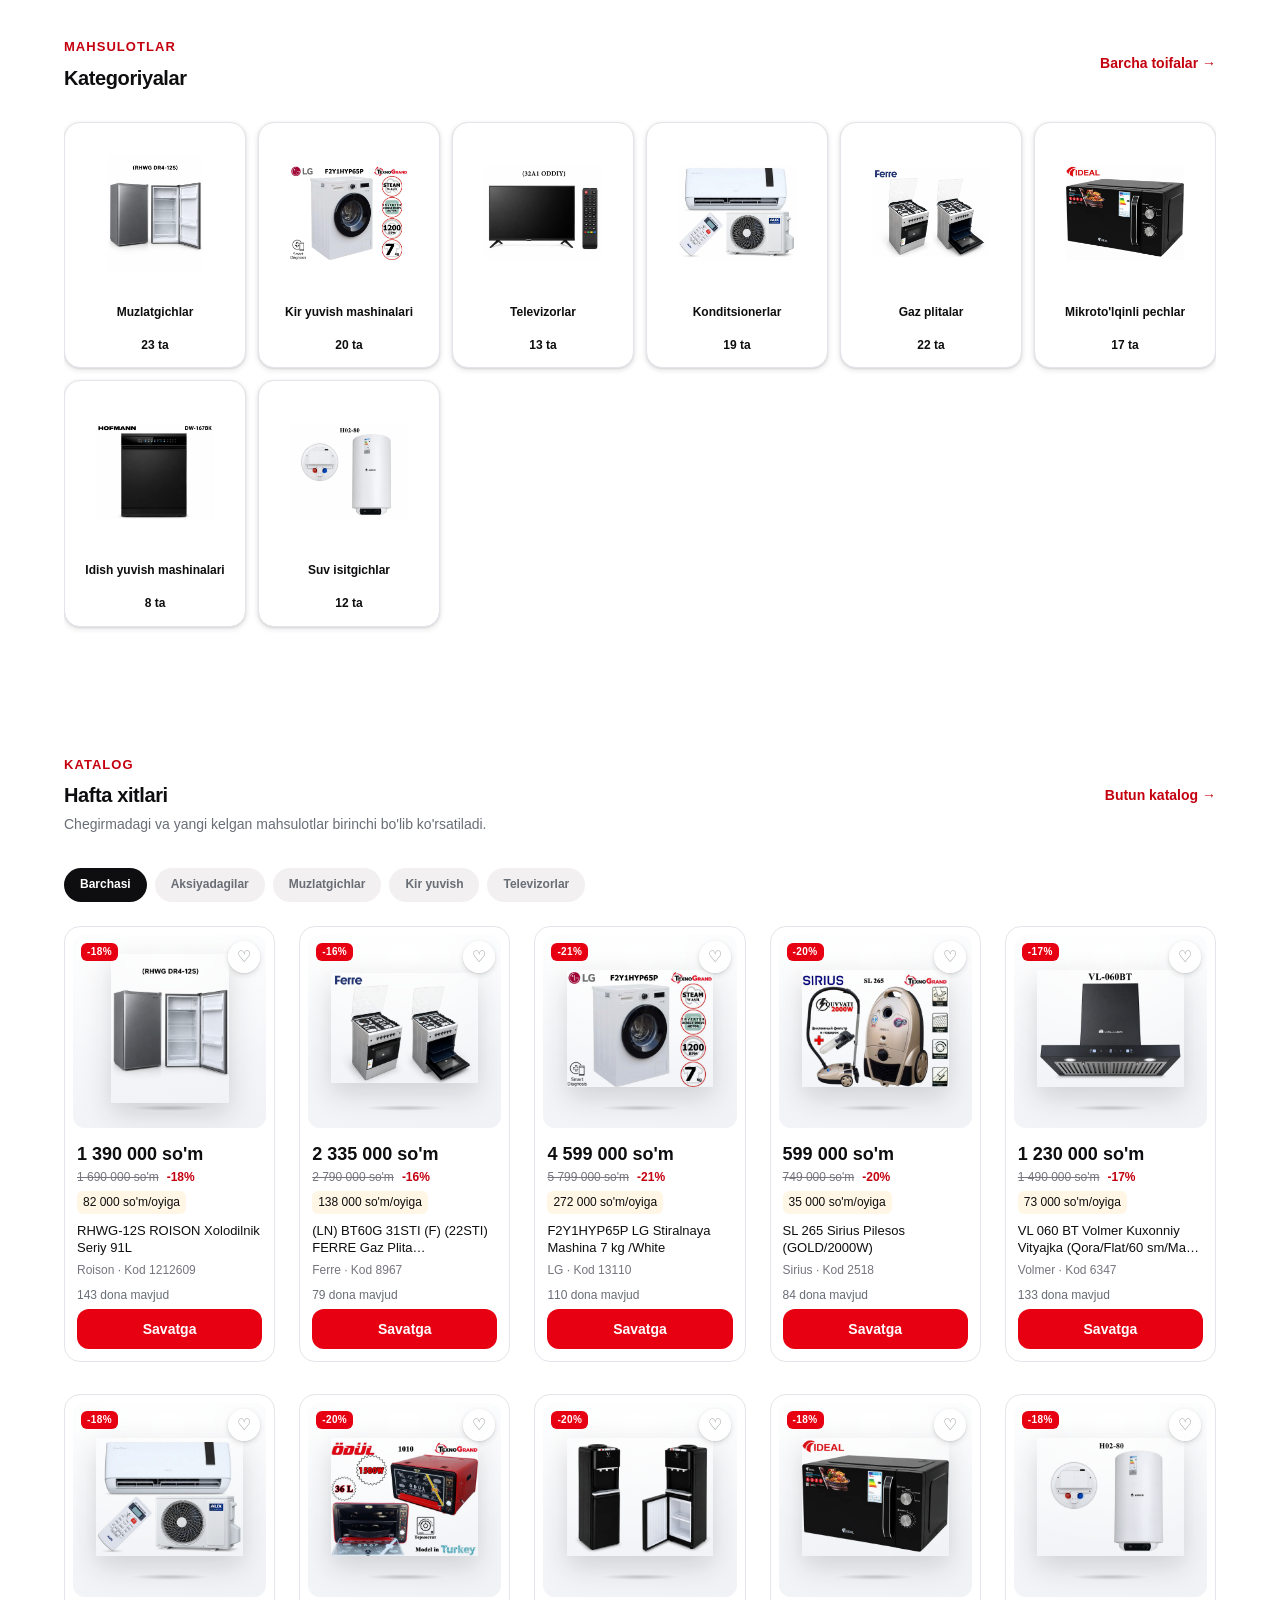
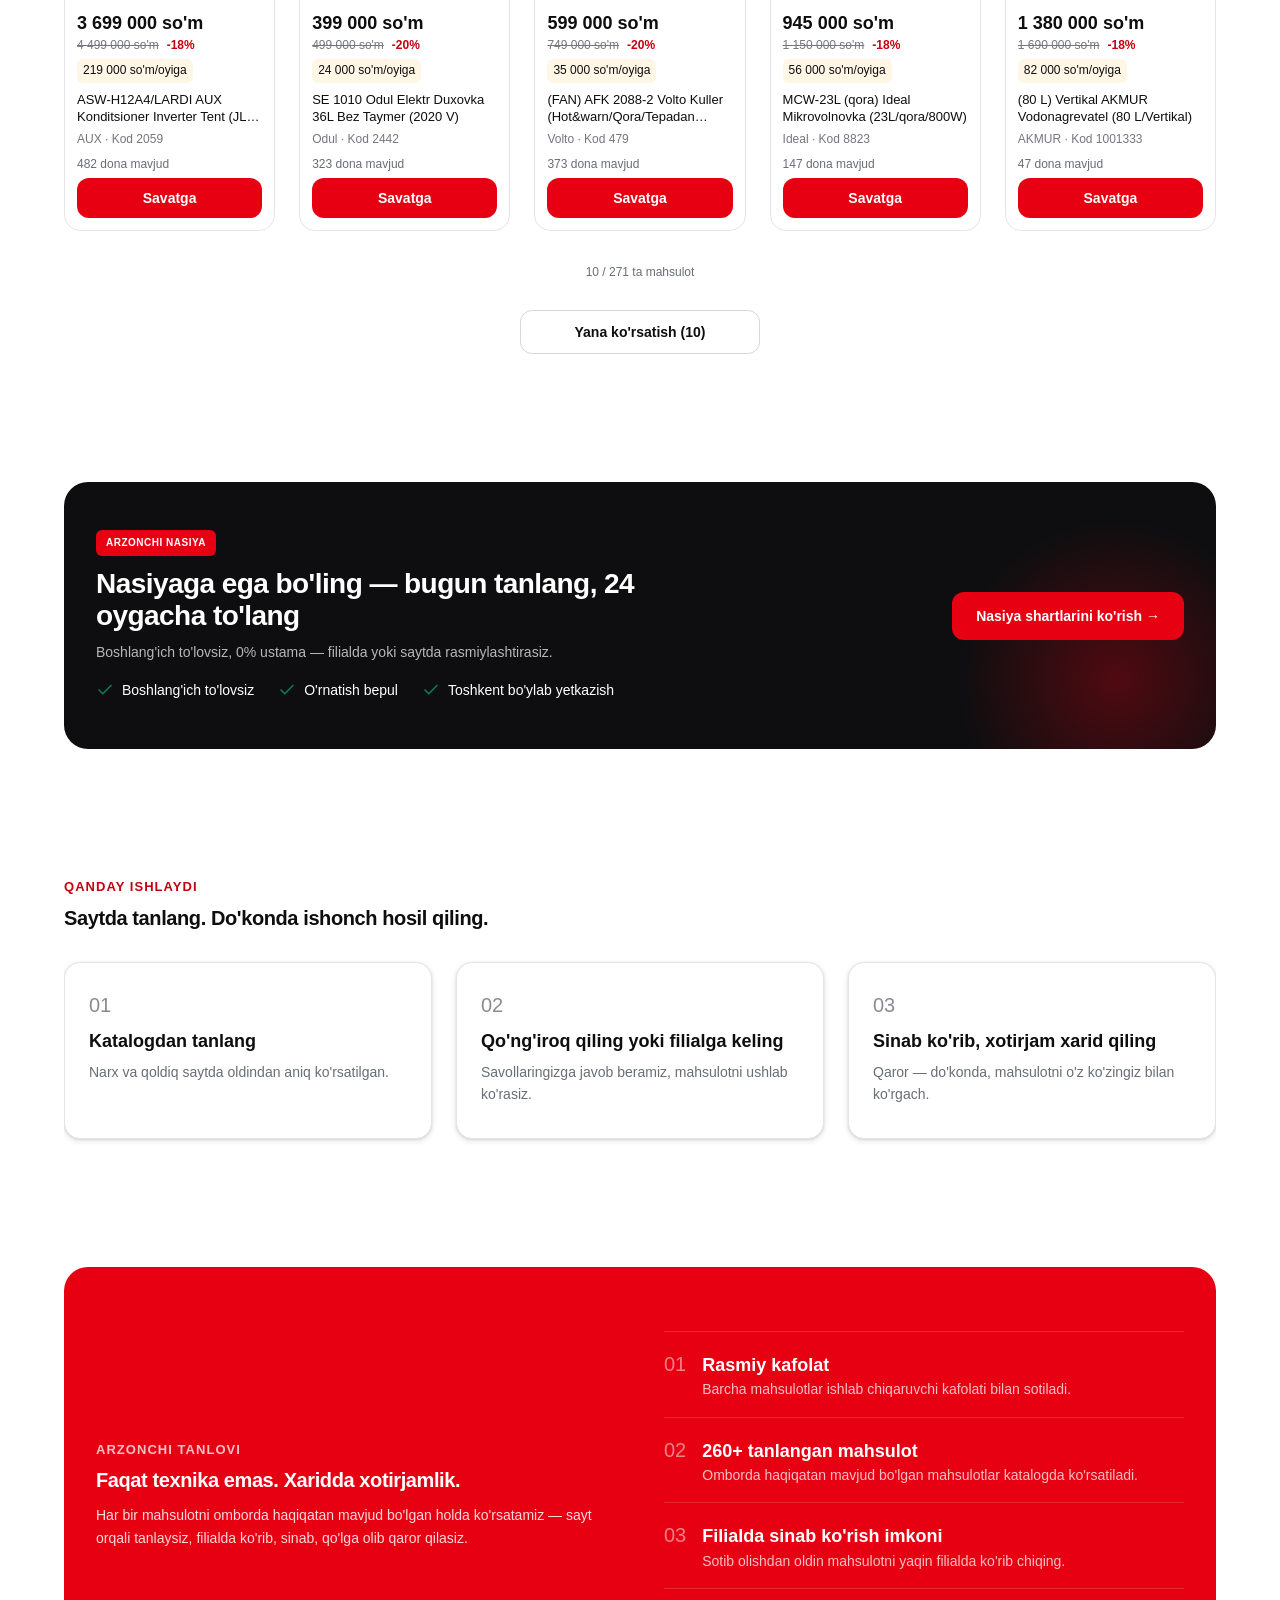
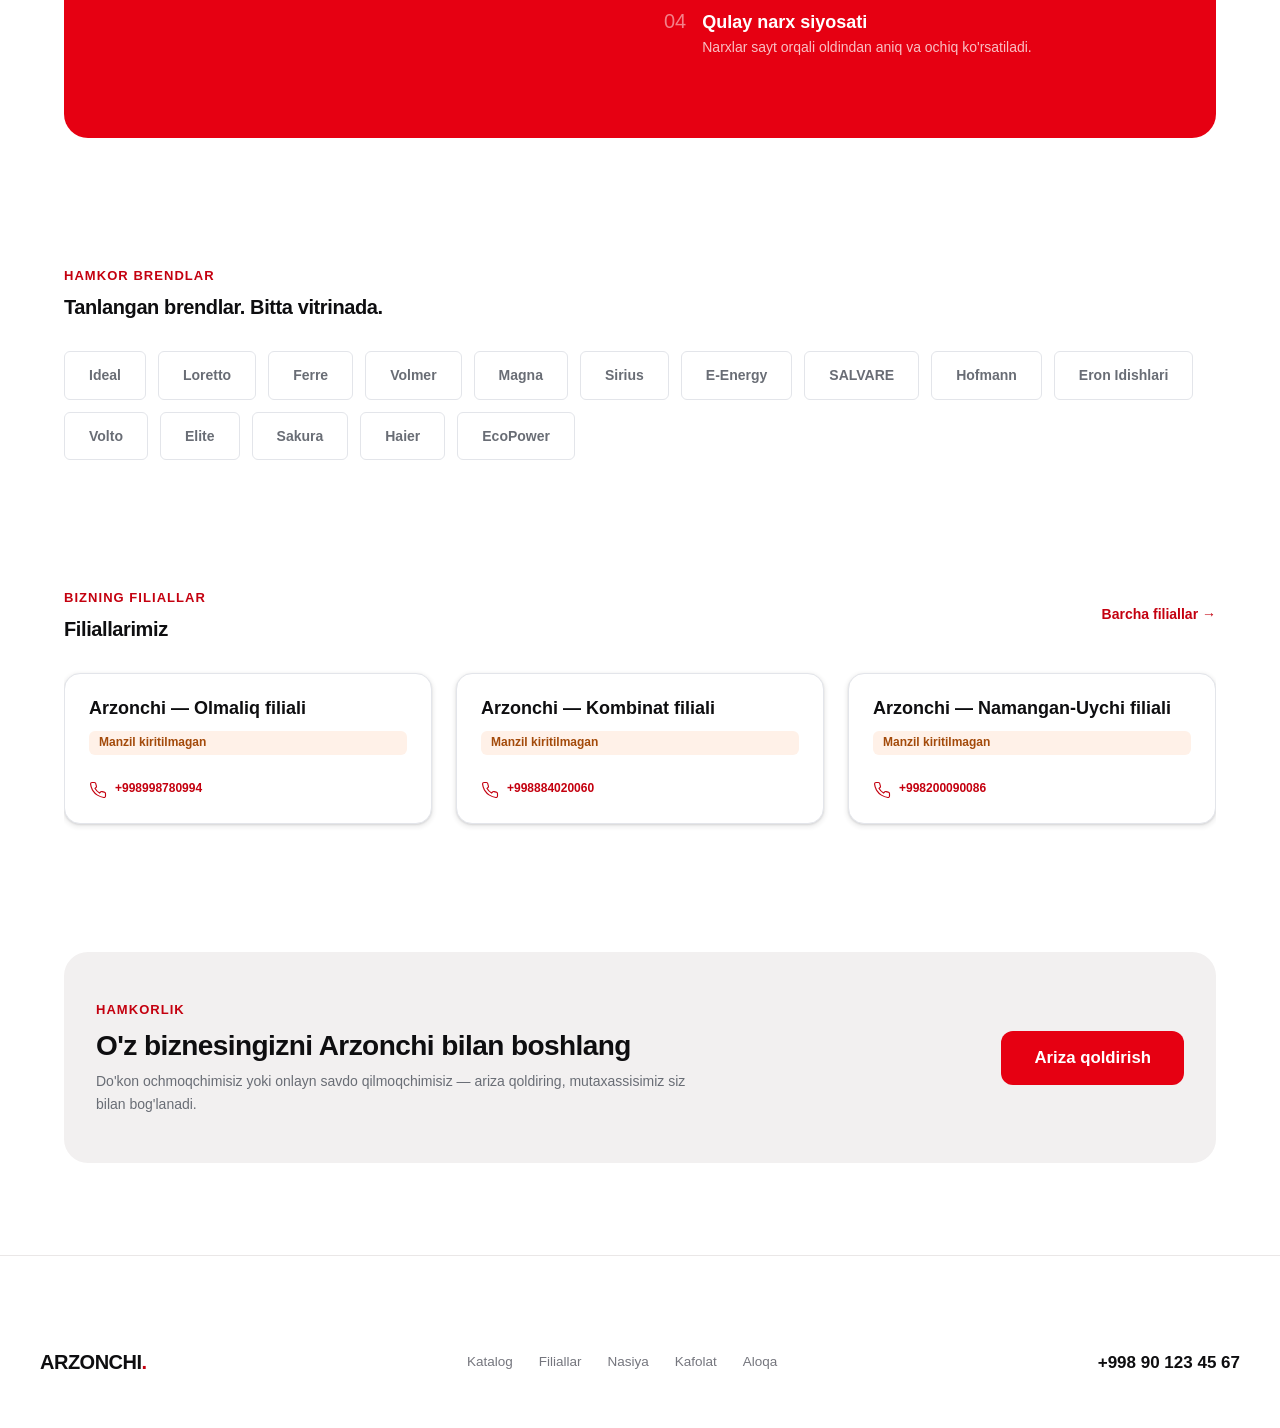
==== commit 699eb4fe: "Kabinet sahifasi + premium hero + Biznes boshlash bo'limi KABINET (yangi kabinet.html/js/css) — ega " ====
--- a/index.html
+++ b/index.html
@@ -7,6 +7,327 @@
   <meta name="description" content="Arzonchi — televizor, muzlatgich, kir yuvish mashinasi, telefon va boshqa maishiy texnika. Qulay narxda, ishonchli sifatda. Yaqiningizdagi filialga marhamat.">
   <link rel="stylesheet" href="css/style.css">
   <link rel="stylesheet" href="css/ilova.css">
+  <link rel="stylesheet" href="css/bosh-sahifa.css">
+  <style>
+    /* ═══ V1 QO'SHIMCHA USLUBLARI (Dasturchi, 2026-09-16) ═══
+       Faqat index.html'da ishlatiladi. css/style.css'ga HECH NARSA
+       yozilmadi (umumiy fayl — TEGMA qoidasi) — barcha yangi qoidalar
+       shu yerda, css/style.css'dagi tokenlardan var() bilan olingan.
+       Manba: maketlar-yangi/veb/01-bosh-sahifa-...html (V1, "Hafta
+       xitlari" tezkor filtri + "Banto" promo-banner bloki). */
+
+    .bolim-sarlavha-izoh {
+      margin: 6px 0 0;
+      font-size: var(--matn-asosiy);
+      color: var(--matn-ikkinchi);
+      max-width: 520px;
+    }
+
+    /* Tezkor kategoriya filtri — "Hafta xitlari" ustida. Real filtrlash
+       emas (grid ustidagi "Yana ko'rsatish" bosqichli chizish bilan
+       to'qnashmasin uchun), balki katalog.html'ga tayyor so'rov bilan
+       o'tuvchi havolalar — mavjud, sinovdan o'tgan filtr mantig'ini
+       qayta ishlatadi. */
+    .tezkor-filtr {
+      display: flex;
+      flex-wrap: wrap;
+      gap: var(--oraliq-2);
+      margin-bottom: var(--oraliq-5);
+    }
+    .tezkor-filtr-chip {
+      display: inline-flex;
+      align-items: center;
+      height: 34px;
+      padding: 0 var(--oraliq-4);
+      border-radius: var(--radius-chip);
+      background: var(--yuza-uchinchi);
+      color: var(--matn-ikkinchi);
+      font-size: var(--matn-kichik);
+      font-weight: 600;
+      white-space: nowrap;
+      transition: background var(--tezlik-tez), color var(--tezlik-tez);
+    }
+    .tezkor-filtr-chip:hover { background: var(--kul-90); color: var(--matn-asosiy-rang); }
+    .tezkor-filtr-chip--faol,
+    .tezkor-filtr-chip--faol:hover { background: var(--kul-15); color: var(--matn-teskari); }
+
+    /* Promo-banner ("Banto" yo'nalishi, Arxitektor TZ §5 V1) — faqat
+       sahifada allaqachon boshqa joyda AYTILGAN, tasdiqlangan faktlar
+       (0% nasiya, bepul o'rnatish — bular .hero-taklif'da ham bor)
+       qayta ishlatiladi; yangi kontent/aksiya da'vosi YO'Q, shuning
+       uchun alohida ega tasdig'i talab qilinmaydi. */
+    .promo-panel {
+      background: var(--yuza-quyuq);
+      color: var(--matn-quyuq-ustida);
+      border-radius: var(--radius-blok);
+      padding: var(--oraliq-7) var(--oraliq-6);
+      display: flex;
+      flex-wrap: wrap;
+      align-items: center;
+      justify-content: space-between;
+      gap: var(--oraliq-6);
+      position: relative;
+      overflow: hidden;
+    }
+    .promo-panel-glow {
+      position: absolute;
+      right: -60px; bottom: -90px;
+      width: 320px; height: 320px;
+      background: radial-gradient(circle at center, rgba(230, 0, 18, 0.30) 0%, rgba(230, 0, 18, 0) 70%);
+      pointer-events: none;
+    }
+    .promo-panel-matn { position: relative; z-index: 1; max-width: 560px; }
+    .promo-panel-yorliq {
+      display: inline-block;
+      background: var(--qizil-50);
+      color: var(--matn-teskari);
+      font-size: var(--matn-yorliq);
+      font-weight: 700;
+      text-transform: uppercase;
+      letter-spacing: 0.05em;
+      padding: 5px 10px;
+      border-radius: var(--radius-yorliq);
+      margin-bottom: var(--oraliq-3);
+    }
+    .promo-panel h2 {
+      color: var(--matn-teskari);
+      font-size: var(--matn-h1);
+      line-height: 1.15;
+      margin: 0 0 8px;
+    }
+    .promo-panel-matn p { color: var(--matn-quyuq-ustida-2); margin: 0 0 var(--oraliq-4); }
+    .promo-panel-royxat { display: flex; flex-wrap: wrap; gap: var(--oraliq-4) var(--oraliq-5); list-style: none; margin: 0; padding: 0; }
+    .promo-panel-royxat li { display: flex; align-items: center; gap: 8px; font-size: var(--matn-asosiy); }
+    .promo-panel-royxat svg { flex-shrink: 0; color: var(--yashil-45); }
+    .promo-panel-tugma {
+      position: relative; z-index: 1;
+      display: inline-flex; align-items: center; gap: 8px;
+      height: 48px; padding: 0 var(--oraliq-5);
+      border-radius: var(--radius-tugma);
+      background: var(--qizil-50); color: var(--matn-teskari);
+      font-weight: 700; font-size: var(--matn-asosiy);
+      flex-shrink: 0;
+      transition: background var(--tezlik-tez);
+    }
+    .promo-panel-tugma:hover { background: var(--qizil-45); }
+
+    @media (max-width: 767px) {
+      .promo-panel { padding: var(--oraliq-6) var(--oraliq-4); }
+      .promo-panel-tugma { width: 100%; justify-content: center; }
+    }
+
+    /* ═══════════════════════════════════════════════════════════════
+       PREMIUM HERO + TV VITRINA + BIZNES BOSHLASH
+       (Dasturchi, 2026-09-16 17:22 — ega so'rovi, taqdimot 21:00)
+       Faqat shu index.html'da. css/style.css'ga HECH NARSA yozilmadi —
+       pastdagi qoidalar mavjud .hero-*/.ishonch-* sinflarini USTIDAN
+       bosadi (bu <style> ulardan KEYIN yuklanadi — !important shart
+       emas, oddiy kaskad tartibi yetadi). js/bosh-sahifa.js generatsiya
+       qiladigan sinf nomlariga (.hero-slayd, .hero-slayd-matn,
+       .hero-slayd-rasm, .hero-nuqta, .hero-oq, data-slayd...) HECH
+       QANDAY tegilmadi — faqat ko'rinishi (rang/o'lcham) kattalashdi.
+       ═══════════════════════════════════════════════════════════════ */
+
+    /* — 1. HERO: balandroq, kengroq, yirik tipografika — */
+    .hero { padding-top: var(--oraliq-5); }
+    .hero-tor { gap: var(--oraliq-5); }
+    .hero-karusel-shell,
+    .hero-karusel { height: 100%; }
+
+    .hero-slayd {
+      min-height: clamp(460px, 68vh, 700px);
+      padding: 0 clamp(28px, 5vw, 64px);
+    }
+    /* Har slaydga o'z to'q, premium gradienti — FAQAT mavjud tokenlardan
+       (--kul-10/15/25, --qizil-40/50, --sariq-50) qurilgan, yangi xom
+       rang kiritilmagan; rgba() qiymatlari shu tokenlarning RGB
+       dekodi — xuddi loyihadagi .promo-panel-glow'dagi kabi naqsh. */
+    .hero-slayd:nth-of-type(1) {
+      background:
+        radial-gradient(120% 140% at 84% 6%, rgba(230, 0, 18, .22) 0%, rgba(230, 0, 18, 0) 55%),
+        linear-gradient(155deg, var(--kul-10) 0%, var(--kul-15) 48%, var(--kul-25) 100%);
+    }
+    .hero-slayd:nth-of-type(2) {
+      background:
+        radial-gradient(120% 140% at 86% 100%, rgba(255, 176, 32, .18) 0%, rgba(255, 176, 32, 0) 55%),
+        linear-gradient(155deg, var(--kul-10) 0%, var(--kul-15) 48%, var(--kul-25) 100%);
+    }
+    .hero-slayd:nth-of-type(3) {
+      background:
+        radial-gradient(115% 140% at 80% 8%, rgba(255, 255, 255, .14) 0%, rgba(255, 255, 255, 0) 50%),
+        linear-gradient(150deg, var(--kul-15) 0%, var(--qizil-40) 55%, var(--qizil-50) 100%);
+    }
+
+    .hero-slayd::before {
+      /* mahsulot "yerga qo'ngan" soyasi — rasm ostidagi yumshoq halqa */
+      content: "";
+      position: absolute;
+      right: clamp(10px, 3vw, 46px);
+      bottom: 8%;
+      width: clamp(120px, 15vw, 220px);
+      height: 46px;
+      background: radial-gradient(ellipse at center, rgba(0, 0, 0, .4) 0%, rgba(0, 0, 0, 0) 72%);
+      pointer-events: none;
+    }
+
+    /* MUHIM: matn ustuni va rasm bir-biriga TEGMASIN (rasm mutlaq
+       joylashgan — kesishmasligi uchun matn kengligi qattiq cheklandi,
+       uzun so'zlar uchun overflow-wrap zaxira sifatida qo'shildi). */
+    .hero-slayd-matn { max-width: min(470px, 56%); }
+    .hero-slayd-yorliq { padding: 6px 14px; }
+    .hero-slayd h2 {
+      /* O'zbekcha so'zlar uzun ("Muzlatgichlarga", "Konditsionerlar").
+         `word-break: break-word` ularni SO'Z O'RTASIDAN sindirardi —
+         16.09 da ekranda "Muzlatgichlarg / a 15%" bo'lib chiqdi. Endi so'z
+         butun qoladi; sig'masa faqat juda uzun so'z ko'chiriladi va o'lcham
+         ustunga qarab kichrayadi (`cqw` emas, oddiy `vw` bilan). */
+      font-size: clamp(2rem, 3.1vw, 3rem);
+      line-height: 1.06;
+      letter-spacing: -0.02em;
+      margin: var(--oraliq-4) 0 var(--oraliq-3);
+      overflow-wrap: anywhere;
+      word-break: normal;
+      hyphens: none;
+    }
+    .hero-slayd p { opacity: .78; }
+    .hero-slayd-tugma {
+      height: var(--b-katta);
+      padding: 0 var(--oraliq-6);
+      font-size: 1rem;
+      box-shadow: 0 14px 30px rgba(0, 0, 0, .32);
+      transition: transform var(--tezlik), box-shadow var(--tezlik);
+    }
+    .hero-slayd:hover .hero-slayd-tugma { transform: translateY(-2px); }
+
+    .hero-slayd-rasm {
+      width: clamp(170px, 19vw, 260px);
+      height: clamp(220px, 40vh, 380px);
+      right: clamp(16px, 3vw, 40px);
+      bottom: 0;
+      filter: drop-shadow(0 26px 48px rgba(0, 0, 0, .48));
+      transition: transform var(--tezlik);
+    }
+    .hero-slayd:hover .hero-slayd-rasm { transform: translateY(-4px) scale(1.02); }
+
+    @media (prefers-reduced-motion: reduce) {
+      .hero-slayd-tugma,
+      .hero-slayd-rasm { transition: none; }
+      .hero-slayd:hover .hero-slayd-tugma,
+      .hero-slayd:hover .hero-slayd-rasm { transform: none; }
+    }
+
+    /* — o'ng ustun: baland heroga mos, "Bugungi taklif" kartasi bo'ylab cho'zildi — */
+    .hero-taklif {
+      flex: 1;
+      display: flex;
+      flex-direction: column;
+      justify-content: center;
+      padding: var(--oraliq-6) var(--oraliq-5);
+    }
+    .hero-imtiyoz { gap: var(--oraliq-4); }
+    .hero-imtiyoz b { font-size: var(--matn-h4); }
+
+    @media (max-width: 899px) {
+      .hero-slayd {
+        min-height: clamp(360px, 62vh, 560px);
+        padding: 0 var(--oraliq-5);
+      }
+      .hero-slayd-matn { max-width: 100%; }
+      .hero-slayd h2 { font-size: clamp(1.5rem, 7vw, 2.25rem); margin: 10px 0 8px; }
+      .hero-slayd p { max-width: 62%; }
+      .hero-slayd-rasm { width: clamp(110px, 32vw, 160px); height: clamp(160px, 46vw, 230px); right: 12px; }
+      .hero-slayd-tugma { height: 44px; padding: 0 var(--oraliq-5); font-size: .875rem; }
+      .hero-slayd::before { width: clamp(90px, 24vw, 160px); bottom: 10px; }
+      .hero-taklif { flex: none; }
+    }
+    @media (max-width: 479px) {
+      .hero-slayd p { max-width: 100%; }
+      .hero-slayd-rasm { opacity: .42; }
+      .hero-slayd::before { display: none; }
+    }
+
+    /* — 2. TELEVIZOR VITRINASI (premium sahna, statik — JS'ga bog'liq emas) — */
+    .tv-sahna {
+      position: relative;
+      display: flex;
+      align-items: center;
+      justify-content: space-between;
+      flex-wrap: wrap;
+      gap: var(--oraliq-6);
+      overflow: hidden;
+      border-radius: var(--radius-blok);
+      min-height: clamp(300px, 42vw, 440px);
+      padding: var(--oraliq-7);
+      text-decoration: none;
+      background:
+        radial-gradient(90% 130% at 80% 26%, rgba(255, 176, 32, .12) 0%, rgba(255, 176, 32, 0) 60%),
+        linear-gradient(160deg, var(--kul-10) 0%, var(--kul-15) 55%, var(--kul-25) 100%);
+    }
+    .tv-sahna-glow {
+      position: absolute; right: 4%; top: 50%; transform: translateY(-50%);
+      width: clamp(220px, 32vw, 440px); height: clamp(150px, 20vw, 280px);
+      background: radial-gradient(ellipse at center, rgba(255, 255, 255, .18) 0%, rgba(255, 255, 255, 0) 70%);
+      pointer-events: none;
+    }
+    .tv-sahna-matn { position: relative; z-index: 2; max-width: 440px; }
+    .tv-sahna-yorliq {
+      display: inline-block; background: rgba(255, 255, 255, .12); color: var(--matn-teskari);
+      font-size: var(--matn-yorliq); font-weight: 700; letter-spacing: .08em; text-transform: uppercase;
+      padding: 6px 12px; border-radius: var(--radius-yorliq); margin-bottom: var(--oraliq-3);
+    }
+    .tv-sahna h2 {
+      color: var(--matn-teskari); font-size: var(--matn-wordmark); line-height: 1.02;
+      letter-spacing: -0.02em; margin: 0 0 var(--oraliq-3);
+    }
+    .tv-sahna p { color: var(--matn-quyuq-ustida-2); margin: 0 0 var(--oraliq-5); max-width: 380px; }
+    .tv-sahna-tugma {
+      position: relative; z-index: 2;
+      display: inline-flex; align-items: center; gap: 8px;
+      height: var(--b-katta); padding: 0 var(--oraliq-6);
+      border-radius: var(--radius-tugma);
+      background: var(--qizil-50); color: var(--matn-teskari); font-weight: 700; font-size: var(--matn-asosiy);
+      transition: transform var(--tezlik), box-shadow var(--tezlik);
+    }
+    .tv-sahna-rasm {
+      position: relative; z-index: 1;
+      width: clamp(200px, 28vw, 400px);
+      filter: drop-shadow(0 30px 50px rgba(0, 0, 0, .5));
+      flex-shrink: 0;
+    }
+    .tv-sahna--rasmsiz .tv-sahna-rasm { display: none; }
+    .tv-sahna:hover .tv-sahna-tugma { transform: translateY(-2px); box-shadow: 0 12px 26px rgba(230, 0, 18, .35); }
+
+    @media (prefers-reduced-motion: reduce) {
+      .tv-sahna-tugma { transition: none; }
+      .tv-sahna:hover .tv-sahna-tugma { transform: none; }
+    }
+    @media (max-width: 767px) {
+      .tv-sahna { flex-direction: column; text-align: center; padding: var(--oraliq-6) var(--oraliq-5); }
+      .tv-sahna-matn { max-width: 100%; }
+      .tv-sahna p { max-width: 100%; margin-left: auto; margin-right: auto; }
+      .tv-sahna-rasm { width: min(70%, 240px); }
+    }
+
+    /* — 3. BIZNES BOSHLASH (hamkorlik arizasi — modal mantiqi pastdagi skriptda) — */
+    .biznes-panel {
+      display: flex;
+      align-items: center;
+      justify-content: space-between;
+      flex-wrap: wrap;
+      gap: var(--oraliq-6);
+      background: var(--yuza-kulrang);
+      border-radius: var(--radius-blok);
+      padding: var(--oraliq-7) var(--oraliq-6);
+    }
+    .biznes-panel-matn { max-width: 620px; }
+    .biznes-panel-matn h2 { margin: var(--oraliq-2) 0 var(--oraliq-2); font-size: var(--matn-h1); }
+    .biznes-panel-matn p { margin: 0; color: var(--matn-ikkinchi); }
+    .biznes-panel .tugma { flex-shrink: 0; }
+    @media (max-width: 767px) {
+      .biznes-panel { padding: var(--oraliq-6) var(--oraliq-4); }
+      .biznes-panel .tugma { width: 100%; }
+    }
+  </style>
 </head>
 <body data-sahifa="bosh">
 
@@ -16,7 +337,7 @@
       <div class="xizmat-chap">
         <button type="button" class="xizmat-shahar" data-shahar-tugma aria-label="Shaharni tanlash"><svg width="13" height="13" viewBox="0 0 24 24" fill="none" stroke="currentColor" stroke-width="2"><path d="M21 10c0 7-9 13-9 13s-9-6-9-13a9 9 0 0 1 18 0z"/><circle cx="12" cy="10" r="3"/></svg><span data-manzil-matn>Toshkent</span></button>
         <span>Yetkazib berish 1 kun</span>
-        <span>30 ta filial · 09:00–21:00</span>
+        <span>14 ta filial · 09:00–21:00</span>
       </div>
       <div class="xizmat-ong">
         <a href="savat.html">Buyurtmani kuzatish</a>
@@ -93,6 +414,53 @@
     </div>
   </section>
 
+  <!-- ══ TELEVIZOR VITRINASI — premium sahna (ega so'rovi 16.09: "televizori
+       xuddi shu shaklda ko'rinib tursin"). MUHIM: bu bo'lim STATIK —
+       js/bosh-sahifa.js yoki REKLAMA_BANNERLARI massiviga (js/malumotlar-
+       qoshimcha.js) bog'liq emas, chunki bu Dasturchi uchun TAQIQLANGAN
+       fayl (faqat o'qish mumkin). Rasm — loyihada MAVJUD, haqiqiy
+       mahsulot fotosi (rasmlar/mahsulotlar/7732.webp — Yasin 43" Smart TV,
+       WebOS, bezelsiz ekran, ar-7732). Yangi rasm yuklanmadi. ══ -->
+  <section class="bolim bolim-tepasi-kichik">
+    <div class="konteyner">
+      <a class="tv-sahna" href="katalog.html?kategoriya=televizor" aria-label="Televizorlar katalogini ko'rish">
+        <span class="tv-sahna-glow" aria-hidden="true"></span>
+        <div class="tv-sahna-matn">
+          <span class="tv-sahna-yorliq">Televizorlar</span>
+          <!-- KONTENT EGASI TASDIQLAYDI: sarlavha namunasi -->
+          <h2>Katta ekran. Kichik narx.</h2>
+          <p>Smart TV, WebOS, bezelsiz ekran — filialda ko'rib, saytda tanlang.</p>
+          <span class="tv-sahna-tugma">Televizorlarni ko'rish &rarr;</span>
+        </div>
+        <img class="tv-sahna-rasm" src="rasmlar/mahsulotlar/7732.webp" alt="Smart televizor" loading="lazy" onerror="this.closest('.tv-sahna').classList.add('tv-sahna--rasmsiz')">
+      </a>
+    </div>
+  </section>
+
+  <!-- ══ QADRIYATLAR PANELI (Dizayner TZ 04 §4, V1 maketiga ko'ra hero ostiga ko'chirildi) ══ -->
+  <section class="bolim bolim-tepasi-kichik">
+    <div class="konteyner">
+      <div class="ishonch-qatori">
+        <div class="ishonch-katak">
+          <svg viewBox="0 0 24 24" fill="none" stroke="currentColor" stroke-width="1.6"><rect x="1" y="3" width="15" height="13" rx="1"/><path d="M16 8h4l3 3v5h-7z"/><circle cx="5.5" cy="18.5" r="2"/><circle cx="18.5" cy="18.5" r="2"/></svg>
+          <div><b>Bepul yetkazish</b><span>Toshkent bo'ylab, 1 kun</span></div>
+        </div>
+        <div class="ishonch-katak">
+          <svg viewBox="0 0 24 24" fill="none" stroke="currentColor" stroke-width="1.6"><path d="M12 2l8 3v6c0 5-3.5 8.5-8 11-4.5-2.5-8-6-8-11V5z"/><path d="M9 12l2 2 4-4"/></svg>
+          <div><b>2 yil kafolat</b><span>Rasmiy servis</span></div>
+        </div>
+        <div class="ishonch-katak">
+          <svg viewBox="0 0 24 24" fill="none" stroke="currentColor" stroke-width="1.6"><rect x="2" y="5" width="20" height="14" rx="2"/><line x1="2" y1="10" x2="22" y2="10"/></svg>
+          <div><b>Nasiya 24 oy</b><span>Ortiqcha foizsiz</span></div>
+        </div>
+        <div class="ishonch-katak">
+          <svg viewBox="0 0 24 24" fill="none" stroke="currentColor" stroke-width="1.6"><path d="M21 10c0 7-9 13-9 13s-9-6-9-13a9 9 0 0 1 18 0z"/><circle cx="12" cy="10" r="3"/></svg>
+          <div><b>14 ta filial</b><span>Ko'rib olasiz</span></div>
+        </div>
+      </div>
+    </div>
+  </section>
+
   <section class="bolim">
     <div class="konteyner">
       <div class="bolim-sarlavha">
@@ -100,6 +468,7 @@
           <span class="bolim-yorliq">Mahsulotlar</span>
           <h2>Kategoriyalar</h2>
         </div>
+        <a href="katalog.html" class="havola-korish">Barcha toifalar &rarr;</a>
       </div>
       <div class="kategoriya-grid">
         <a class="kategoriya-karta" href="katalog.html?kategoriya=muzlatgich" data-kategoriya="muzlatgich">
@@ -143,12 +512,48 @@
       <div class="bolim-sarlavha">
         <div class="bolim-sarlavha-matn">
           <span class="bolim-yorliq">Katalog</span>
-          <h2>Tavsiya etilgan mahsulotlar</h2>
-        </div>
-        <a href="katalog.html" class="havola-korish">Butun katalog →</a>
+          <h2>Hafta xitlari</h2>
+          <p class="bolim-sarlavha-izoh">Chegirmadagi va yangi kelgan mahsulotlar birinchi bo'lib ko'rsatiladi.</p>
+        </div>
+        <a href="katalog.html" class="havola-korish">Butun katalog &rarr;</a>
+      </div>
+      <!-- Tezkor filtr: real vaqtda grid'ni qayta chizmaydi (bu "Yana
+           ko'rsatish" bosqichli mexanizmi bilan to'qnashadi), balki
+           katalog.html'ning mavjud, sinovdan o'tgan filtr/qidiruv
+           mantig'iga tayyor so'rov bilan olib boradi. -->
+      <div class="tezkor-filtr" aria-label="Tezkor kategoriya havolalari">
+        <span class="tezkor-filtr-chip tezkor-filtr-chip--faol" aria-current="true">Barchasi</span>
+        <a href="katalog.html?aksiya=1" class="tezkor-filtr-chip">Aksiyadagilar</a>
+        <a href="katalog.html?kategoriya=muzlatgich" class="tezkor-filtr-chip">Muzlatgichlar</a>
+        <a href="katalog.html?kategoriya=kir-yuvish-mashinasi" class="tezkor-filtr-chip">Kir yuvish</a>
+        <a href="katalog.html?kategoriya=televizor" class="tezkor-filtr-chip">Televizorlar</a>
       </div>
       <div class="mahsulot-grid" id="tavsiya-mahsulotlar">
         <!-- js/bosh-sahifa.js orqali JS bilan to'ldiriladi -->
+      </div>
+    </div>
+  </section>
+
+  <!-- ══ PROMO-BANNER (Arxitektor TZ §5 V1: "Banto" bloki) — faqat
+       sahifada boshqa joyda allaqachon aytilgan, tasdiqlangan faktlar
+       (0% nasiya 24 oy, bepul o'rnatish) qayta ishlatiladi; yangi
+       aksiya/promokod da'vosi YO'Q — shuning uchun bu blok uchun
+       alohida kontent tasdig'i talab qilinmaydi. ══ -->
+  <section class="bolim">
+    <div class="konteyner">
+      <div class="promo-panel">
+        <span class="promo-panel-glow" aria-hidden="true"></span>
+        <div class="promo-panel-matn">
+          <span class="promo-panel-yorliq">Arzonchi Nasiya</span>
+          <h2>Nasiyaga ega bo'ling — bugun tanlang, 24 oygacha to'lang</h2>
+          <p>Boshlang'ich to'lovsiz, 0% ustama — filialda yoki saytda rasmiylashtirasiz.</p>
+          <ul class="promo-panel-royxat">
+            <li><svg width="18" height="18" viewBox="0 0 24 24" fill="none" stroke="currentColor" stroke-width="2.2" stroke-linecap="round" stroke-linejoin="round"><polyline points="20 6 9 17 4 12"/></svg>Boshlang'ich to'lovsiz</li>
+            <li><svg width="18" height="18" viewBox="0 0 24 24" fill="none" stroke="currentColor" stroke-width="2.2" stroke-linecap="round" stroke-linejoin="round"><polyline points="20 6 9 17 4 12"/></svg>O'rnatish bepul</li>
+            <li><svg width="18" height="18" viewBox="0 0 24 24" fill="none" stroke="currentColor" stroke-width="2.2" stroke-linecap="round" stroke-linejoin="round"><polyline points="20 6 9 17 4 12"/></svg>Toshkent bo'ylab yetkazish</li>
+          </ul>
+        </div>
+        <a href="katalog.html" class="promo-panel-tugma">Nasiya shartlarini ko'rish &rarr;</a>
       </div>
     </div>
   </section>
@@ -258,26 +663,22 @@
     </div>
   </section>
 
-  <!-- ══ ISHONCH QATORI (Dizayner TZ 04 §4) ══ -->
-  <section class="bolim">
-    <div class="konteyner">
-      <div class="ishonch-qatori">
-        <div class="ishonch-katak">
-          <svg viewBox="0 0 24 24" fill="none" stroke="currentColor" stroke-width="1.6"><rect x="1" y="3" width="15" height="13" rx="1"/><path d="M16 8h4l3 3v5h-7z"/><circle cx="5.5" cy="18.5" r="2"/><circle cx="18.5" cy="18.5" r="2"/></svg>
-          <div><b>Bepul yetkazish</b><span>Toshkent bo'ylab, 1 kun</span></div>
-        </div>
-        <div class="ishonch-katak">
-          <svg viewBox="0 0 24 24" fill="none" stroke="currentColor" stroke-width="1.6"><path d="M12 2l8 3v6c0 5-3.5 8.5-8 11-4.5-2.5-8-6-8-11V5z"/><path d="M9 12l2 2 4-4"/></svg>
-          <div><b>2 yil kafolat</b><span>Rasmiy servis</span></div>
-        </div>
-        <div class="ishonch-katak">
-          <svg viewBox="0 0 24 24" fill="none" stroke="currentColor" stroke-width="1.6"><rect x="2" y="5" width="20" height="14" rx="2"/><line x1="2" y1="10" x2="22" y2="10"/></svg>
-          <div><b>Nasiya 24 oy</b><span>Ortiqcha foizsiz</span></div>
-        </div>
-        <div class="ishonch-katak">
-          <svg viewBox="0 0 24 24" fill="none" stroke="currentColor" stroke-width="1.6"><path d="M21 10c0 7-9 13-9 13s-9-6-9-13a9 9 0 0 1 18 0z"/><circle cx="12" cy="10" r="3"/></svg>
-          <div><b>30 ta filial</b><span>Ko'rib olasiz</span></div>
-        </div>
+  <!-- ══ BIZNES BOSHLASH — alohida, ko'rinarli bo'lim (ega so'rovi 16.09).
+       Bosilganda MODAL forma shu sahifada ochiladi, boshqa sahifaga
+       O'TMAYDI. Server endpointi yo'q — ariza localStorage'ga saqlanadi
+       (pastdagi skript, mavjud DOKON.modalOch/DOKON.xabar orqali —
+       js/do-kon.js'ga HECH NARSA yozilmadi/o'zgartirilmadi, faqat uning
+       tayyor ochiq funksiyalari chaqirildi). ══ -->
+  <section class="bolim" id="biznes-boshlash">
+    <div class="konteyner">
+      <div class="biznes-panel">
+        <div class="biznes-panel-matn">
+          <span class="bolim-yorliq">Hamkorlik</span>
+          <!-- KONTENT EGASI TASDIQLAYDI: sarlavha va tavsif namunasi -->
+          <h2>O'z biznesingizni Arzonchi bilan boshlang</h2>
+          <p>Do'kon ochmoqchimisiz yoki onlayn savdo qilmoqchimisiz — ariza qoldiring, mutaxassisimiz siz bilan bog'lanadi.</p>
+        </div>
+        <button type="button" class="tugma tugma-asosiy tugma-qongiroq" id="biznes-ariza-tugma">Ariza qoldirish</button>
       </div>
     </div>
   </section>
@@ -306,6 +707,141 @@
   <script src="js/ilova.js"></script>
   <script src="js/bosh-sahifa.js"></script>
   <script src="js/harakat.js"></script>
+
+  <!-- ══ BIZNES BOSHLASH — ariza modali (Dasturchi, 2026-09-16). Faqat
+       shu index.html'da ishlaydi, IIFE. js/do-kon.js'ga TEGILMADI —
+       uning tayyor DOKON.modalOch/DOKON.modalYop/DOKON.xabar/
+       DOKON.telefonTogrimi/DOKON.telefonKorinishi funksiyalari (allaqachon
+       login va boshqa modallar uchun ishlatilgan, sinovdan o'tgan)
+       qayta ishlatildi — shu bilan Esc/fondan bosish/fokus qaytishi
+       BEPUL keladi (modalOch/modalYop shularni allaqachon bajaradi).
+       ⚠️ SERVER YO'Q: ariza faqat brauzer localStorage'ga yoziladi
+       (kalit: arzonchi_biznes_arizalar_v1), hech qayerga yuborilmaydi. -->
+  <script>
+  (function () {
+    "use strict";
+    var KALIT = "arzonchi_biznes_arizalar_v1";
+    var tugma = document.getElementById("biznes-ariza-tugma");
+    if (!tugma) return;
+
+    function arizalarniOqi() {
+      try {
+        var xom = window.localStorage.getItem(KALIT);
+        var q = xom ? JSON.parse(xom) : [];
+        return Array.isArray(q) ? q : [];
+      } catch (e) { return []; }
+    }
+
+    function arizalarniYoz(royxat) {
+      try { window.localStorage.setItem(KALIT, JSON.stringify(royxat)); } catch (e) { /* joy yo'q/shaxsiy rejim — ariza saqlanmaydi, sahifa buzilmaydi */ }
+    }
+
+    function telefonTogrimi(qiymat) {
+      if (window.DOKON && typeof DOKON.telefonTogrimi === "function") return DOKON.telefonTogrimi(qiymat);
+      // zaxira tekshiruv (DOKON yuklanmagan holat uchun): +998 XX XXX XX XX
+      return /^998\d{9}$/.test(String(qiymat || "").replace(/\D/g, ""));
+    }
+
+    function elOl(id) { return document.getElementById(id); }
+
+    function formaHTML() {
+      return (
+        '<form id="biznes-forma" novalidate>' +
+          '<label class="maydon"><span>Ism *</span><input type="text" id="biznes-ism" autocomplete="name" required></label>' +
+          '<p class="maydon-xato-inline" id="biznes-ism-xato" hidden></p>' +
+          '<label class="maydon"><span>Telefon *</span><input type="tel" id="biznes-telefon" placeholder="+998 90 123 45 67" inputmode="tel" autocomplete="tel" required></label>' +
+          '<p class="maydon-xato-inline" id="biznes-telefon-xato" hidden></p>' +
+          '<label class="maydon"><span>Shahar *</span><input type="text" id="biznes-shahar" autocomplete="address-level2" required></label>' +
+          '<p class="maydon-xato-inline" id="biznes-shahar-xato" hidden></p>' +
+          '<label class="maydon"><span>Biznes turi *</span>' +
+            '<select id="biznes-tur" required>' +
+              '<option value="">Tanlang…</option>' +
+              '<option value="dokon">Do\'kon</option>' +
+              '<option value="onlayn">Onlayn savdo</option>' +
+              '<option value="boshqa">Boshqa</option>' +
+            '</select></label>' +
+          '<p class="maydon-xato-inline" id="biznes-tur-xato" hidden></p>' +
+          '<label class="maydon"><span>Qisqa izoh</span><textarea id="biznes-izoh" rows="3"></textarea></label>' +
+          '<button type="submit" class="tugma tugma-asosiy tugma-toliq">Yuborish</button>' +
+        '</form>'
+      );
+    }
+
+    function maydonTekshir(inputId, xatoId, tekshir, xabarMatn) {
+      var input = elOl(inputId), xato = elOl(xatoId);
+      var ok = tekshir((input.value || "").trim());
+      var maydon = input.closest(".maydon");
+      if (ok) {
+        xato.hidden = true;
+        if (maydon) { maydon.classList.remove("maydon--xato"); maydon.classList.add("maydon--togri"); }
+      } else {
+        xato.textContent = xabarMatn;
+        xato.hidden = false;
+        if (maydon) { maydon.classList.add("maydon--xato"); maydon.classList.remove("maydon--togri"); }
+      }
+      return ok;
+    }
+
+    function validatsiya() {
+      var ism = maydonTekshir("biznes-ism", "biznes-ism-xato",
+        function (v) { return v.length >= 2; }, "Ismingizni kiriting (kamida 2 ta harf).");
+      var tel = maydonTekshir("biznes-telefon", "biznes-telefon-xato",
+        telefonTogrimi, "Telefon raqamni to'g'ri kiriting (masalan +998 90 123 45 67).");
+      var shahar = maydonTekshir("biznes-shahar", "biznes-shahar-xato",
+        function (v) { return v.length >= 2; }, "Shaharni kiriting.");
+      var tur = maydonTekshir("biznes-tur", "biznes-tur-xato",
+        function (v) { return !!v; }, "Biznes turini tanlang.");
+      return ism && tel && shahar && tur;
+    }
+
+    function shaklniUla() {
+      var forma = elOl("biznes-forma");
+      if (!forma) return;
+      forma.addEventListener("submit", function (h) {
+        h.preventDefault();
+        if (!validatsiya()) return;
+
+        var telefonXom = elOl("biznes-telefon").value.trim();
+        var telefonKor = (window.DOKON && typeof DOKON.telefonKorinishi === "function")
+          ? DOKON.telefonKorinishi(telefonXom) : telefonXom;
+
+        var ariza = {
+          ism: elOl("biznes-ism").value.trim(),
+          telefon: telefonKor,
+          shahar: elOl("biznes-shahar").value.trim(),
+          tur: elOl("biznes-tur").value,
+          izoh: elOl("biznes-izoh").value.trim(),
+          sana: new Date().toISOString()
+        };
+        var royxat = arizalarniOqi();
+        royxat.push(ariza);
+        arizalarniYoz(royxat);
+
+        if (window.DOKON && typeof DOKON.modalYop === "function") DOKON.modalYop();
+        if (window.DOKON && typeof DOKON.xabar === "function") {
+          DOKON.xabar("Arizangiz qabul qilindi. Tez orada siz bilan bog'lanamiz.", "ok");
+        } else {
+          window.alert("Arizangiz qabul qilindi. Tez orada siz bilan bog'lanamiz.");
+        }
+      });
+    }
+
+    tugma.addEventListener("click", function () {
+      if (!window.DOKON || typeof DOKON.modalOch !== "function") {
+        window.alert("Ariza formasi vaqtincha ishlamayapti. Iltimos, keyinroq qayta urinib ko'ring yoki qo'ng'iroq qiling: +998 90 123 45 67.");
+        return;
+      }
+      DOKON.modalOch("Hamkorlik arizasi", formaHTML());
+      shaklniUla();
+      // DOKON.modalOch o'zi birinchi fokuslanadigan elementga (odatda "Yopish"
+      // tugmasiga) fokus beradi — ega talabi "fokus FORMA ichiga o'tsin"ni
+      // aniq bajarish uchun bu yerda Ism maydoniga qayta fokus beramiz.
+      var ismMaydoni = elOl("biznes-ism");
+      if (ismMaydoni) ismMaydoni.focus();
+    });
+  })();
+  </script>
+
   <nav class="mobil-panel" aria-label="Tezkor navigatsiya">
     <a href="index.html" data-mobil="bosh">
       <svg viewBox="0 0 24 24" fill="none" stroke="currentColor" stroke-width="2"><path d="M3 9l9-7 9 7v11a2 2 0 0 1-2 2H5a2 2 0 0 1-2-2z"/><polyline points="9 22 9 12 15 12 15 22"/></svg>
--- a/css/style.css
+++ b/css/style.css
@@ -74,7 +74,8 @@
 
   /* Neytral shkala — ozgina sovuq (texnika do'koni hissi, Uzum saboqi) */
   --kul-10:   #0E0F12;
-  --kul-15:   #141417;   /* ★ asosiy matn, quyuq bo'lim, footer */
+  --kul-15:   #0E0E10;   /* ★ asosiy matn, quyuq bo'lim, footer — YANGILANDI T0 (2026-09-15):
+                            eski #141417 dan (ARXITEKTORDAN-DASTURCHIGA-YANGI-TIL-TZ.md §5 A.1) */
   --kul-25:   #26282E;
   --kul-35:   #45474F;
   --kul-55:   #696D75;   /* ★ ikkinchi darajali matn — eski #6C6D75 kulrang
@@ -87,15 +88,20 @@
   --kul-90:   #E3E5EA;   /* chegara */
   --kul-94:   #EDEFF3;   /* kulrang yo'lakcha — tema tugmasi, neytral yorliq
                             (eski #EDEEF2 — TZ 01 §1.1 o'lchoviga keltirildi) */
-  --kul-96:   #F1F3F6;   /* ★ sahifa foni (TZ 01 §1.1 o'lchovi) */
+  --kul-96:   #F1F3F6;   /* eski sahifa foni edi — T0 dan keyin --yuza-sahifa endi --kul-100
+                            (oq) ga bog'langan; --kul-96 ning o'zi ataylab o'chirilmadi
+                            (.bosh-holat-ikonka fonida to'g'ridan-to'g'ri ishlatiladi) */
   --kul-97:   #F4F6F8;   /* yuza-ichki (ikkilamchi blok, stepper) — TZ */
-  --kul-98:   #FAFBFC;   /* yuza-yumshoq (zebra, bo'sh holat) — TZ (eski #F8F9FB) */
+  --kul-98:   #FAF9F9;   /* yuza-yumshoq (zebra, bo'sh holat) — YANGILANDI T0: eski #FAFBFC dan
+                            (TZ 01-TOKENLAR.md §1.4 o'lchovi, "deyarli bir xil" almashtirish) */
   --kul-100:  #FFFFFF;   /* ★ kartochka/sirt */
 
   /* Yordamchi — FAQAT yorliqlar uchun (qizil byudjetini yemasin) */
   --sariq-50:  #FFB020;  /* yulduzcha, "KAM QOLDI" — ustidagi matn DOIM qora */
   --sariq-95:  #FFF6E5;
-  --yashil-45: #0B7A58;  /* ★ TEJAM/"Bepul"/"Punktda" MATNI — oq 4.72 ✓ */
+  --yashil-45: #0B7A58;  /* ★ TEJAM/"Bepul"/"Punktda" MATNI — oq 4.72 ✓;
+                             oq ustida TO'LDIRILGAN YUZA sifatida ham 5.33:1
+                             (kontrast.py bilan tekshirilgan, ega qarori 14.09) */
   --yashil-50: #12A150;  /* faqat TO'LDIRILGAN YUZA/ikonka — matn uchun 3.37 ✗ */
   --yashil-95: #E4F5EE;
 
@@ -116,11 +122,17 @@
   /* Komponentlar FAQAT shu qatlamni ishlatadi.                            */
 
   /* — Yuzalar: chuqurlik soya bilan emas, POG'ONA bilan (Material 3 saboqi) */
-  --yuza-sahifa:      var(--kul-96);   /* <body> */
+  --yuza-sahifa:      var(--kul-100);  /* <body> — YANGILANDI T0: eski kulrang sahifa foni
+                                          dan oqqa (TZ §5 A.2, "kulrang sahifa foni yo'q" talabi).
+                                          --kul-96 ning o'zi tegilmadi — boshqa
+                                          joyda (.bosh-holat-ikonka) to'g'ridan-to'g'ri ishlatiladi. */
   --yuza-karta:       var(--kul-100);  /* kartochka, panel */
-  --yuza-ikkilamchi:  var(--kul-97);   /* ichki blok — #F4F6F8 (TZ yuza-ichki) */
-  --yuza-yumshoq:     var(--kul-98);   /* #FAFBFC — zebra, bo'sh holat (TZ) */
-  --yuza-uchinchi:    var(--kul-94);   /* rasm o'rni, skeleton */
+  --yuza-ikkilamchi:  var(--yuza-kulrang);  /* TAXMIN T0: eski #F4F6F8 -> yangi --yuza-kulrang
+                                          #F2F0F0 (TZ §5 A.4, §9-taxmin 3 — yangi tilda alohida
+                                          "ikkilamchi yuza" yo'q, eng yaqini shu) */
+  --yuza-yumshoq:     var(--kul-98);   /* #FAF9F9 — zebra, bo'sh holat (TZ) */
+  --yuza-uchinchi:    var(--yuza-kulrang);  /* TAXMIN T0: eski #EDEFF3 -> --yuza-kulrang
+                                          #F2F0F0, xuddi shu sabab (TZ §5 A.4) */
   --yuza-quyuq:       var(--kul-15);   /* footer, quyuq bo'lim */
 
   /* — Matn (har fon uchun "on-" jufti bor — kontrast avtomatik to'g'ri) */
@@ -148,6 +160,10 @@
   --tugma-asosiy-ochiq:     var(--kul-85);     /* disabled */
   --tugma-asosiy-matn:      var(--matn-qizil-ustida);
 
+  /* — "Savatda ✓" tasdiq holati — YASHIL (ega qarori 14.09, oddiy
+       "Savatga" qizilligicha qoladi). Komponent ichiga #hex yozilmaydi. */
+  --yashil-tasdiq: var(--yashil-45);
+
   /* — Tugma: IKKILAMCHI (shaffof qora — har fonda moslashadi, Uzum saboqi) */
   --tugma-ikki-rest:     rgba(20, 20, 23, 0.06);
   --tugma-ikki-hover:    rgba(20, 20, 23, 0.10);
@@ -160,9 +176,15 @@
 
   /* — Yorliqlar (badge) */
   --yorliq-yangi-fon:    var(--kul-15);    --yorliq-yangi-matn:    var(--kul-100);
-  --yorliq-xit-fon:      var(--qizil-97);  --yorliq-xit-matn:      var(--qizil-45);  /* 4.37->5.70 AA (TZ 01) */
-  --yorliq-kam-fon:      var(--sariq-50);  --yorliq-kam-matn:      var(--kul-15);
-  --yorliq-yoq-fon:      var(--kul-94);    --yorliq-yoq-matn:      var(--kul-65);
+  /* XIT — YANGILANDI T0: fon endi to'ldirilgan qizil + oq matn, eski
+     ochiq-qizil-tint/to'q-qizil-matn EMAS (02-KOMPONENTLAR.md §2 jadvali) */
+  --yorliq-xit-fon:      var(--qizil-50);  --yorliq-xit-matn:      var(--matn-teskari);
+  /* KAM QOLDI — YANGILANDI T0: sariq fon -> qora fon + oq matn — EGA KO'RADI
+     (Dizayner qarori, 02-KOMPONENTLAR.md §2, TZ §5 A.4-band 7) */
+  --yorliq-kam-fon:      var(--qora);      --yorliq-kam-matn:      var(--matn-teskari);
+  /* YOQ ("mavjud emas") — YANGILANDI T0: --yuza-kulrang/--matn-yoq
+     (02-KOMPONENTLAR.md §2 jadvali, TZ §5 A.4-band 8) */
+  --yorliq-yoq-fon:      var(--yuza-kulrang);  --yorliq-yoq-matn:      var(--matn-yoq);
 
   /* "Mavjud emas" — brend qizildan ATAYLAB farqli, neytral grafit (band 9) */
   --rang-mavjud-emas:      var(--kul-65);
@@ -226,7 +248,9 @@
   /* — Chegara: 2 → 7 daraja (TZ 01 §2) */
   --chegara-ichki:   1px solid #EEF0F3;            /* ajratgich, jadval qatori */
   --chegara-bolim:   1px solid #E4E7EC;            /* header/footer ajratgichi */
-  --chegara-belgi:   1.5px solid #C6CBD3;          /* bo'sh checkbox/radio */
+  --chegara-belgi:   1.5px solid #8C8A8A;          /* bo'sh checkbox/radio — YANGILANDI T0:
+                                          eski #C6CBD3 (WCAG 1.4.11 3:1 ni o'tmasdi) dan;
+                                          yangi qiymat 3.43:1 (TZ §5 A.3, 01-TOKENLAR.md §1.5) */
   --chegara-faol:    1.5px solid var(--qizil-50);  /* tanlangan maydon, stepper */
   --chegara-qora:    1.5px solid var(--kul-15);    /* tanlangan variant chipi */
 
@@ -252,33 +276,49 @@
   --radius-8:  8px;   --radius-9:  9px;    --radius-10: 10px;
   --radius-11: 11px;  --radius-14: 14px;   --radius-18: 18px;  --radius-22: 22px;
 
-  /* — TZ nomli ko'priklar: TZ matnidagi nomlar bevosita ishlasin
-       (TZ §8: "DIZAYN.md — qonun, TZ nomlari faqat o'qish uchun") */
-  --qizil:        var(--qizil-50);
-  --qizil-matn:   var(--qizil-45);
-  --qizil-hover:  var(--qizil-40);
-  --qizil-tint:   var(--qizil-96);
-  --matn-1:       var(--matn-asosiy-rang);
-  --matn-2:       var(--matn-ikkinchi);
-  --matn-3:       #55585F;
-  --matn-bosh:    var(--kul-58);
-  --matn-teskari: var(--matn-qizil-ustida);
-  --yuza-ichki:   var(--yuza-ikkilamchi);
-  --yuza-yolak:   var(--kul-94);
-  --yuza-qora:    var(--kul-15);
-  --chg-ichki:    var(--chegara-ichki);
-  --chg-tashqi:   1px solid #DDE1E7;
-  --chg-kuchli:   1.5px solid #DDE1E7;
-  --chg-bolim:    var(--chegara-bolim);
-  --chg-belgi:    var(--chegara-belgi);
-  --chg-faol:     var(--chegara-faol);
-  --chg-qora:     var(--chegara-qora);
-  --r-dumaloq:    999px;
-  --r-katta:      16px;
-  --r-orta:       12px;
-  --r-kichik:     11px;
-  --r-mayda:      9px;
-  --r-yorliq:     6px;
+  /* — TZ nomli ko'priklar: 01-TOKENLAR.md §8 dagi ANIQ nomlar bilan T0
+       (2026-09-15) da QAYTA YOZILDI (patch emas) — ARXITEKTORDAN-
+       DASTURCHIGA-YANGI-TIL-TZ.md §3 4-qator shuni buyurgan: eski
+       taxminiy nomlar (--qizil-matn/-hover/-tint, --matn-3, --matn-bosh,
+       --yuza-ichki, --yuza-yolak, --chg-*, --r-katta/-orta/-kichik(11)/
+       -mayda/-yorliq) loyihaning boshqa hech qayerida (js/html/ilova.css)
+       ishlatilmagan edi (grep bilan tasdiqlandi) — shu sabab xavfsiz
+       almashtirildi, hech narsa buzilmaydi.
+       ⚠️ FAQAT rang (A) va radius/oraliq/balandlik (B) qismi — shrift
+       (--f-*) va soya (C/D bosqichi) BU YERGA QO'SHILMADI, chunki bu T0
+       ishi faqat A+B doirasida (Menejer topshirig'i). */
+  --qizil:          var(--qizil-50);      /* #E60012 — aynan bir xil */
+  --qizil-yuza:     var(--qizil-97);      /* #FFF1F2 — aynan bir xil, nom-alias (TZ §5 A.4) */
+  --qizil-och:      #FF4D5A;              /* YANGI T0: FAQAT --qora fonda — logotip nuqtasi,
+                                              qora kartadagi urg'u (TZ §5 A.3, 01-TOKENLAR §1.2) */
+  --matn-1:         var(--matn-asosiy-rang);  /* #0E0E10 (--kul-15 T0 da yangilandi) */
+  --matn-2:         #6A6A6C;              /* YANGI T0 qiymat — ikkilamchi matn (TZ 01 §1.3) */
+  --matn-teskari:   var(--matn-qizil-ustida); /* #FFFFFF — qizil/qora yuza ustida */
+  --matn-yoq:       #B6B4B4;              /* YANGI T0: faqat o'chirilgan holat — TUZATMANG
+                                              (WCAG 1.4.3 dan ozod, 01-TOKENLAR §1.7) */
+  --yuza-kulrang:   #F2F0F0;              /* YANGI T0: o'chirilgan tugma, "Topshirildi" yorlig'i,
+                                              xarita fon (01-TOKENLAR §1.4) */
+  --yuza-qora:      var(--kul-15);        /* footer/quyuq bo'lim foni */
+  --chiziq:         #EAE7E7;              /* YANGI T0: kartochka chegarasi, ajratgich */
+  --chiziq-belgi:   #8C8A8A;              /* YANGI T0: bo'sh checkbox/radio — WCAG 1.4.11 (3:1) */
+  --chiziq-och:     #DEDBDB;              /* YANGI T0: o'chgan switch yo'lakchasi, nuqta */
+  --chiziq-punktir: #D8D4D4;              /* YANGI T0: bo'sh holat ramkasi (1px dashed) */
+  /* — Radius: oltita pog'ona (B bosqichi, TZ §5 B.1) */
+  --r-mikro:        4px;                  /* YANGI T0 — yo'q edi */
+  --r-kichik:       10px;
+  --r-boshqaruv:    14px;
+  --r-karta:        18px;
+  --r-panel:        22px;
+  --r-dumaloq:      999px;
+  /* — Oraliq: yettita pog'ona (B bosqichi, TZ §5 B.4) */
+  --o-1: 4px;  --o-2: 8px;  --o-3: 12px; --o-4: 16px;
+  --o-5: 24px; --o-6: 32px; --o-7: 40px;
+  /* — Boshqaruv balandligi (B bosqichi, TZ §5 B.3 — token TAYYORLANADI,
+       .tugma balandligiga hali ULANMAYDI — bu B2 komponent ishi) */
+  --b-kichik: 44px; --b-asosiy: 52px; --b-katta: 56px;
+  /* — Sahifa chekkasi / ichki kenglik (B bosqichi, TZ §5 B.4 — token
+       TAYYORLANADI, .konteyner ga hali ULANMAYDI) */
+  --chekka: 40px;  --chekka-mobil: 18px;  --ich: 1200px;
 
   /* ═══════════ KO'CHISH KO'PRIGI (eski nomlar — vaqtinchalik) ═══════════ */
   /* Mavjud style.css eski nomlarni ishlatadi. Ularni birdan olib tashlasak
@@ -448,7 +488,10 @@
 
 .tugma-asosiy[disabled],
 .tugma-asosiy:disabled {
-  background: var(--kul-94); color: #A8ADB5;
+  /* YANGILANDI T0: eski var(--kul-94)+#A8ADB5 -> --yuza-kulrang/--matn-yoq
+     (01-TOKENLAR.md §1.7: "o'chirilgan tugma foni: --yuza-kulrang",
+     TZ §5 A.5 — komponent ichidagi qattiq hex tokenga almashtirildi) */
+  background: var(--yuza-kulrang); color: var(--matn-yoq);
   cursor: not-allowed; transform: none; box-shadow: none;
 }
 
@@ -1986,9 +2029,13 @@
 }
 
 /* ─────────────── 2. MAHSULOT KARTOCHKASI — v3 ─────────────── */
-/* SOYA YO'Q, GRADIENT YO'Q, TRANSFORM YO'Q (DIZAYN.md 5-band) */
+/* ega qarori 14.09: hover'da oldinga chiqish endi YOQILGAN (eski
+   "SOYA YO'Q, TRANSFORM YO'Q" qoidasi bekor qilindi — pastga qarang). */
 .mahsulot-karta {
   position: relative;
+  min-width: 0;              /* grid-item avtomatik min-kenglik guardi:
+                                 uzun nom .mahsulot-grid'ni kengaytirmasin
+                                 (minmax(0,1fr) ruhi — ega qarori 14.09) */
   background: var(--yuza-karta);
   border: 1px solid var(--chegara-nozik);
   border-radius: var(--radius-kartochka);
@@ -1996,13 +2043,31 @@
   overflow: hidden;
   display: flex;
   flex-direction: column;
-  transition: border-color var(--tezlik);
+  transition: border-color var(--tezlik), transform var(--tezlik), box-shadow var(--tezlik);
 }
 
 .mahsulot-karta:hover {
   transform: none;
   box-shadow: none;
   border-color: var(--chegara-kuchli);
+}
+
+/* Faqat sichqonchali qurilmalarda — telefon/planshetda hover "yopishib"
+   qolmasin (ega qarori 14.09: DIZAYN.md "hover'da sakrash yo'q" bekor) */
+@media (hover: hover) {
+  .mahsulot-karta:hover {
+    transform: translateY(-4px);
+    box-shadow: var(--soya-hover);
+    border-color: var(--chegara-kuchli);
+  }
+}
+
+/* Kamaytirilgan harakat afzal ko'rilsa — hover'da sakrash o'chadi */
+@media (prefers-reduced-motion: reduce) {
+  .mahsulot-karta:hover {
+    transform: none;
+    box-shadow: none;
+  }
 }
 
 .mahsulot-karta:focus-within {
@@ -2086,7 +2151,10 @@
   border-radius: var(--radius-yorliq);
 }
 
-.yorliq--chegirma { background: var(--yorliq-yangi-fon); color: var(--yorliq-yangi-matn); }
+/* Chegirma yorlig'i ("-18%") XIT bilan bir xil qizil token ishlatadi —
+   02-KOMPONENTLAR.md:105 jadvali (Nazoratchi 15.09 topgan xato tuzatildi,
+   eski qator qora --yorliq-yangi-fon ga bog'langan edi). */
+.yorliq--chegirma { background: var(--yorliq-xit-fon); color: var(--yorliq-xit-matn); }
 .yorliq--kam      { background: var(--yorliq-kam-fon);   color: var(--yorliq-kam-matn); }
 .yorliq--xit      { background: var(--yorliq-xit-fon);   color: var(--yorliq-xit-matn); }
 .yorliq--yoq      { background: var(--yorliq-yoq-fon);   color: var(--yorliq-yoq-matn); }
@@ -2216,9 +2284,12 @@
 .yulduz { color: var(--kul-85); }
 .yulduz--toliq { color: var(--sariq-50); }
 
-/* — CTA: to'liq kenglik, pastda */
+/* — CTA: to'liq kenglik, pastda — margin-top:auto uni har doim
+   kartochka tarkibining eng pastiga suradi (ega qarori 14.09: turli
+   balandlikdagi nom/reyting/qoldiq bo'lsa ham tugmalar bir chiziqda
+   turadi, chunki .mahsulot-karta-tarkib flex:1 + column) */
 .karta-cta {
-  margin-top: var(--oraliq-3);
+  margin-top: auto;
   height: 40px;
   border-radius: var(--radius-tugma);
   font-size: var(--matn-asosiy);
@@ -2235,7 +2306,7 @@
 .karta-cta:hover   { background: var(--tugma-asosiy-hover); }
 .karta-cta:active  { background: var(--tugma-asosiy-pressed); }
 .karta-cta:focus-visible { outline: 2px solid var(--chegara-fokus); outline-offset: 2px; }
-.karta-cta.savatda { background: var(--yuza-qora); }
+.karta-cta.savatda { background: var(--yashil-tasdiq); } /* ega qarori 14.09 */
 .karta-cta[disabled] { background: var(--tugma-asosiy-ochiq); cursor: not-allowed; }
 
 /* ─────────────── 3. "YANA KO'RSATISH" ─────────────── */
@@ -2758,8 +2829,9 @@
 .bosh-holat {
   text-align: center;
   padding: 26px 20px;
-  background: var(--kul-98);            /* #FAFBFC — TZ §11 */
-  border: 1px dashed #D3D8DF;
+  background: var(--kul-98);            /* #FAF9F9 — TZ §11, T0 da yangilandi */
+  border: 1px dashed var(--chiziq-punktir);  /* YANGILANDI T0: eski #D3D8DF -> yangi til
+                                                 "bo'sh holat ramkasi" (01-TOKENLAR §1.5) */
   border-radius: var(--radius-14);
 }
 
@@ -3700,7 +3772,7 @@
   max-width: 614px;
   z-index: 200;
   background: var(--yuza-karta);
-  border: 1px solid #DDE1E7;
+  border: 1px solid var(--chiziq);  /* YANGILANDI T0: eski #DDE1E7 -> yangi til chizig'i */
   border-radius: 0 0 14px 14px;
   box-shadow: 0 18px 44px rgba(20, 20, 23, 0.16);
   padding: var(--oraliq-2) 0;
@@ -3709,7 +3781,7 @@
 }
 
 .qd-bolim + .qd-bolim,
-.qd-barcha { border-top: 1px solid #EEF0F3; }
+.qd-barcha { border-top: 1px solid var(--chiziq); }  /* YANGILANDI T0: eski #EEF0F3 */
 .qd-bolim + .qd-bolim { margin-top: 6px; padding-top: 6px; }
 
 .qd-sarlavha {
@@ -3741,7 +3813,8 @@
 .qd-rasm {
   flex: 0 0 auto; width: 44px; height: 44px;
   display: grid; place-items: center; overflow: hidden;
-  background: var(--yuza-uchinchi); border-radius: var(--radius-9);
+  background: var(--yuza-uchinchi); border-radius: var(--r-kichik);  /* YANGILANDI T0:
+    9px shkaladan tashqari edi -> eng yaqin yangi pog'ona 10px (TZ §5 B.2, TAXMIN) */
 }
 .qd-rasm img { width: 100%; height: 100%; object-fit: contain; }
 .qd-nom {
@@ -3789,17 +3862,24 @@
   scroll-snap-type: x mandatory;
   scrollbar-width: none;
   -webkit-overflow-scrolling: touch;
-  border-radius: var(--radius-blok);
+  border-radius: var(--radius-blok);  /* KONTEYNER burchagi yagona manba — */
 }
 .hero-karusel::-webkit-scrollbar { display: none; }
 
+/* ega qarori 14.09: chetdagi "ochiq bo'shliq" sababi — har bir slayd
+   O'ZINING radiusiga ega edi, shu sabab o'rtadagi slayd ekranga
+   to'liq kelganda ham uning chap/o'ng burchagi yumaloqlanib, orqadagi
+   sahifa foni bir tirqish bo'lib ko'rinardi. Endi radius FAQAT
+   konteynerda (yuqorida) — slayd o'zi to'g'ri burchakli to'rtburchak,
+   overflow:hidden esa glow/rasmni o'z ichida kesib turadi. */
 .hero-slayd {
   flex: 0 0 100%;
+  width: 100%;
   scroll-snap-align: start;
+  scroll-snap-stop: always;
   position: relative;
   overflow: hidden;
   min-height: 292px;
-  border-radius: var(--radius-blok);
   background: linear-gradient(115deg, #16181D 0%, #22262E 58%, #2C313A 100%);
   display: flex;
   align-items: center;
@@ -3818,7 +3898,7 @@
   padding: 5px 10px; border-radius: var(--radius-yorliq);
 }
 .hero-slayd h2 {
-  color: #FFFFFF; font-size: 40px; font-weight: 800; line-height: 1.04;
+  color: var(--matn-teskari); font-size: 40px; font-weight: 800; line-height: 1.04;
   letter-spacing: -0.032em; margin: 14px 0 10px;
 }
 .hero-slayd p {
@@ -3828,7 +3908,7 @@
 .hero-slayd-tugma {
   display: inline-flex; align-items: center; gap: 6px;
   height: 46px; padding: 0 22px; border-radius: var(--radius-tugma);
-  background: var(--qizil-50); color: #FFFFFF; font-size: 14.5px; font-weight: 700;
+  background: var(--qizil-50); color: var(--matn-teskari); font-size: 14.5px; font-weight: 700;
 }
 .hero-slayd-rasm {
   position: absolute; right: 30px; bottom: -18px;
@@ -3870,7 +3950,7 @@
 }
 .hero-taklif-havola:hover { text-decoration: underline; }
 .hero-yetkazish {
-  background: var(--kul-15); color: #FFFFFF;
+  background: var(--kul-15); color: var(--matn-teskari);
   border-radius: var(--radius-kartochka); padding: 16px 18px;
   display: flex; flex-direction: column; gap: 3px;
 }
@@ -3910,7 +3990,7 @@
 .kabinet-avatar {
   flex: 0 0 auto; width: 48px; height: 48px; border-radius: var(--radius-chip);
   display: grid; place-items: center;
-  background: var(--kul-15); color: #fff; font-size: var(--matn-h3); font-weight: 800;
+  background: var(--kul-15); color: var(--matn-teskari); font-size: var(--matn-h3); font-weight: 800;
 }
 .kabinet-sarlavha { margin: 0 0 var(--oraliq-3); font-size: var(--matn-h4); }
 .kabinet-royxat { display: flex; flex-direction: column; gap: var(--oraliq-2); }
@@ -3936,7 +4016,7 @@
 /* ── 1. Xizmat qatori (eng tepa, 36px) ── */
 .xizmat-qatori {
   background: var(--yuza-karta);
-  border-bottom: 1px solid #E4E7EC;
+  border-bottom: 1px solid var(--chiziq);  /* YANGILANDI T0: eski #E4E7EC */
   font-size: 12px;
   color: var(--kul-58);
 }
@@ -3975,7 +4055,8 @@
 }
 .header-ichki .header-qidiruv input[type="search"] {
   flex: 1 1 auto; height: 44px; padding: 0 15px; font-size: 13.5px;
-  border: 1px solid var(--kul-88); border-right: 0;
+  border: 1px solid var(--chiziq); border-right: 0;  /* YANGILANDI T0: --kul-88 aniqlanmagan
+    token edi (grep bilan topildi, fallbacksiz — border butunlay ko'rinmas edi) */
   border-radius: var(--radius-tugma) 0 0 var(--radius-tugma);
   background: var(--yuza-karta); color: var(--matn-asosiy-rang); min-width: 0;
 }
@@ -4000,12 +4081,12 @@
 .header-ong .dokon-badge {
   position: absolute; top: -5px; right: 1px;
   min-width: 17px; height: 17px; padding: 0 4px;
-  background: var(--qizil-50); color: #fff; border-radius: 999px;
+  background: var(--qizil-50); color: var(--matn-teskari); border-radius: 999px;
   font-size: 10px; font-weight: 700; display: grid; place-items: center;
 }
 
 /* ── 3. Kategoriya qatori (header ostida, 44px) ── */
-.kategoriya-qatori { background: var(--yuza-karta); border-top: 1px solid #EEF0F3; }
+.kategoriya-qatori { background: var(--yuza-karta); border-top: 1px solid var(--chiziq); }  /* YANGILANDI T0: eski #EEF0F3 */
 .kategoriya-ichki {
   height: 44px; display: flex; align-items: center; gap: 24px;
   font-size: 13.5px; overflow-x: auto; scrollbar-width: none;
@@ -4019,7 +4100,7 @@
 /* ── 5. Footer — OQ, bir qatorli (Dizayner) ── */
 .sayt-footer--yangi {
   margin-top: 28px; background: var(--yuza-karta);
-  border-top: 1px solid #E4E7EC; color: var(--kul-58);
+  border-top: 1px solid var(--chiziq); color: var(--kul-58);  /* YANGILANDI T0: eski #E4E7EC */
 }
 .footer-yangi-ichki {
   display: flex; align-items: center; justify-content: space-between;
@@ -4054,7 +4135,7 @@
   display: flex; align-items: center; gap: 12px; justify-content: center;
   padding: 0 12px;
 }
-.ishonch-katak:not(:last-child) { border-right: 1px solid #EEF0F3; }
+.ishonch-katak:not(:last-child) { border-right: 1px solid var(--chiziq); }  /* YANGILANDI T0: eski #EEF0F3 */
 .ishonch-katak svg { flex: 0 0 auto; width: 24px; height: 24px; stroke: var(--matn-qizil); }
 .ishonch-katak b { display: block; font-size: 13.5px; font-weight: 700; }
 .ishonch-katak span { font-size: 12px; color: var(--matn-ikkinchi); }
@@ -4080,12 +4161,14 @@
 .filtr-yon-sarlavha { font-size: 15px; font-weight: 800; }
 .filtr-tozala { border: 0; background: none; color: var(--matn-qizil); font-size: 12.5px; font-weight: 600; cursor: pointer; }
 .filtr-tozala:hover { text-decoration: underline; }
-.filtr-blok { border-top: 1px solid #EEF0F3; padding: 14px 0; }
+.filtr-blok { border-top: 1px solid var(--chiziq); padding: 14px 0; }  /* YANGILANDI T0: eski #EEF0F3 */
 .filtr-blok-sarlavha { font-size: 13.5px; font-weight: 700; margin-bottom: 8px; }
 .filtr-narx { display: flex; gap: 8px; }
 .filtr-narx input {
   flex: 1 1 0; min-width: 0; height: 36px; padding: 0 10px; font-size: 12.5px;
-  border: 1px solid var(--kul-88); border-radius: var(--radius-9);
+  /* YANGILANDI T0: --kul-88 aniqlanmagan token edi (border ko'rinmas edi);
+     radius 9px shkaladan tashqari -> eng yaqin 10px (TZ §5 B.2, TAXMIN) */
+  border: 1px solid var(--chiziq); border-radius: var(--r-kichik);
   background: var(--yuza-karta); color: var(--matn-asosiy-rang);
 }
 .filtr-narx input:focus { outline: none; border-color: var(--qizil-50); }
@@ -4096,6 +4179,9 @@
 .filtr-yana { align-self: flex-start; margin-top: 6px; border: 0; background: none; color: var(--matn-qizil); font-size: 12.5px; font-weight: 600; cursor: pointer; }
 
 .filtr-ochish { display: none; }
+.filtr-fon { display: none; }
+.filtr-yopish { display: none; }
+.filtr-korish { display: none; }
 @media (max-width: 899px) {
   .katalog-tartib { grid-template-columns: 1fr; }
   .katalog-kontent .mahsulot-grid { grid-template-columns: repeat(2, minmax(0, 1fr)); }
@@ -4104,8 +4190,51 @@
     border: 1.5px solid var(--chegara-kuchli); border-radius: var(--radius-tugma);
     background: var(--yuza-karta); font-weight: 700; font-size: 13.5px; cursor: pointer; margin-bottom: 12px;
   }
-  .filtr-yon { display: none; position: static; margin-bottom: 12px; }
-  .filtr-yon.ochiq { display: block; }
+
+  /* Filtr paneli = pastdan chiqadigan varaq (bottom-sheet) */
+  .filtr-yon {
+    display: block;
+    position: fixed;
+    left: 0; right: 0; bottom: 0; top: auto;
+    max-height: 84vh;
+    overflow-y: auto;
+    margin: 0;
+    border-radius: 20px 20px 0 0;
+    border: none;
+    box-shadow: 0 -10px 34px rgba(20, 20, 23, 0.20);
+    transform: translateY(100%);
+    transition: transform 0.28s ease;
+    z-index: 200;
+    padding: 4px 20px calc(20px + env(safe-area-inset-bottom, 0px));
+  }
+  .filtr-yon.ochiq { transform: translateY(0); }
+  .filtr-yon-bosh {
+    position: sticky; top: 0;
+    background: var(--yuza-karta);
+    padding: 16px 0 10px;
+    z-index: 1;
+  }
+  .filtr-yopish {
+    display: inline-grid; place-items: center;
+    width: 32px; height: 32px; margin-left: 8px;
+    border: none; border-radius: 999px; cursor: pointer;
+    background: var(--yuza-ikkilamchi); color: var(--matn-asosiy-rang);
+  }
+  .filtr-korish {
+    display: block; width: 100%; height: 48px; margin-top: 14px;
+    border: none; border-radius: var(--radius-tugma); cursor: pointer;
+    background: var(--qizil-50); color: var(--matn-teskari); font-size: 14.5px; font-weight: 700;
+  }
+  .filtr-fon {
+    display: block;
+    position: fixed; inset: 0;
+    background: rgba(20, 20, 23, 0.45);
+    z-index: 199;
+    opacity: 0; visibility: hidden;
+    transition: opacity 0.2s ease, visibility 0.2s ease;
+  }
+  .filtr-fon.ochiq { opacity: 1; visibility: visible; }
+  body.sheet-ochiq { overflow: hidden; }
 }
 @media (max-width: 479px) {
   .katalog-kontent .mahsulot-grid { grid-template-columns: repeat(2, minmax(0, 1fr)); }
@@ -4267,7 +4396,7 @@
 
 .sotib-nasiya {
   margin-top: var(--oraliq-4);
-  background: #FFF7E8;
+  background: var(--nasiya-fon);  /* YANGILANDI T0: eski #FFF7E8 endi token */
   border-radius: 12px;
   padding: 12px;
 }
@@ -4276,16 +4405,16 @@
   align-items: baseline;
   justify-content: space-between;
   font-size: var(--matn-kichik);
-  color: #6B5320;
+  color: var(--nasiya-matn);
 }
 .sotib-nasiya .sn-hisob {
   background: none; border: none; padding: 0; cursor: pointer;
-  font: inherit; font-size: 0.75rem; font-weight: 700; color: #6B5320;
+  font: inherit; font-size: 0.75rem; font-weight: 700; color: var(--nasiya-matn);
   text-decoration: underline;
 }
 .sotib-nasiya .sn-oylik { font-size: 1.15rem; font-weight: 800; margin-top: 2px; color: var(--qora); }
 .sotib-nasiya .sn-oylik span { font-size: var(--matn-kichik); font-weight: 600; }
-.sotib-nasiya .sn-izoh { font-size: 0.72rem; color: #6B5320; margin-top: 2px; }
+.sotib-nasiya .sn-izoh { font-size: 0.72rem; color: var(--nasiya-matn); margin-top: 2px; }
 .nasiya-toliq { margin-top: var(--oraliq-3); }
 
 .sotib-karta .sk-savat {
@@ -4491,3 +4620,432 @@
   .ba-karta { width: calc(50% - 20px); }
   .ba-hammasi { width: 100%; }
 }
+
+/* ═══════════════════════════════════════════════════════════════════════
+   CHECKOUT — Savat -> Rasmiylashtirish -> Tasdiq (Dizayner TZ 07)
+   4-qadamli stepper + forma(1fr) + xulosa(336px) + tasdiq ekrani
+   ═══════════════════════════════════════════════════════════════════════ */
+
+/* ── Stepper ── */
+.checkout-qadam {
+  display: flex;
+  align-items: center;
+  list-style: none;
+  margin: 0 0 var(--oraliq-5);
+  padding: 14px 18px;
+  background: var(--oq);
+  border: 1px solid var(--chegara-nozik);
+  border-radius: 14px;
+  overflow-x: auto;
+  scrollbar-width: none;
+}
+.checkout-qadam::-webkit-scrollbar { display: none; }
+.checkout-qadam .cq-band {
+  display: flex;
+  align-items: center;
+  gap: 9px;
+  flex-shrink: 0;
+}
+.checkout-qadam .cq-belgi {
+  width: 26px;
+  height: 26px;
+  border-radius: 999px;
+  display: grid;
+  place-items: center;
+  font-size: 12px;
+  font-weight: 700;
+  background: var(--kul-90);
+  color: var(--matn-ikkinchi);
+}
+.checkout-qadam .cq-matn {
+  font-size: 0.84rem;
+  font-weight: 500;
+  color: var(--matn-ikkinchi);
+  white-space: nowrap;
+}
+.checkout-qadam .cq-faol .cq-belgi { background: var(--qizil-50); color: var(--matn-teskari); }
+.checkout-qadam .cq-faol .cq-matn { color: var(--qora); font-weight: 700; }
+.checkout-qadam .cq-tugadi .cq-belgi { background: var(--yashil-45); color: var(--matn-teskari); }
+.checkout-qadam .cq-tugadi .cq-matn { color: var(--qora); font-weight: 600; }
+.checkout-qadam .cq-chiziq {
+  flex: 1 1 20px;
+  min-width: 16px;
+  height: 1.5px;
+  background: var(--chiziq);  /* YANGILANDI T0: --kul-88 aniqlanmagan edi, fallback #E4E7EC har doim ishlatilardi */
+  margin: 0 12px;
+}
+.checkout-qadam .cq-chiziq--tugadi { background: var(--yashil-45); }
+@media (max-width: 560px) {
+  .checkout-qadam { padding: 12px; }
+  .checkout-qadam .cq-matn { display: none; }
+  .checkout-qadam .cq-faol .cq-matn { display: inline; }
+  .checkout-qadam .cq-chiziq { margin: 0 6px; }
+}
+
+/* ── Rasmiylashtirish: forma + xulosa ── */
+.checkout-tuzilma {
+  display: grid;
+  grid-template-columns: minmax(0, 1fr) 336px;
+  gap: var(--oraliq-5);
+  align-items: start;
+}
+@media (max-width: 900px) {
+  .checkout-tuzilma { grid-template-columns: minmax(0, 1fr); }
+}
+
+.checkout-blok {
+  background: var(--oq);
+  border: 1px solid var(--chegara-nozik);
+  border-radius: var(--radius-kartochka);
+  padding: 18px 20px;
+  margin-bottom: var(--oraliq-4);
+}
+.checkout-blok-bosh {
+  display: flex;
+  align-items: center;
+  gap: 10px;
+  margin-bottom: var(--oraliq-4);
+}
+.checkout-blok-bosh .cb-raqam {
+  width: 24px;
+  height: 24px;
+  border-radius: 999px;
+  background: var(--qizil-97);
+  color: var(--matn-qizil);
+  display: grid;
+  place-items: center;
+  font-size: 12px;
+  font-weight: 700;
+  flex-shrink: 0;
+}
+.checkout-blok-bosh h2 { font-size: 1rem; font-weight: 800; margin: 0; }
+
+.checkout-maydonlar {
+  display: grid;
+  grid-template-columns: 1fr 1fr;
+  gap: var(--oraliq-3);
+}
+.checkout-maydonlar .maydon--keng { grid-column: 1 / -1; }
+.maydon-ixtiyoriy { color: var(--matn-uchinchi); font-weight: 400; }
+@media (max-width: 520px) {
+  .checkout-maydonlar { grid-template-columns: 1fr; }
+}
+
+.checkout-variantlar { display: grid; gap: 10px; }
+.checkout-variant {
+  display: flex;
+  align-items: center;
+  gap: 11px;
+  border: 1.5px solid var(--chegara-kuchli);
+  border-radius: 12px;
+  padding: 13px 14px;
+  cursor: pointer;
+  transition: border-color var(--tezlik), box-shadow var(--tezlik);
+}
+.checkout-variant input { position: absolute; opacity: 0; pointer-events: none; }
+.checkout-variant .cv-radio {
+  width: 19px;
+  height: 19px;
+  border-radius: 999px;
+  border: 1.5px solid var(--chegara-kuchli);
+  flex-shrink: 0;
+  position: relative;
+  transition: border-color var(--tezlik);
+}
+.checkout-variant input:checked ~ .cv-radio {
+  border-color: var(--qizil-50);
+  background: var(--qizil-50);
+}
+.checkout-variant input:checked ~ .cv-radio::after {
+  content: "";
+  position: absolute;
+  inset: 5px;
+  border-radius: 999px;
+  background: var(--oq);
+}
+.checkout-variant:has(input:checked) {
+  border-color: var(--qizil-50);
+  box-shadow: 0 0 0 3px rgba(230, 0, 18, 0.10);
+}
+.checkout-variant .cv-ikon { color: var(--matn-qizil); display: flex; flex-shrink: 0; }
+.checkout-variant .cv-matn { display: flex; flex-direction: column; min-width: 0; }
+.checkout-variant .cv-matn b { font-size: 0.86rem; font-weight: 700; }
+.checkout-variant .cv-matn span { font-size: var(--matn-kichik); color: var(--matn-ikkinchi); }
+.checkout-variant .cv-ong { margin-left: auto; font-size: 0.8rem; font-weight: 700; white-space: nowrap; }
+.checkout-variant .cv-bepul { color: var(--matn-tejam-yashil); }
+
+.checkout-manzil {
+  display: inline-flex;
+  align-items: center;
+  gap: 7px;
+  margin-top: var(--oraliq-3);
+  background: none;
+  border: none;
+  padding: 0;
+  cursor: pointer;
+  font: inherit;
+  font-size: var(--matn-kichik);
+  font-weight: 600;
+  color: var(--matn-qizil);
+}
+.checkout-manzil svg { stroke: var(--matn-qizil); }
+
+/* ── Xulosa (o'ng) ── */
+.checkout-xulosa {
+  background: var(--oq);
+  border: 1px solid var(--chegara-nozik);
+  border-radius: var(--radius-kartochka);
+  padding: 18px 20px;
+  position: sticky;
+  top: 16px;
+}
+.checkout-xulosa h2 { font-size: 1rem; font-weight: 800; margin: 0 0 var(--oraliq-3); }
+.checkout-xulosa .xk-royxat {
+  border-bottom: 1px solid var(--chegara-nozik);
+  padding-bottom: var(--oraliq-3);
+  margin-bottom: var(--oraliq-3);
+  max-height: 260px;
+  overflow-y: auto;
+}
+.xk-qator {
+  display: flex;
+  align-items: center;
+  gap: 10px;
+  padding: 8px 0;
+}
+.xk-qator .xk-rasm {
+  width: 46px;
+  height: 46px;
+  border-radius: 10px;
+  overflow: hidden;
+  background: var(--yuza-uchinchi);
+  flex-shrink: 0;
+  display: grid;
+  place-items: center;
+}
+.xk-qator .xk-rasm img { width: 100%; height: 100%; object-fit: contain; }
+.xk-qator .xk-nom {
+  flex-grow: 1;
+  min-width: 0;
+  font-size: 0.8rem;
+  line-height: 1.35;
+  display: -webkit-box;
+  -webkit-line-clamp: 2;
+  -webkit-box-orient: vertical;
+  overflow: hidden;
+}
+.xk-qator .xk-soni { display: block; font-size: 0.72rem; color: var(--matn-ikkinchi); margin-top: 2px; }
+.xk-qator .xk-narx { font-size: 0.82rem; font-weight: 700; white-space: nowrap; }
+.checkout-berish { width: 100%; height: 50px; margin-top: var(--oraliq-3); font-size: 0.95rem; }
+
+/* ── TASDIQ sahifasi ── */
+.td-muvaffaqiyat {
+  background: var(--oq);
+  border: 1px solid var(--chegara-nozik);
+  border-radius: 18px;
+  padding: 32px 24px;
+  text-align: center;
+}
+.td-belgi {
+  width: 64px;
+  height: 64px;
+  border-radius: 999px;
+  background: var(--yashil-95);
+  color: var(--yashil-45);
+  margin: 0 auto;
+  display: grid;
+  place-items: center;
+}
+.td-muvaffaqiyat h1 { margin: 16px 0 0; font-size: 1.6rem; font-weight: 800; letter-spacing: -0.03em; }
+.td-raqam { font-size: 0.9rem; color: var(--matn-ikkinchi); margin-top: 8px; }
+.td-raqam b { color: var(--qora); }
+.td-tugmalar { display: flex; gap: 10px; justify-content: center; flex-wrap: wrap; margin-top: 20px; }
+
+.td-blok {
+  background: var(--oq);
+  border: 1px solid var(--chegara-nozik);
+  border-radius: var(--radius-kartochka);
+  padding: 22px 24px;
+  margin-top: var(--oraliq-4);
+}
+
+.td-timeline { display: flex; align-items: flex-start; }
+.td-timeline .td-tl-band {
+  display: flex;
+  flex-direction: column;
+  align-items: center;
+  gap: 8px;
+  width: 25%;
+  text-align: center;
+}
+.td-timeline .td-tl-belgi {
+  width: 28px;
+  height: 28px;
+  border-radius: 999px;
+  background: var(--oq);
+  border: 2px solid var(--kul-85);
+  display: grid;
+  place-items: center;
+  color: var(--matn-teskari);
+}
+.td-timeline .td-tl-belgi.tugadi { background: var(--yashil-45); border-color: var(--yashil-45); }
+.td-timeline .td-tl-matn b { display: block; font-size: 0.8rem; font-weight: 700; }
+.td-timeline .td-tl-matn span { font-size: 0.72rem; color: var(--matn-ikkinchi); margin-top: 2px; }
+.td-timeline .td-tl-chiziq {
+  flex-grow: 1;
+  height: 2px;
+  background: var(--kul-85);
+  margin: 14px 4px 0;
+}
+.td-timeline .td-tl-chiziq.tugadi { background: var(--yashil-45); }
+@media (max-width: 640px) {
+  .td-timeline { overflow-x: auto; scrollbar-width: none; }
+  .td-timeline .td-tl-band { width: auto; min-width: 96px; }
+  .td-timeline .td-tl-chiziq { min-width: 24px; }
+}
+
+.td-tafsilot {
+  display: grid;
+  grid-template-columns: 1fr 1fr;
+  gap: var(--oraliq-4);
+  margin-top: var(--oraliq-4);
+  align-items: start;
+}
+@media (max-width: 720px) {
+  .td-tafsilot { grid-template-columns: 1fr; }
+}
+.td-karta {
+  background: var(--oq);
+  border: 1px solid var(--chegara-nozik);
+  border-radius: var(--radius-kartochka);
+  padding: 20px;
+}
+.td-karta h2 { font-size: 1rem; font-weight: 800; margin: 0 0 var(--oraliq-3); }
+.td-mahsulot {
+  display: flex;
+  align-items: center;
+  justify-content: space-between;
+  gap: 12px;
+  padding: 10px 0;
+  border-bottom: 1px solid var(--chegara-nozik);
+}
+.td-mahsulot .td-nom { font-size: 0.84rem; }
+.td-mahsulot .td-soni { display: block; font-size: 0.75rem; color: var(--matn-ikkinchi); margin-top: 2px; }
+.td-mahsulot .td-narx { font-size: 0.84rem; font-weight: 700; white-space: nowrap; }
+.td-jami {
+  display: flex;
+  align-items: center;
+  justify-content: space-between;
+  margin-top: var(--oraliq-3);
+  padding-top: var(--oraliq-3);
+  font-size: 1.05rem;
+  font-weight: 800;
+}
+.td-satr {
+  display: flex;
+  align-items: baseline;
+  justify-content: space-between;
+  gap: 12px;
+  padding: 8px 0;
+  border-bottom: 1px solid var(--chegara-nozik);
+  font-size: 0.84rem;
+}
+.td-satr:last-child { border-bottom: none; }
+.td-satr span:first-child { color: var(--matn-ikkinchi); }
+.td-satr span:last-child { font-weight: 600; text-align: right; }
+
+/* ═══ MOBIL STICKY CTA — mahsulot & savat (Dizayner MobilMahsulot/MobilSavat) ═══ */
+.mobil-sotib-cta, .mobil-savat-cta { display: none; }
+@media (max-width: 767px) {
+  .mobil-sotib-cta, .mobil-savat-cta {
+    display: flex;
+    align-items: center;
+    gap: 12px;
+    position: fixed;
+    left: 0; right: 0; bottom: 60px;
+    z-index: 149;
+    background: var(--oq);
+    border-top: 1px solid var(--chegara-nozik);
+    padding: 9px 16px;
+    box-shadow: 0 -4px 16px rgba(20, 20, 23, 0.06);
+  }
+  .mobil-sotib-cta .msc-narx,
+  .mobil-savat-cta .msc-narx {
+    display: flex;
+    flex-direction: column;
+    line-height: 1.2;
+    flex-shrink: 0;
+  }
+  .msc-narx b { font-size: 1.05rem; font-weight: 800; letter-spacing: -0.02em; }
+  .msc-narx .msc-nasiya,
+  .mobil-savat-cta .msc-narx span { font-size: 0.68rem; color: var(--matn-ikkinchi); }
+  .msc-tugma {
+    flex: 1 1 auto;
+    height: 46px;
+    max-width: 62%;
+    margin-left: auto;
+  }
+  /* Kontent ikkala panel (CTA 62px + tab 60px) tagida qolmasin */
+  body.mobil-cta-bor { padding-bottom: 124px; }
+  body.mobil-cta-bor .xabar-idishi { bottom: 138px; }
+}
+
+/* ======================================================================
+   PREMIUM RASM SAHNASI (ega so'rovi, 16.09)
+   ----------------------------------------------------------------------
+   Ega yuborgan namunalar (Samsung Bespoke, Haier, Premier, Xpert) bitta
+   formulaga asoslanadi: mahsulot TO'LIQ ko'rinadi, yumshoq sahnada
+   "turadi", ostida nozik soya bor.
+
+   Muammo: `.mahsulot-karta-rasm img` da `object-fit: cover` edi — u
+   mahsulotning chetlarini QIRQIB tashlaydi (muzlatgichning tepasi yoki
+   televizorning yon tomoni kesilardi). Premium afishalarda hech qachon
+   bunday bo'lmaydi.
+
+   Yechim: `contain` (butun mahsulot ko'rinadi) + yumshoq radial sahna
+   fon + "yerga qo'nish" soyasi. Bu 272 ta mahsulotning HAMMASIGA
+   bir zumda ta'sir qiladi va hech qanday yangi rasm talab qilmaydi.
+   AI bilan rasm yasash alohida bosqich (ARZONCHI-RASM-AI-PROMPT.md).
+   ====================================================================== */
+
+.mahsulot-karta-rasm {
+  background:
+    radial-gradient(120% 95% at 50% 12%, #FFFFFF 0%, rgba(255, 255, 255, 0) 65%),
+    linear-gradient(170deg, #FBFCFD 0%, #F0F2F6 100%);
+}
+
+/* Mahsulot endi qirqilmaydi — butunlay ko'rinadi. */
+.mahsulot-karta-rasm img {
+  object-fit: contain;
+  padding: 10% 12% 13%;
+  /* Mahsulot "yerda turgandek" ko'rinishi uchun nozik soya. */
+  filter: drop-shadow(0 10px 14px rgba(16, 18, 27, 0.16));
+  transition: transform var(--tezlik);
+  /* Katalog rasmlarining aksariyatida OQ fon "pishirib" qo'yilgan — sahna
+     ustida u oq to'rtburchak bo'lib ko'rinadi. `multiply` oq piksellarni
+     ko'rinmas qiladi, ya'ni mahsulot qirqib olingandek chiqadi. Rasm fonida
+     oq bo'lmasa ham zarar yo'q — sahna deyarli oq. */
+  mix-blend-mode: multiply;
+}
+
+/* Sahna ostidagi yumshoq "yer" soyasi — afishalardagidek. */
+.mahsulot-karta-rasm::after {
+  content: "";
+  position: absolute;
+  left: 22%;
+  right: 22%;
+  bottom: 8%;
+  height: 8px;
+  border-radius: 50%;
+  background: radial-gradient(50% 50% at 50% 50%, rgba(16, 18, 27, 0.20) 0%, rgba(16, 18, 27, 0) 72%);
+  pointer-events: none;
+}
+
+/* Kartaga olib borilganda mahsulot biroz yaqinlashadi. */
+.mahsulot-karta:hover .mahsulot-karta-rasm img { transform: scale(1.045); }
+
+/* Harakatni kamaytirishni so'raganlarga hurmat. */
+@media (prefers-reduced-motion: reduce) {
+  .mahsulot-karta-rasm img,
+  .mahsulot-karta:hover .mahsulot-karta-rasm img { transition: none; transform: none; }
+}
--- a/css/bosh-sahifa.css
+++ b/css/bosh-sahifa.css
@@ -0,0 +1,107 @@
+/* =======================================================================
+   BOSH-SAHIFA.CSS — faqat index.html'da ishlatiladi (V1 yangi maket,
+   2026-09-16). Bu fayl css/style.css'ni ALMASHTIRMAYDI, faqat ustiga
+   qo'shimcha qatlam bo'lib yuklanadi (index.html'da style.css'dan KEYIN
+   ulangan). Barcha ranglar/oraliqlar/radiuslar css/style.css'dagi
+   tokenlardan var() bilan olinadi — yangi xom qiymat kiritilmagan.
+   ❌ css/style.css'ga bu fayldan HECH NARSA yozilmaydi/o'zgartirilmaydi.
+   Manba: maketlar-yangi/veb/01-bosh-sahifa-...html (Dizayner+Arxitektor
+   ko'rsatmasi, Menejer topshirig'i 2026-09-16 14:41).
+   ======================================================================= */
+
+/* -----------------------------------------------------------------
+   1. HERO KARUSELI — navigatsiya strelkalari
+   Mavjud scroll-snap karusel MANTIG'I (js/bosh-sahifa.js,
+   engYaqinSlaydIndeksi, avtoAylantir) TEGILMAGAN — bu yerda faqat
+   strelka tugmalarining ko'rinishi. Strelkalar .hero-karusel-shell
+   ichida, .hero-karusel'ning "children"iga KIRMAYDI — shunga mos
+   JS generatsiya qiladi (indekslash buzilmasin uchun).
+------------------------------------------------------------------ */
+.hero-karusel-shell {
+  position: relative;
+}
+
+.hero-oq {
+  position: absolute;
+  top: 50%;
+  transform: translateY(-50%);
+  width: 40px;
+  height: 40px;
+  border: 0;
+  border-radius: var(--radius-chip);
+  display: flex;
+  align-items: center;
+  justify-content: center;
+  background: rgba(255, 255, 255, 0.16);
+  color: var(--kul-100);
+  cursor: pointer;
+  z-index: 5;
+  transition: background var(--tezlik-tez), color var(--tezlik-tez);
+}
+.hero-oq:hover { background: var(--kul-100); color: var(--kul-15); }
+.hero-oq:focus-visible { outline: 2px solid var(--kul-100); outline-offset: 2px; }
+.hero-oq--chap { left: 14px; }
+.hero-oq--ong { right: 14px; }
+
+@media (max-width: 767px) {
+  /* mobilda barmoq bilan suriladi (mavjud UX) — strelkalar joy tejash
+     uchun yashiriladi, xuddi .karusel-oq (mahsulot karuseli) kabi */
+  .hero-oq { display: none; }
+}
+
+/* -----------------------------------------------------------------
+   2. QADRIYATLAR PANELI — endi Hero'dan keyin, alohida kartalar
+   shaklida (V1 maketi: "Value Propositions", 4 ustun).
+   Bazaviy .ishonch-qatori/.ishonch-katak css/style.css'da — u yerda
+   BITTA panel + ajratgich chiziqlar edi. Bu yerda FAQAT index.html
+   uchun kartochka ko'rinishiga o'giramiz; HTML/mazmun o'zgarmadi,
+   faqat joyi index.html'da hero ostiga ko'chirildi.
+------------------------------------------------------------------ */
+.ishonch-qatori {
+  margin-top: 0;
+  background: transparent;
+  border-radius: 0;
+  display: grid;
+  grid-template-columns: repeat(4, minmax(0, 1fr));
+  gap: var(--oraliq-3);
+  padding: 0;
+}
+
+.ishonch-katak {
+  justify-content: flex-start;
+  background: var(--yuza-karta);
+  border: 1px solid var(--chegara-nozik);
+  border-radius: var(--radius-kartochka);
+  padding: var(--oraliq-4);
+  box-shadow: var(--soya-kichik);
+  transition: transform var(--tezlik), box-shadow var(--tezlik);
+}
+.ishonch-katak:hover {
+  transform: translateY(-3px);
+  box-shadow: var(--soya-orta);
+}
+/* eski "qator ichida ajratgich chiziq" endi shart emas — har kartaning
+   o'z ramkasi bor */
+.ishonch-katak:not(:last-child) { border-right: 0; }
+
+.ishonch-katak svg {
+  width: 44px;
+  height: 44px;
+  padding: 10px;
+  border-radius: var(--radius-kartochka);
+  background: var(--qizil-97);
+  flex-shrink: 0;
+}
+
+@media (max-width: 767px) {
+  .ishonch-qatori { grid-template-columns: repeat(2, minmax(0, 1fr)); gap: var(--oraliq-3); padding: 0; }
+}
+@media (max-width: 479px) {
+  .ishonch-qatori { grid-template-columns: 1fr; }
+}
+
+/* -----------------------------------------------------------------
+   3. KATEGORIYALAR BO'LIMI — "Barcha toifalar" havolasi
+   HTML'ga .havola-korish (mavjud, css/style.css'da tayyor stil bilan)
+   qo'shildi — bu yerda qo'shimcha CSS shart emas.
+------------------------------------------------------------------ */
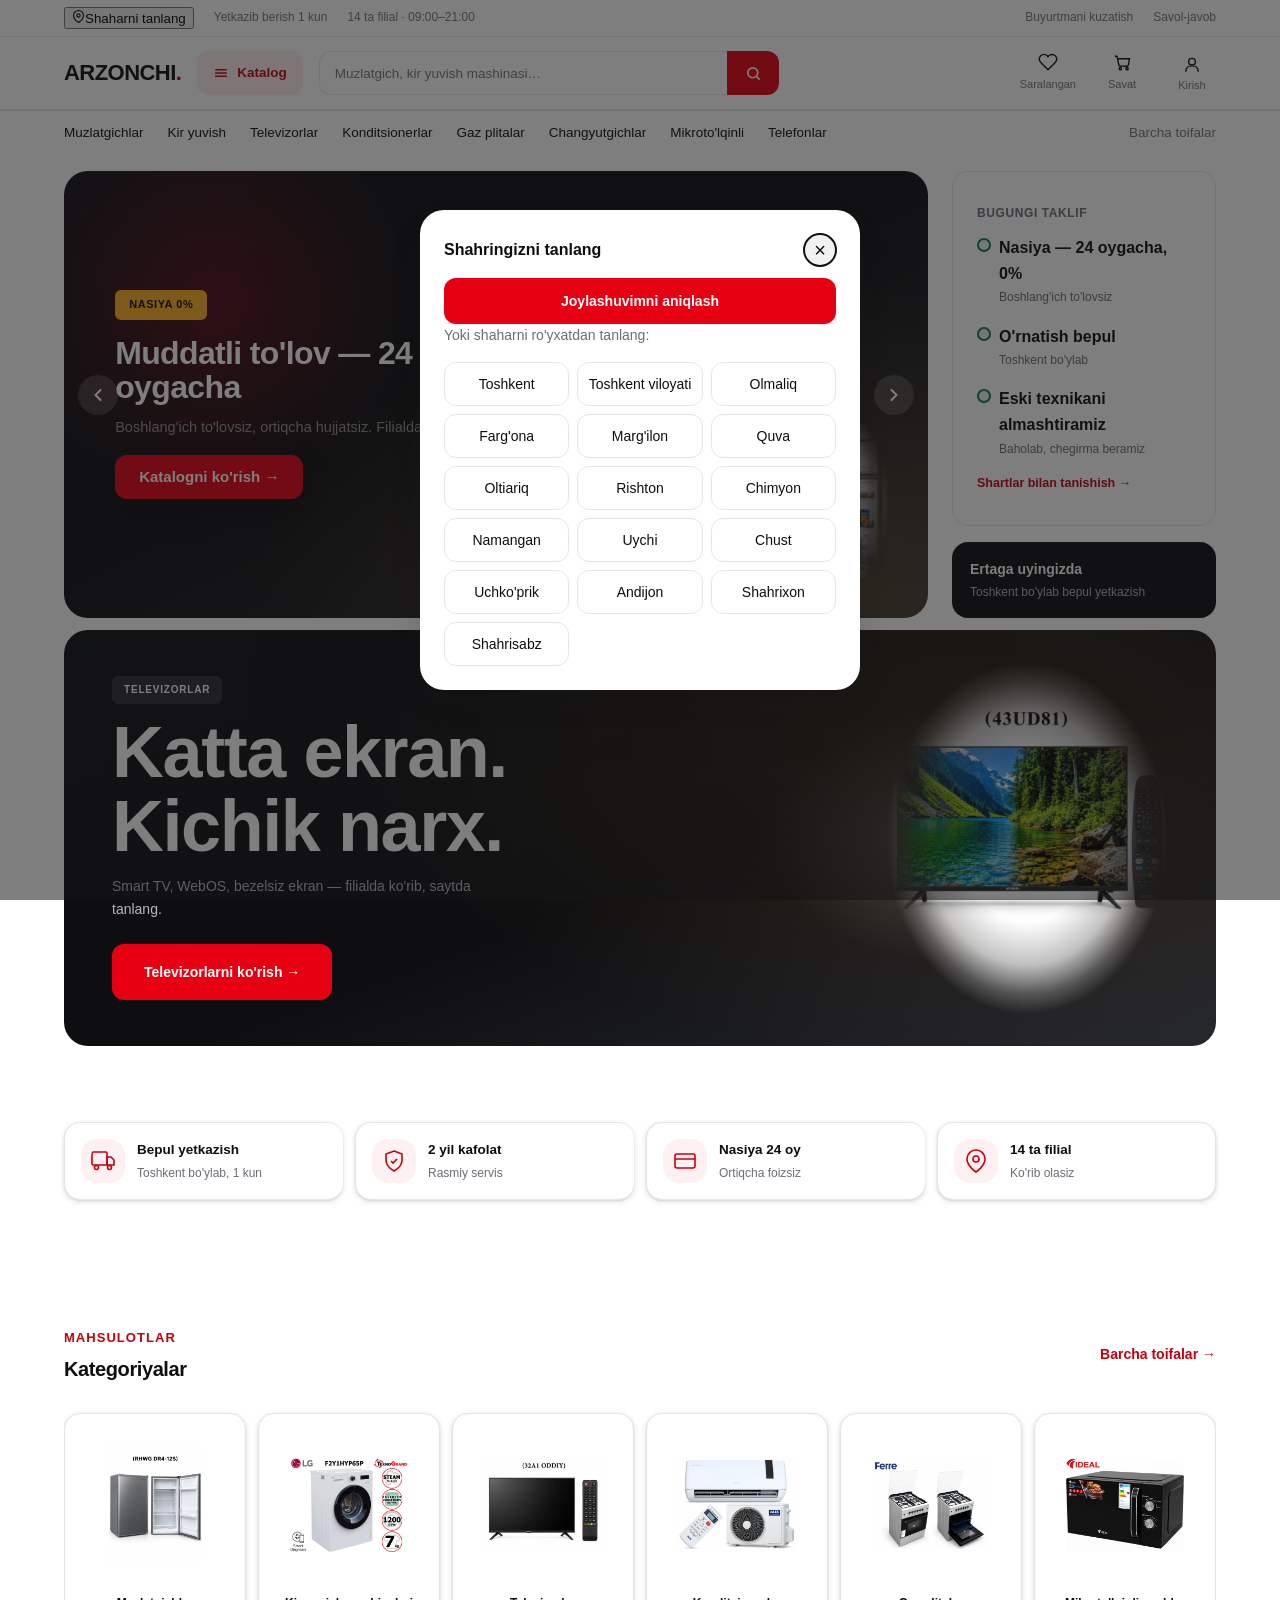
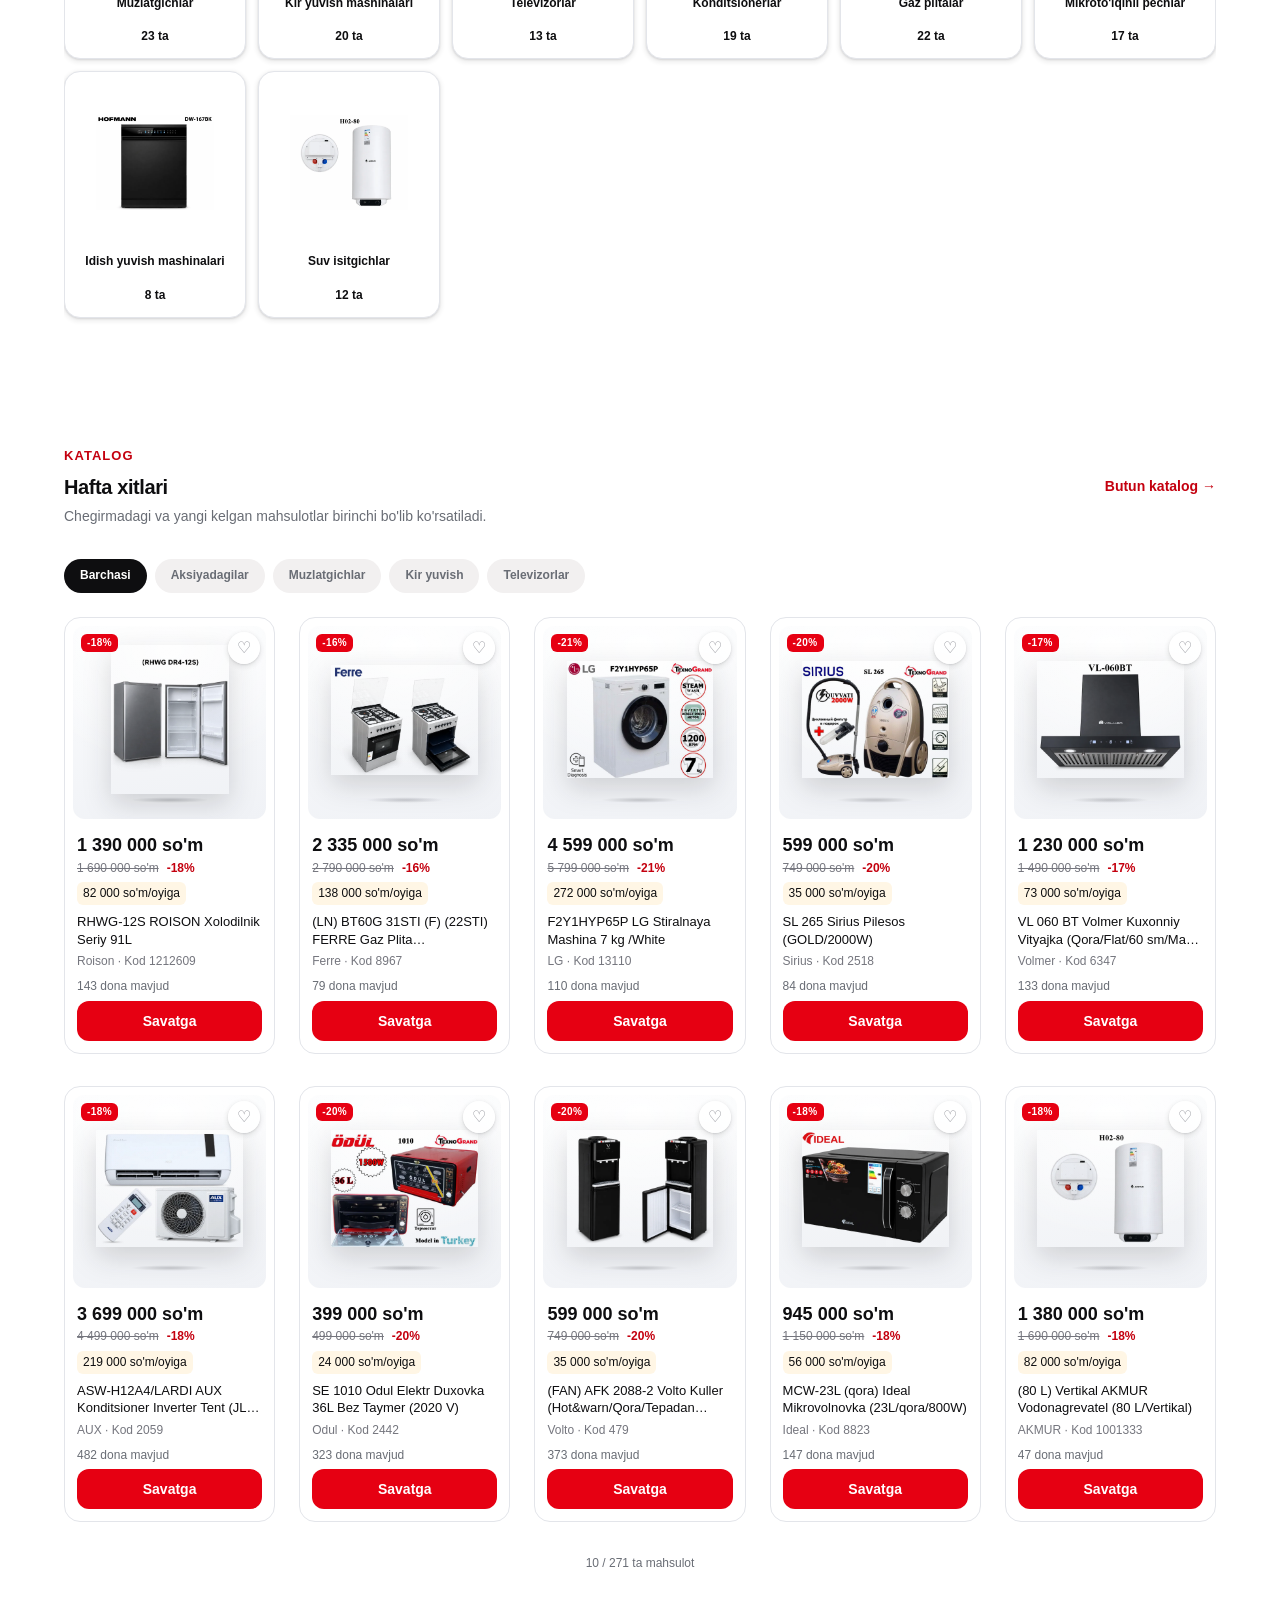
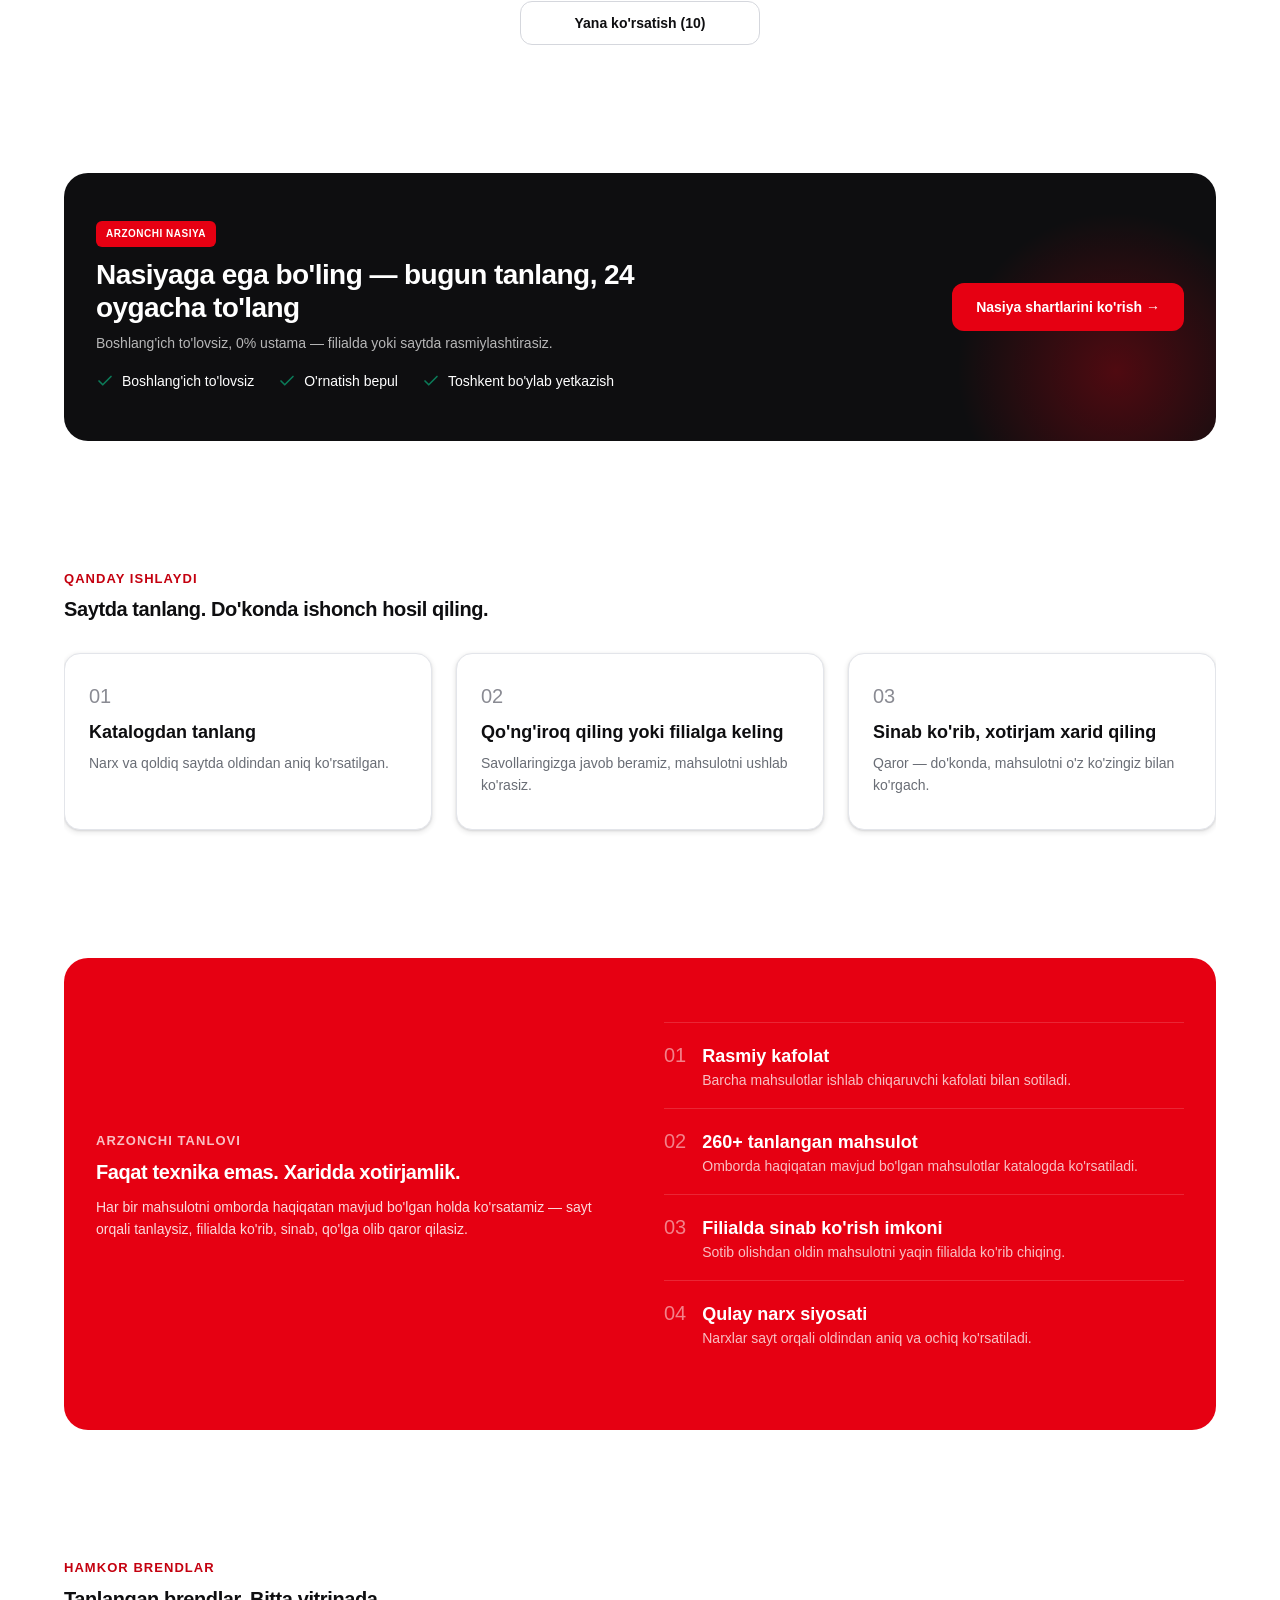
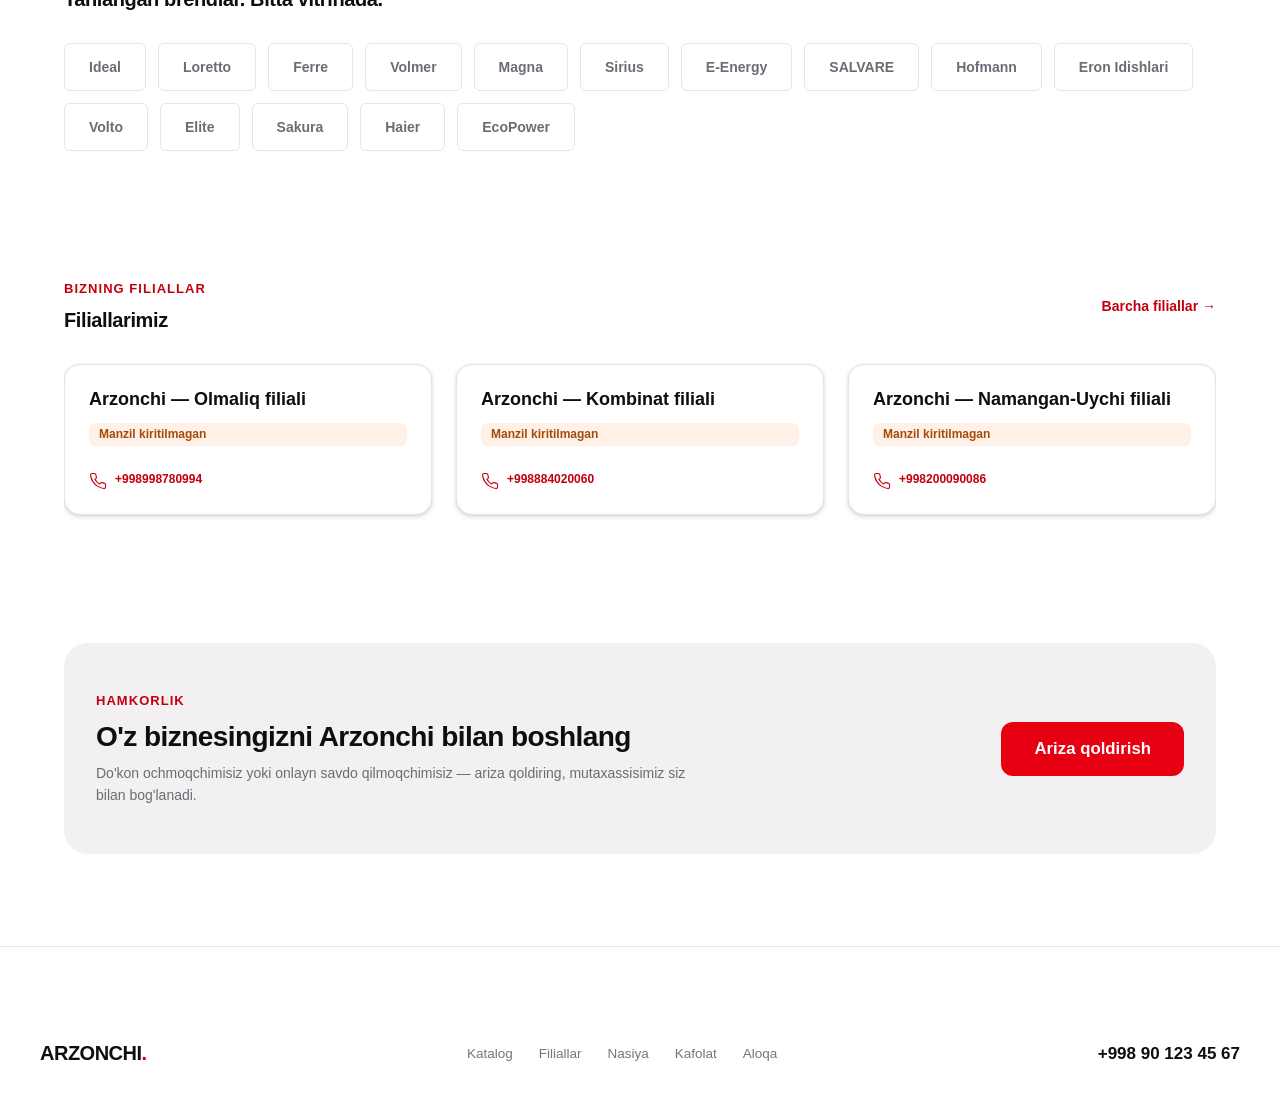
==== commit 813e4019: "Bannerlar pastroq va kengroq; 2 soniyada o'zi aylanadi EGA KO'RSATMASI (16.09, 18:20): "bannerlar ju" ====
--- a/index.html
+++ b/index.html
@@ -134,9 +134,22 @@
     .hero-karusel-shell,
     .hero-karusel { height: 100%; }
 
+    /* EGA KO'RSATMASI (16.09, 18:20): "bannerlar juda juda katta —
+       minimallashtir, pastroq qil, uzunasi uzunroq bo'lsin". Ya'ni
+       balandlik kamayadi, nisbati esa kengroq (landshaft) bo'ladi.
+       Oldin: clamp(460px, 68vh, 700px) — ekranning uchdan ikkisini
+       egallardi. */
     .hero-slayd {
-      min-height: clamp(460px, 68vh, 700px);
-      padding: 0 clamp(28px, 5vw, 64px);
+      min-height: clamp(260px, 34vh, 360px);
+      padding: 0 clamp(24px, 4vw, 52px);
+    }
+    /* O'ng ustun toraytirildi — banner shuncha kengayadi.
+       ⚠️ FAQAT keng ekranda. Media query'siz yozganimda (16.09) bu qoida
+       style.css'dagi mobil `grid-template-columns: 1fr` ni bosib ketdi va
+       360px'da banner ustuni 48px'ga siqilib qoldi — slaydlar 1148px
+       balandlikda cho'zilib ketdi. */
+    @media (min-width: 900px) {
+      .hero-tor { grid-template-columns: minmax(0, 1fr) 264px; }
     }
     /* Har slaydga o'z to'q, premium gradienti — FAQAT mavjud tokenlardan
        (--kul-10/15/25, --qizil-40/50, --sariq-50) qurilgan, yangi xom
@@ -181,8 +194,8 @@
          16.09 da ekranda "Muzlatgichlarg / a 15%" bo'lib chiqdi. Endi so'z
          butun qoladi; sig'masa faqat juda uzun so'z ko'chiriladi va o'lcham
          ustunga qarab kichrayadi (`cqw` emas, oddiy `vw` bilan). */
-      font-size: clamp(2rem, 3.1vw, 3rem);
-      line-height: 1.06;
+      font-size: clamp(1.6rem, 2.5vw, 2.35rem);
+      line-height: 1.08;
       letter-spacing: -0.02em;
       margin: var(--oraliq-4) 0 var(--oraliq-3);
       overflow-wrap: anywhere;
@@ -191,21 +204,29 @@
     }
     .hero-slayd p { opacity: .78; }
     .hero-slayd-tugma {
-      height: var(--b-katta);
-      padding: 0 var(--oraliq-6);
-      font-size: 1rem;
+      height: var(--b-orta, 44px);
+      padding: 0 var(--oraliq-5);
+      font-size: .9375rem;
       box-shadow: 0 14px 30px rgba(0, 0, 0, .32);
       transition: transform var(--tezlik), box-shadow var(--tezlik);
     }
     .hero-slayd:hover .hero-slayd-tugma { transform: translateY(-2px); }
 
     .hero-slayd-rasm {
-      width: clamp(170px, 19vw, 260px);
-      height: clamp(220px, 40vh, 380px);
+      width: clamp(130px, 15vw, 200px);
+      height: clamp(150px, 26vh, 250px);
       right: clamp(16px, 3vw, 40px);
       bottom: 0;
-      filter: drop-shadow(0 26px 48px rgba(0, 0, 0, .48));
+      filter: drop-shadow(0 18px 34px rgba(0, 0, 0, .46));
       transition: transform var(--tezlik);
+      /* Katalog fotolarida OQ fon "pishirib" qo'yilgan — to'q bannerda u
+         qo'pol oq to'rtburchak bo'lib ko'rinardi (ega 16.09 da ekranda
+         ko'rdi). Kartochkalardagi `mix-blend-mode: multiply` bu yerda
+         YARAMAYDI: to'q fonda u mahsulotni ham yo'q qiladi. Shuning uchun
+         chekkalar yumshoq niqob bilan eritiladi — oq quti chegarasi
+         ko'rinmaydi, mahsulotning o'zi markazda to'liq qoladi. */
+      -webkit-mask-image: radial-gradient(ellipse closest-side, #000 46%, rgba(0,0,0,.72) 70%, rgba(0,0,0,.22) 88%, transparent 100%);
+      mask-image: radial-gradient(ellipse closest-side, #000 46%, rgba(0,0,0,.72) 70%, rgba(0,0,0,.22) 88%, transparent 100%);
     }
     .hero-slayd:hover .hero-slayd-rasm { transform: translateY(-4px) scale(1.02); }
 
@@ -229,7 +250,7 @@
 
     @media (max-width: 899px) {
       .hero-slayd {
-        min-height: clamp(360px, 62vh, 560px);
+        min-height: clamp(230px, 38vh, 320px);
         padding: 0 var(--oraliq-5);
       }
       .hero-slayd-matn { max-width: 100%; }
@@ -256,8 +277,9 @@
       gap: var(--oraliq-6);
       overflow: hidden;
       border-radius: var(--radius-blok);
-      min-height: clamp(300px, 42vw, 440px);
-      padding: var(--oraliq-7);
+      /* Ega ko'rsatmasi (16.09): bloklar pastroq, nisbati kengroq. */
+      min-height: clamp(210px, 24vw, 300px);
+      padding: var(--oraliq-6) var(--oraliq-7);
       text-decoration: none;
       background:
         radial-gradient(90% 130% at 80% 26%, rgba(255, 176, 32, .12) 0%, rgba(255, 176, 32, 0) 60%),
@@ -290,9 +312,13 @@
     }
     .tv-sahna-rasm {
       position: relative; z-index: 1;
-      width: clamp(200px, 28vw, 400px);
-      filter: drop-shadow(0 30px 50px rgba(0, 0, 0, .5));
+      width: clamp(170px, 22vw, 300px);
+      filter: drop-shadow(0 22px 38px rgba(0, 0, 0, .5));
       flex-shrink: 0;
+      /* Hero rasmidagi kabi — fotodagi oq fon chegarasi to'q sahnada
+         ko'rinmasin (ega 16.09 da ekranda ko'rdi). */
+      -webkit-mask-image: radial-gradient(ellipse closest-side, #000 48%, rgba(0,0,0,.72) 72%, rgba(0,0,0,.22) 89%, transparent 100%);
+      mask-image: radial-gradient(ellipse closest-side, #000 48%, rgba(0,0,0,.72) 72%, rgba(0,0,0,.22) 89%, transparent 100%);
     }
     .tv-sahna--rasmsiz .tv-sahna-rasm { display: none; }
     .tv-sahna:hover .tv-sahna-tugma { transform: translateY(-2px); box-shadow: 0 12px 26px rgba(230, 0, 18, .35); }
